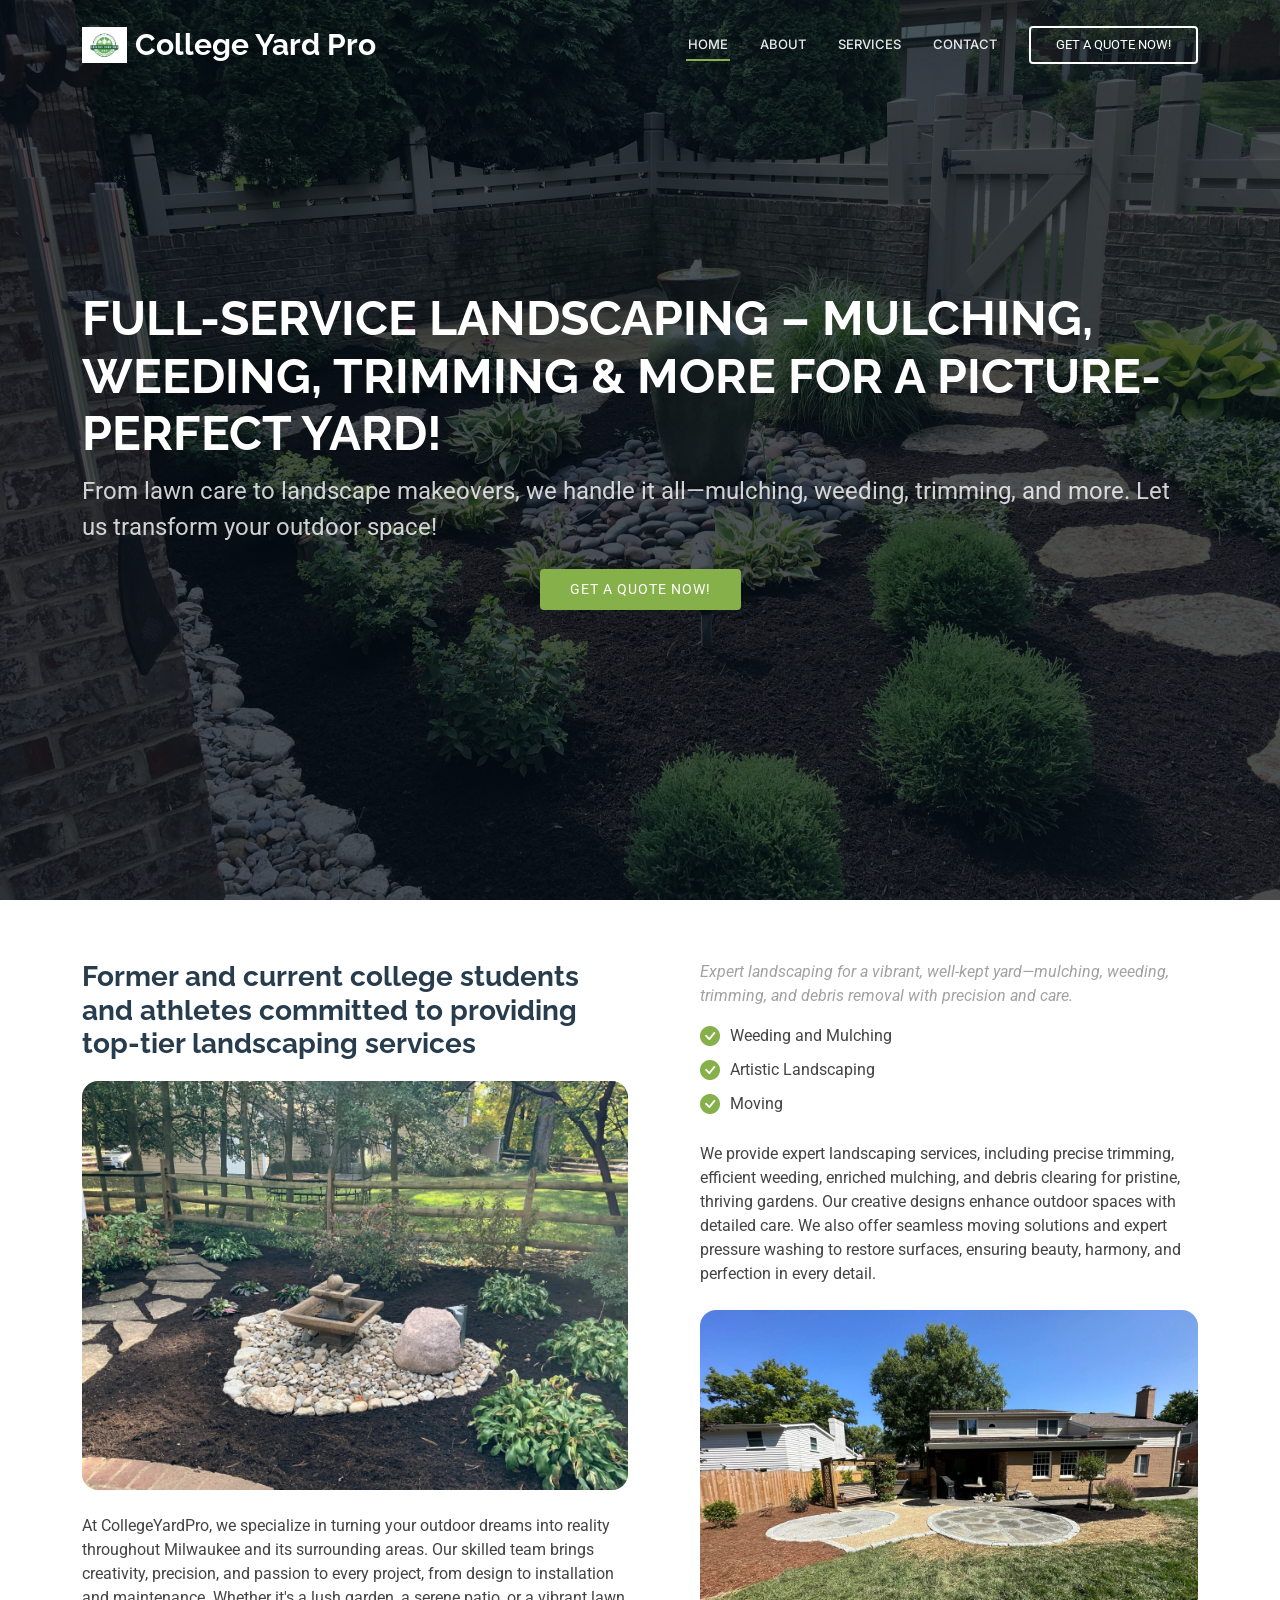
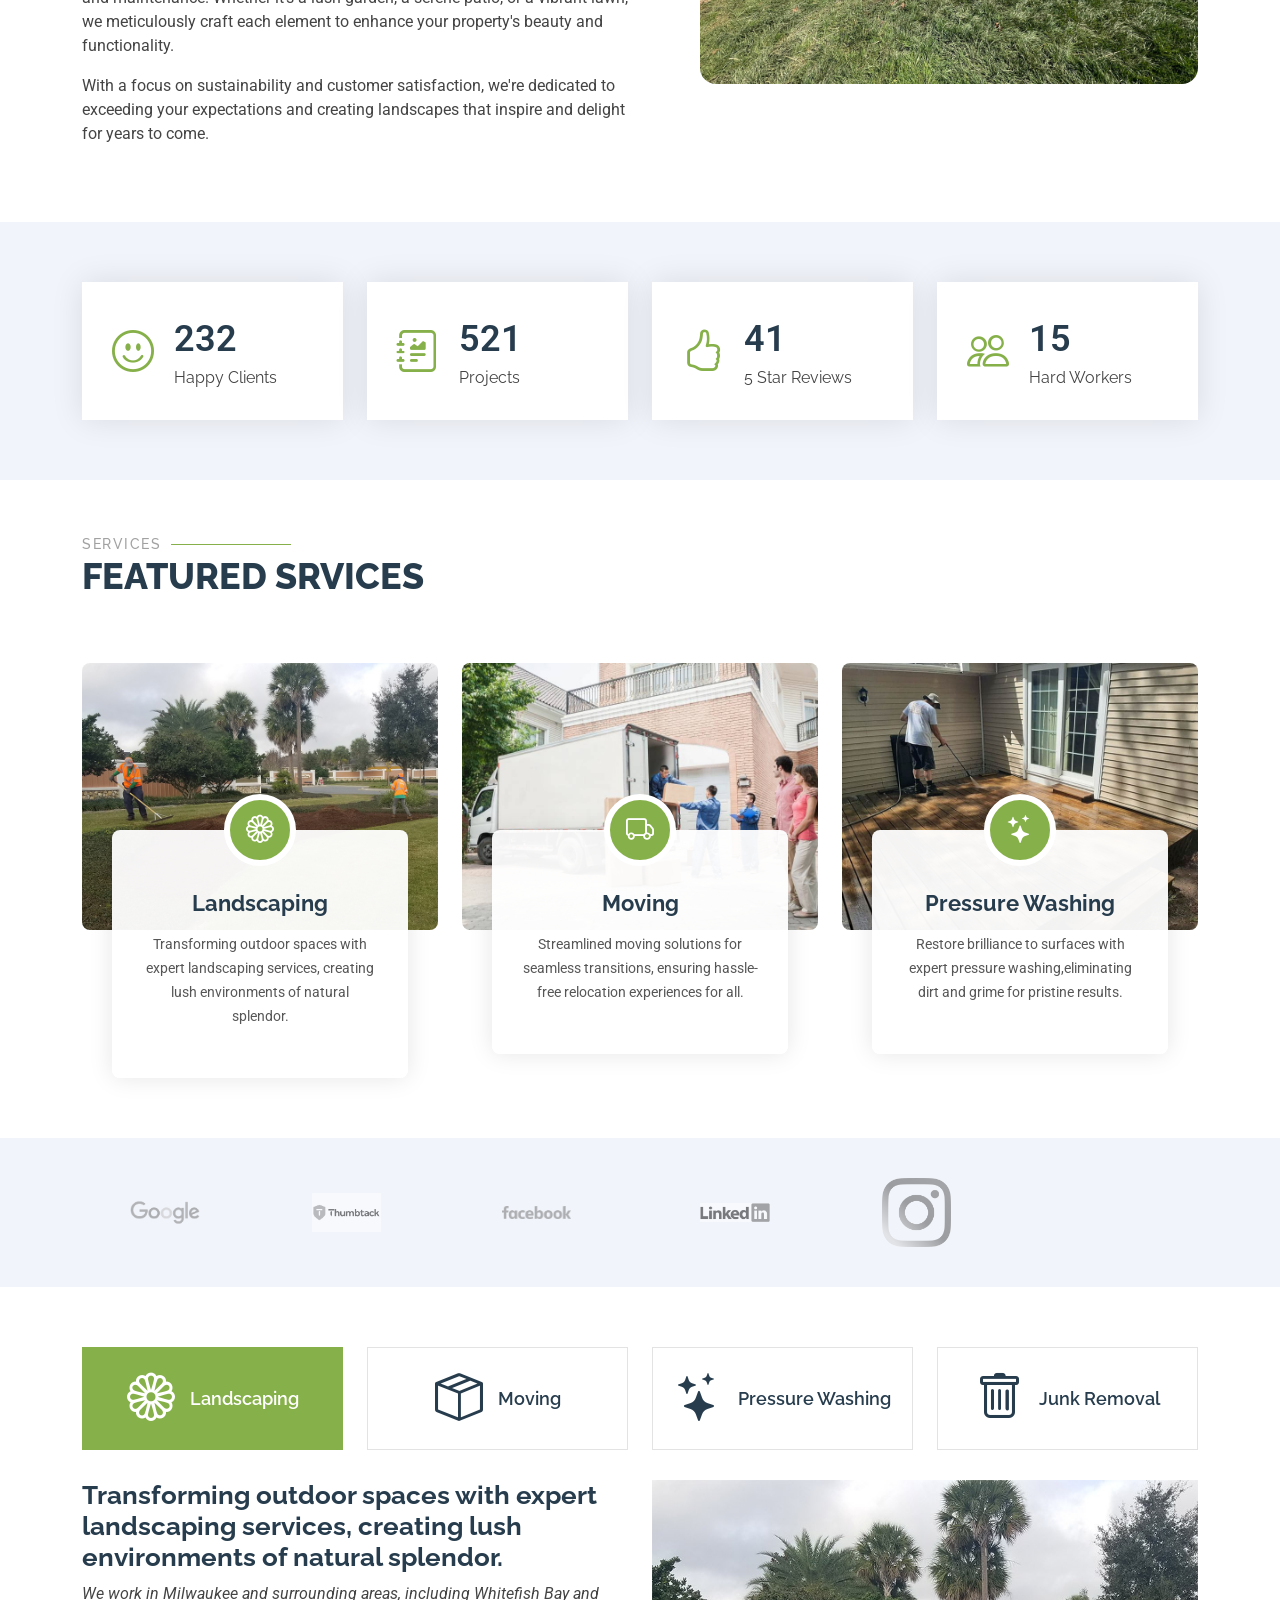
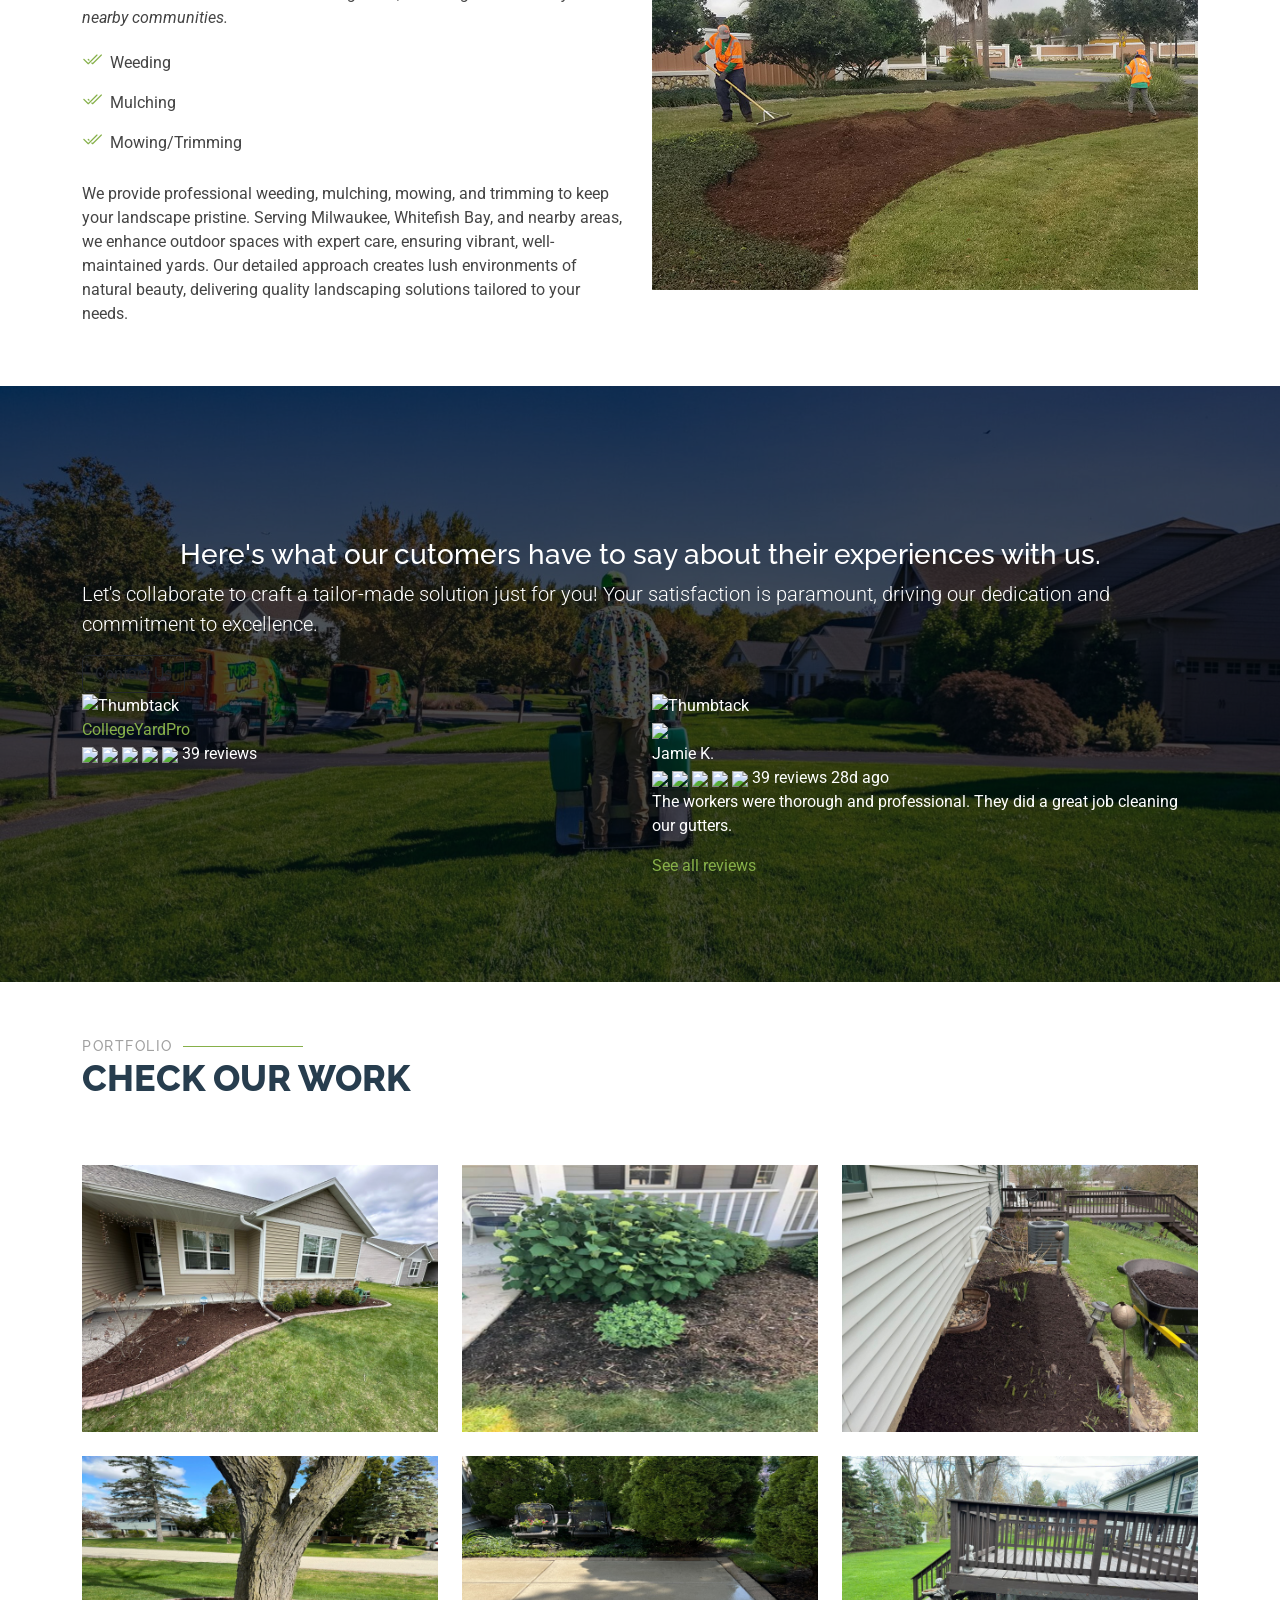
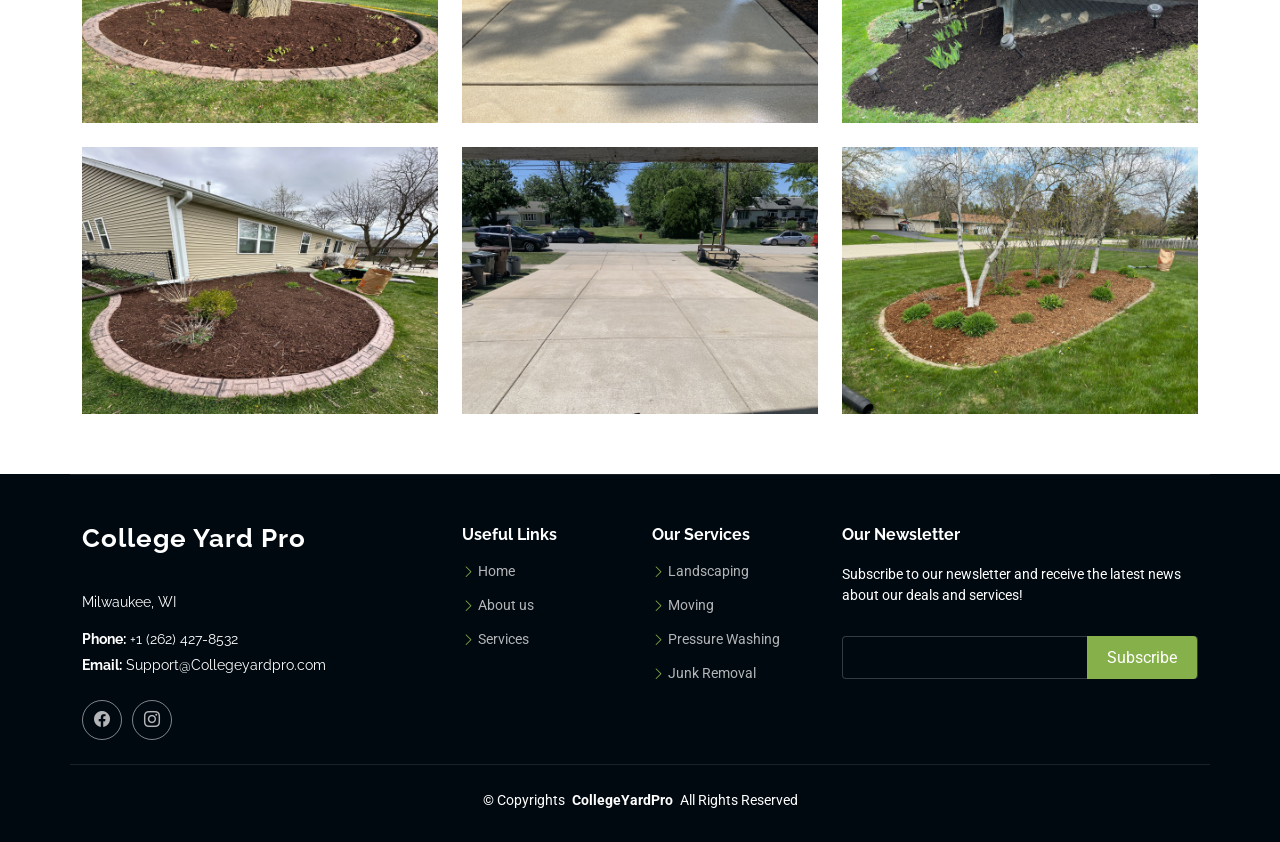
==== index.html @ 06d9f035 "Update index.html" ====
<!DOCTYPE html>
<html lang="en">

<head>
	<!-- Google tag (gtag.js) -->
<script async src="https://www.googletagmanager.com/gtag/js?id=G-ML08FC9DQZ"></script>
<script>
  window.dataLayer = window.dataLayer || [];
  function gtag(){dataLayer.push(arguments);}
  gtag('js', new Date());

  gtag('config', 'G-ML08FC9DQZ');
  gtag('config', 'AW-16985066232');
</script>
  <meta charset="utf-8">
  <meta content="width=device-width, initial-scale=1.0" name="viewport">
  <title>College Yard Pro</title>
  <meta name="description" content="">
  <meta name="keywords" content="">

  <!-- Favicons -->
  <link rel="shortcut icon" type="image/x-icon" href="img/favicon.png">
  <link href="assets/img/apple-touch-icon.png" rel="apple-touch-icon">

  <!-- Fonts -->
  <link href="https://fonts.googleapis.com" rel="preconnect">
  <link href="https://fonts.gstatic.com" rel="preconnect" crossorigin>
  <link href="https://fonts.googleapis.com/css2?family=Roboto:ital,wght@0,100;0,300;0,400;0,500;0,700;0,900;1,100;1,300;1,400;1,500;1,700;1,900&family=Raleway:ital,wght@0,100;0,200;0,300;0,400;0,500;0,600;0,700;0,800;0,900;1,100;1,200;1,300;1,400;1,500;1,600;1,700;1,800;1,900&family=Inter:wght@100;200;300;400;500;600;700;800;900&display=swap" rel="stylesheet">

  <!-- Vendor CSS Files -->
  <link href="assets/vendor/bootstrap/css/bootstrap.min.css" rel="stylesheet">
  <link href="assets/vendor/bootstrap-icons/bootstrap-icons.css" rel="stylesheet">
  <link href="assets/vendor/aos/aos.css" rel="stylesheet">
  <link href="assets/vendor/glightbox/css/glightbox.min.css" rel="stylesheet">
  <link href="assets/vendor/swiper/swiper-bundle.min.css" rel="stylesheet">

  <!-- Main CSS File -->
  <link href="assets/css/main.css" rel="stylesheet">

  <!-- =======================================================
  * Template Name: Dewi
  * Template URL: https://bootstrapmade.com/dewi-free-multi-purpose-html-template/
  * Updated: Aug 07 2024 with Bootstrap v5.3.3
  * Author: BootstrapMade.com
  * License: https://bootstrapmade.com/license/
  ======================================================== -->
</head>

<body class="index-page">

  <header id="header" class="header d-flex align-items-center fixed-top">
    <div class="container-fluid container-xl position-relative d-flex align-items-center">

      <a href="index.html" class="logo d-flex align-items-center me-auto">
        <!-- Uncomment the line below if you also wish to use an image logo -->
         <img src="assets/img/Logo.png" alt="">
        <h1 class="sitename">College Yard Pro</h1>
      </a>

      <nav id="navmenu" class="navmenu">
        <ul>
          <li><a href="#hero" class="active">Home</a></li>
          <li><a href="#about">About</a></li>
          <li><a href="#services">Services</a></li>
          <li><a href="starter-page.html">Contact</a></li>
        </ul>
        <i class="mobile-nav-toggle d-xl-none bi bi-list"></i>
      </nav>

      <a class="cta-btn" href="starter-page.html">Get a quote now!</a>

    </div>
  </header>

  <main class="main">

    <!-- Hero Section -->
    <section id="hero" class="hero section dark-background">

      <img src="img/slider-img1.jpg" alt="" data-aos="fade-in">

      <div class="container d-flex flex-column align-items-center">
        <h2 data-aos="fade-up" data-aos-delay="100">Full-Service Landscaping – Mulching, Weeding, Trimming & More for a Picture-Perfect Yard!</h2>
        <p data-aos="fade-up" data-aos-delay="200">From lawn care to landscape makeovers, we handle it all—mulching, weeding, trimming, and more. Let us transform your outdoor space!</p>
        <div class="d-flex mt-4" data-aos="fade-up" data-aos-delay="300">
          <a href="starter-page.html" class="btn-get-started">Get a quote now!</a>
         <!-- <a href="https://www.youtube.com/watch?v=Y7f98aduVJ8" class="glightbox btn-watch-video d-flex align-items-center"><i class="bi bi-play-circle"></i><span>Watch Video</span></a>-->
        </div>
      </div>

    </section><!-- /Hero Section -->

    <!-- About Section -->
    <section id="about" class="about section">

      <div class="container">

        <div class="row gy-4">
          <div class="col-lg-6" data-aos="fade-up" data-aos-delay="100">
            <h3>Former and current college students and athletes committed to providing top-tier landscaping services</h3>
            <img src="assets/img/about.jpg" class="img-fluid rounded-4 mb-4" alt="">
            <p>At CollegeYardPro, we specialize in turning your outdoor dreams into reality throughout Milwaukee and its surrounding areas. Our skilled team brings creativity, precision, and passion to every project, from design to installation and maintenance. Whether it's a lush garden, a serene patio, or a vibrant lawn, we meticulously craft each element to enhance your property's beauty and functionality.
					</p>
            <p>With a focus on sustainability and customer satisfaction, we're dedicated to exceeding your expectations and creating landscapes that inspire and delight for years to come.</p>
          </div>
          <div class="col-lg-6" data-aos="fade-up" data-aos-delay="250">
            <div class="content ps-0 ps-lg-5">
              <p class="fst-italic">
                Expert landscaping for a vibrant, well-kept yard—mulching, weeding, trimming, and debris removal with precision and care.
              </p>
              <ul>
                <li><i class="bi bi-check-circle-fill"></i> <span>Weeding and Mulching</span></li>
                <li><i class="bi bi-check-circle-fill"></i> <span>Artistic Landscaping</span></li>
                <li><i class="bi bi-check-circle-fill"></i> <span>Moving</span></li>
              </ul>
              <p>
                We provide expert landscaping services, including precise trimming, efficient weeding, enriched mulching, and debris clearing for pristine, thriving gardens. Our creative designs enhance outdoor spaces with detailed care. We also offer seamless moving solutions and expert pressure washing to restore surfaces, ensuring beauty, harmony, and perfection in every detail.
              </p>

              <div class="position-relative mt-4">
                <img src="assets/img/about-2.jpg" class="img-fluid rounded-4" alt="">
              </div>
            </div>
          </div>
        </div>

      </div>

    </section><!-- /About Section -->

    <!-- Stats Section -->
    <section id="stats" class="stats section light-background">

      <div class="container" data-aos="fade-up" data-aos-delay="100">

        <div class="row gy-4">

          <div class="col-lg-3 col-md-6">
            <div class="stats-item d-flex align-items-center w-100 h-100">
              <i class="bi bi-emoji-smile color-blue flex-shrink-0"></i>
              <div>
                <span data-purecounter-start="0" data-purecounter-end="232" data-purecounter-duration="1" class="purecounter"></span>
                <p>Happy Clients</p>
              </div>
            </div>
          </div><!-- End Stats Item -->

          <div class="col-lg-3 col-md-6">
            <div class="stats-item d-flex align-items-center w-100 h-100">
              <i class="bi bi-journal-richtext color-orange flex-shrink-0"></i>
              <div>
                <span data-purecounter-start="0" data-purecounter-end="521" data-purecounter-duration="1" class="purecounter"></span>
                <p>Projects</p>
              </div>
            </div>
          </div><!-- End Stats Item -->

          <div class="col-lg-3 col-md-6">
            <div class="stats-item d-flex align-items-center w-100 h-100">
              <i class="bi bi-hand-thumbs-up color-green flex-shrink-0"></i>
              <div>
                <span data-purecounter-start="0" data-purecounter-end="41" data-purecounter-duration="1" class="purecounter"></span>
                <p>5 Star Reviews</p>
              </div>
            </div>
          </div><!-- End Stats Item -->

          <div class="col-lg-3 col-md-6">
            <div class="stats-item d-flex align-items-center w-100 h-100">
              <i class="bi bi-people color-pink flex-shrink-0"></i>
              <div>
                <span data-purecounter-start="0" data-purecounter-end="15" data-purecounter-duration="1" class="purecounter"></span>
                <p>Hard Workers</p>
              </div>
            </div>
          </div><!-- End Stats Item -->

        </div>

      </div>

    </section><!-- /Stats Section -->

    <!-- Services Section -->
    <section id="services" class="services section">

      <!-- Section Title -->
      <div class="container section-title" data-aos="fade-up">
        <h2>Services</h2>
        <p>Featured Srvices<br></p>
      </div><!-- End Section Title -->

      <div class="container" data-aos="fade-up" data-aos-delay="100">

        <div class="row gy-5">

          <div class="col-xl-4 col-md-6" data-aos="zoom-in" data-aos-delay="200">
            <div class="service-item">
              <div class="img">
                <img src="assets/img/services-1.jpg" class="img-fluid" alt="">
              </div>
              <div class="details position-relative">
                <div class="icon">
                  <i class="bi bi-flower1"></i>
                </div>
                <a href="#features" class="stretched-link">
                  <h3>Landscaping</h3>
                </a>
                <p>Transforming outdoor spaces with expert landscaping services, creating lush environments of natural splendor.</p>
              </div>
            </div>
          </div><!-- End Service Item -->

          <div class="col-xl-4 col-md-6" data-aos="zoom-in" data-aos-delay="300">
            <div class="service-item">
              <div class="img">
                <img src="assets/img/services-2.jpg" class="img-fluid" alt="">
              </div>
              <div class="details position-relative">
                <div class="icon">
                  <i class="bi bi-truck"></i>
                </div>
                <a href="#features" class="stretched-link">
                  <h3>Moving</h3>
                </a>
                <p>Streamlined moving solutions for seamless transitions, ensuring hassle-free relocation experiences for all.</p>
              </div>
            </div>
          </div><!-- End Service Item -->

          <div class="col-xl-4 col-md-6" data-aos="zoom-in" data-aos-delay="400">
            <div class="service-item">
              <div class="img">
                <img src="assets/img/services-3.jpg" class="img-fluid" alt="">
              </div>
              <div class="details position-relative">
                <div class="icon">
                  <i class="bi bi-stars"></i>
                </div>
                <a href="#features" class="stretched-link">
                  <h3>Pressure Washing</h3>
                </a>
                <p>Restore brilliance to surfaces with expert pressure washing,eliminating dirt and grime for pristine results.</p>
              </div>
            </div>
          </div><!-- End Service Item -->

        </div>

      </div>

    </section><!-- /Services Section -->

    <!-- Clients Section -->
    <section id="clients" class="clients section light-background">

      <div class="container" data-aos="fade-up">

        <div class="row gy-4">

          <div class="col-xl-2 col-md-3 col-6 client-logo">

            <img src="assets/img/clients/client-1.png" class="img-fluid" alt="">
          </div><!-- End Client Item -->

 <div class="col-xl-2 col-md-3 col-6 client-logo">
    <a href="https://www.thumbtack.com/wi/milwaukee/lawn-care/collegeyardpro/service/456622368533708814">
        <img src="assets/img/clients/client-2.png" class="img-fluid" alt="">
    </a>
</div><!-- End Client Item -->

<div class="col-xl-2 col-md-3 col-6 client-logo">
    <a href="https://www.facebook.com/CollegeYardPro/">
        <img src="assets/img/clients/client-3.png" class="img-fluid" alt="">
    </a>
</div><!-- End Client Item -->

          <div class="col-xl-2 col-md-3 col-6 client-logo">
            <img src="assets/img/clients/client-4.png" class="img-fluid" alt="">
          </div><!-- End Client Item -->

<div class="col-xl-2 col-md-3 col-6 client-logo">
    <a href="https://www.instagram.com/collegeyardpro/">
        <img src="assets/img/clients/client-5.png" class="img-fluid" alt="">
    </a>
</div><!-- End Client Item -->


        </div>

      </div>

    </section><!-- /Clients Section -->

    <!-- Features Section -->
    <section id="features" class="features section">

      <div class="container">

        <ul class="nav nav-tabs row  d-flex" data-aos="fade-up" data-aos-delay="100">
          <li class="nav-item col-3">
            <a class="nav-link active show" data-bs-toggle="tab" data-bs-target="#features-tab-1">
              <i class="bi bi-flower1"></i>
              <h4 class="d-none d-lg-block">Landscaping</h4>
            </a>
          </li>
          <li class="nav-item col-3">
            <a class="nav-link" data-bs-toggle="tab" data-bs-target="#features-tab-2">
              <i class="bi bi-box-seam"></i>
              <h4 class="d-none d-lg-block">Moving</h4>
            </a>
          </li>
          <li class="nav-item col-3">
            <a class="nav-link" data-bs-toggle="tab" data-bs-target="#features-tab-3">
              <i class="bi bi-stars"></i>
              <h4 class="d-none d-lg-block">Pressure Washing</h4>
            </a>
          </li>
          <li class="nav-item col-3">
            <a class="nav-link" data-bs-toggle="tab" data-bs-target="#features-tab-4">
              <i class="bi bi-trash"></i>
              <h4 class="d-none d-lg-block">Junk Removal</h4>
            </a>
          </li>
        </ul><!-- End Tab Nav -->

        <div class="tab-content" data-aos="fade-up" data-aos-delay="200">

          <div class="tab-pane fade active show" id="features-tab-1">
            <div class="row">
              <div class="col-lg-6 order-2 order-lg-1 mt-3 mt-lg-0">
                <h3>Transforming outdoor spaces with expert landscaping services, creating lush environments of natural splendor.</h3>
                <p class="fst-italic">
                  We work in Milwaukee and surrounding areas, including Whitefish Bay and nearby communities.
                </p>
                <ul>
                  <li><i class="bi bi-check2-all"></i>
                    <spab>Weeding </spab>
                  </li>
                  <li><i class="bi bi-check2-all"></i> <span>Mulching </span></li>
                  <li><i class="bi bi-check2-all"></i> <span>Mowing/Trimming</span></li>
                </ul>
                <p>
                  We provide professional weeding, mulching, mowing, and trimming to keep your landscape pristine. Serving Milwaukee, Whitefish Bay, and nearby areas, we enhance outdoor spaces with expert care, ensuring vibrant, well-maintained yards. Our detailed approach creates lush environments of natural beauty, delivering quality landscaping solutions tailored to your needs.
                </p>
              </div>
              <div class="col-lg-6 order-1 order-lg-2 text-center">
                <img src="assets/img/working-1.jpg" alt="" class="img-fluid">
              </div>
            </div>
          </div><!-- End Tab Content Item -->

          <div class="tab-pane fade" id="features-tab-2">
            <div class="row">
              <div class="col-lg-6 order-2 order-lg-1 mt-3 mt-lg-0">
                <h3>Moving</h3>
                <p>
                  Streamlined moving solutions for seamless transitions, ensuring hassle-free relocation experiences for all.
                </p>
                <p class="fst-italic">
                  Lorem ipsum dolor sit amet, consectetur adipiscing elit, sed do eiusmod tempor incididunt ut labore et dolore
                  magna aliqua.
                </p>
                <ul>
                  <li><i class="bi bi-check2-all"></i> <span>Houses (1-4+ bedroom)</span></li>
                  <li><i class="bi bi-check2-all"></i> <span>Apartments</span></li>
                  <li><i class="bi bi-check2-all"></i> <span>Single items (Couches,Appliances (EX: fridges, stoves, ovens), Big tables)</span></li>
                  <li><i class="bi bi-check2-all"></i> <span>Storage Units</span></li>
                </ul>
              </div>
              <div class="col-lg-6 order-1 order-lg-2 text-center">
                <img src="assets/img/working-2.jpg" alt="" class="img-fluid">
              </div>
            </div>
          </div><!-- End Tab Content Item -->

          <div class="tab-pane fade" id="features-tab-3">
            <div class="row">
              <div class="col-lg-6 order-2 order-lg-1 mt-3 mt-lg-0">
                <h3>Pressure Washing</h3>
                <p>
                  Restore brilliance to surfaces with expert pressure washing,
eliminating dirt and grime for pristine results.
                </p>
                <ul>
                  <li><i class="bi bi-check2-all"></i> <span>Driveways</span></li>
                  <li><i class="bi bi-check2-all"></i> <span>Sidewalks</span></li>
                  <li><i class="bi bi-check2-all"></i> <span>Patios</span></li>
                </ul>
                <!--<p class="fst-italic">
                  Lorem ipsum dolor sit amet, consectetur adipiscing elit, sed do eiusmod tempor incididunt ut labore et dolore
                  magna aliqua.
                </p>-->
              </div>
              <div class="col-lg-6 order-1 order-lg-2 text-center">
                <img src="assets/img/working-3.jpg" alt="" class="img-fluid">
              </div>
            </div>
          </div><!-- End Tab Content Item -->

          <div class="tab-pane fade" id="features-tab-4">
            <div class="row">
              <div class="col-lg-6 order-2 order-lg-1 mt-3 mt-lg-0">
                <h3>Junk Removal</h3>
                <p>
                  We provide fast and reliable junk removal solutions, ensuring a clutter-free environment for homes and businesses in Milwaukee and surrounding areas, including Whitefish Bay. We prioritize eco-friendly disposal methods to minimize our environmental impact.


                </p>
               <!-- <p class="fst-italic">
                  Lorem ipsum dolor sit amet, consectetur adipiscing elit, sed do eiusmod tempor incididunt ut labore et dolore
                  magna aliqua.
                </p>-->
                <ul>
                  <li><i class="bi bi-check2-all"></i> <span>Fast and Reliable Service</span></li>
                  <li><i class="bi bi-check2-all"></i> <span>Eco-Friendly Disposa</span></li>
                  <li><i class="bi bi-check2-all"></i> <span>Clutter-Free Environment</span></li>
                </ul>
              </div>
              <div class="col-lg-6 order-1 order-lg-2 text-center">
                <img src="assets/img/working-4.jpg" alt="" class="img-fluid">
              </div>
            </div>
          </div><!-- End Tab Content Item -->

        </div>

      </div>

    </section><!-- /Features Section -->

    <!-- Services 2 Section -->
   <!-- <section id="services-2" class="services-2 section light-background">

      <!-- Section Title -->
     <!-- <div class="container section-title" data-aos="fade-up">
        <h2>Services</h2>
        <p>CHECK OUR SERVICES</p>
      </div><!-- End Section Title -->

     <!-- <div class="container">

        <div class="row gy-4">

          <div class="col-md-6" data-aos="fade-up" data-aos-delay="100">
            <div class="service-item d-flex position-relative h-100">
              <i class="bi bi-briefcase icon flex-shrink-0"></i>
              <div>
                <h4 class="title"><a href="#" class="stretched-link">Lorem Ipsum</a></h4>
                <p class="description">Voluptatum deleniti atque corrupti quos dolores et quas molestias excepturi sint occaecati cupiditate non provident</p>
              </div>
            </div>
          </div><!-- End Service Item -->

         <!-- <div class="col-md-6" data-aos="fade-up" data-aos-delay="200">
            <div class="service-item d-flex position-relative h-100">
              <i class="bi bi-card-checklist icon flex-shrink-0"></i>
              <div>
                <h4 class="title"><a href="#" class="stretched-link">Dolor Sitema</a></h4>
                <p class="description">Minim veniam, quis nostrud exercitation ullamco laboris nisi ut aliquip ex ea commodo consequat tarad limino ata</p>
              </div>
            </div>
          </div><!-- End Service Item -->

        <!--  <div class="col-md-6" data-aos="fade-up" data-aos-delay="300">
            <div class="service-item d-flex position-relative h-100">
              <i class="bi bi-bar-chart icon flex-shrink-0"></i>
              <div>
                <h4 class="title"><a href="#" class="stretched-link">Sed ut perspiciatis</a></h4>
                <p class="description">Duis aute irure dolor in reprehenderit in voluptate velit esse cillum dolore eu fugiat nulla pariatur</p>
              </div>
            </div>
          </div><!-- End Service Item -->

        <!--  <div class="col-md-6" data-aos="fade-up" data-aos-delay="400">
            <div class="service-item d-flex position-relative h-100">
              <i class="bi bi-binoculars icon flex-shrink-0"></i>
              <div>
                <h4 class="title"><a href="#" class="stretched-link">Magni Dolores</a></h4>
                <p class="description">Excepteur sint occaecat cupidatat non proident, sunt in culpa qui officia deserunt mollit anim id est laborum</p>
              </div>
            </div>
          </div><!-- End Service Item -->

       <!--   <div class="col-md-6" data-aos="fade-up" data-aos-delay="500">
            <div class="service-item d-flex position-relative h-100">
              <i class="bi bi-brightness-high icon flex-shrink-0"></i>
              <div>
                <h4 class="title"><a href="#" class="stretched-link">Nemo Enim</a></h4>
                <p class="description">At vero eos et accusamus et iusto odio dignissimos ducimus qui blanditiis praesentium voluptatum deleniti atque</p>
              </div>
            </div>
          </div><!-- End Service Item -->

         <!-- <div class="col-md-6" data-aos="fade-up" data-aos-delay="600">
            <div class="service-item d-flex position-relative h-100">
              <i class="bi bi-calendar4-week icon flex-shrink-0"></i>
              <div>
                <h4 class="title"><a href="#" class="stretched-link">Eiusmod Tempor</a></h4>
                <p class="description">Et harum quidem rerum facilis est et expedita distinctio. Nam libero tempore, cum soluta nobis est eligendi</p>
              </div>
            </div>
          </div><!-- End Service Item -->

      <!--  </div>

      </div>

    </section><!-- /Services 2 Section -->

    <!-- Testimonials Section -->
    <section id="info" class="testimonials section dark-background"> 
  <img src="assets/img/testimonials-bg.jpg" class="testimonials-bg" alt="">
  <div class="container" data-aos="fade-up" data-aos-delay="100"> 
    <div class="row"> 
      <div class="col mt-5 pt-4 gC"> 
        <h3 align="center">Here's what our cutomers have to say about their experiences with us.</h3> 
        <p class="lead">Let's collaborate to craft a tailor-made solution just for you! Your satisfaction is paramount, driving our dedication and commitment to excellence.</p> 
        <a align="center" href="contact.html" class="btn btn-outline-dark">Contact Us</a> 
      </div> 
    </div> 

    <div class="row"> 
      <div class="col-lg-6 col-md-6 col-sm-6 justify-content-center text-left infoS"> 
        <div class="widget" id="tt-review-widget-star"> 
          <img src="https://cdn.thumbtackstatic.com/fe-assets-web/media/logos/thumbtack/wordmark.svg" alt="Thumbtack" class="tt-logo" /> 
          <a target="_blank" href="https://www.thumbtack.com/wi/milwaukee/lawn-care/collegeyardpro/service/456622368533708814"> 
            <div>CollegeYardPro</div> 
          </a> 
          <div id="tt-dynamic"> 
            <img src="https://cdn.thumbtackstatic.com/fe-assets-web/media/pages/profile/standard-widgets/review-widget/orange_star.svg">
            <img src="https://cdn.thumbtackstatic.com/fe-assets-web/media/pages/profile/standard-widgets/review-widget/orange_star.svg">
            <img src="https://cdn.thumbtackstatic.com/fe-assets-web/media/pages/profile/standard-widgets/review-widget/orange_star.svg">
            <img src="https://cdn.thumbtackstatic.com/fe-assets-web/media/pages/profile/standard-widgets/review-widget/orange_star.svg">
            <img src="https://cdn.thumbtackstatic.com/fe-assets-web/media/pages/profile/standard-widgets/review-widget/orange_star.svg">
            <span>39 reviews</span> 
          </div> 
          <script src="https://www.thumbtack.com/profile/widgets/scripts/?service_pk=456622368533708814&widget_id=review&type=star"></script> 
        </div> 
      </div> 

      <div class="col-lg-6 col-md-6 col-sm-6 justify-content-center text-left infoS"> 
        <div class="widget" id="tt-review-widget-one"> 
          <img src="https://cdn.thumbtackstatic.com/fe-assets-web/media/logos/thumbtack/wordmark.svg" alt="Thumbtack" /> 
          <div id="tt-dynamic"> 
            <div class="tt-left"> 
              <img src="https://cdn.thumbtackstatic.com/fe-assets-web/_assets/images/release/components/avatar/images/legacy-default-avatar-50x50.25cbe35c0002a2eef6cbc5f1c4f271545eafbb59.png" /> 
            </div> 
            <div class="tt-right"> 
              <div class="tt-name">Jamie K.</div> 
              <div class="tt-stars"> 
                <img src="https://cdn.thumbtackstatic.com/fe-assets-web/media/pages/profile/standard-widgets/review-widget/orange_star.svg">
                <img src="https://cdn.thumbtackstatic.com/fe-assets-web/media/pages/profile/standard-widgets/review-widget/orange_star.svg">
                <img src="https://cdn.thumbtackstatic.com/fe-assets-web/media/pages/profile/standard-widgets/review-widget/orange_star.svg">
                <img src="https://cdn.thumbtackstatic.com/fe-assets-web/media/pages/profile/standard-widgets/review-widget/orange_star.svg">
                <img src="https://cdn.thumbtackstatic.com/fe-assets-web/media/pages/profile/standard-widgets/review-widget/orange_star.svg">
                <span>39 reviews</span> <span>28d ago</span> 
              </div> 
              <p>The workers were thorough and professional. They did a great job cleaning our gutters.</p> 
              <a target="_blank" href="https://www.thumbtack.com/wi/milwaukee/lawn-care/collegeyardpro/service/456622368533708814">See all reviews</a> 
            </div> 
            <br/> 
          </div> 
          <script src="https://www.thumbtack.com/profile/widgets/scripts/?service_pk=456622368533708814&widget_id=review&type=one"></script> 
        </div> 
      </div> 
    </div> 
  </div> 
</section>


    <!-- Portfolio Section -->
    <section id="portfolio" class="portfolio section">

      <!-- Section Title -->
      <div class="container section-title" data-aos="fade-up">
        <h2>Portfolio</h2>
        <p>CHECK OUR WORK</p>
      </div><!-- End Section Title -->

      <div class="container">

        <div class="isotope-layout" data-default-filter="*" data-layout="masonry" data-sort="original-order">

          <!--<ul class="portfolio-filters isotope-filters" data-aos="fade-up" data-aos-delay="100">
            <li data-filter="*" class="filter-active">All</li>
            <li data-filter=".filter-app">App</li>
            <li data-filter=".filter-product">Product</li>
            <li data-filter=".filter-branding">Branding</li>
            <li data-filter=".filter-books">Books</li>
          </ul><!-- End Portfolio Filters -->

          <div class="row gy-4 isotope-container" data-aos="fade-up" data-aos-delay="200">

            <div class="col-lg-4 col-md-6 portfolio-item isotope-item filter-app">
              <div class="portfolio-content h-100">
                <img src="assets/img/portfolio/app-1.jpg" class="img-fluid" alt="">
                <div class="portfolio-info">
                  <h4>Mulch</h4>
                  
                  <a href="assets/img/portfolio/app-1.jpg" title="Gallery" data-gallery="portfolio-gallery-app" class="glightbox preview-link"><i class="bi bi-zoom-in"></i></a>
                  
                </div>
              </div>
            </div><!-- End Portfolio Item -->

            <div class="col-lg-4 col-md-6 portfolio-item isotope-item filter-product">
              <div class="portfolio-content h-100">
                <img src="assets/img/portfolio/product-1.jpg" class="img-fluid" alt="">
                <div class="portfolio-info">
                  <h4>Mulch</h4>
                  
                  <a href="assets/img/portfolio/product-1.jpg" title="Gallery" data-gallery="portfolio-gallery-product" class="glightbox preview-link"><i class="bi bi-zoom-in"></i></a>
                  
                </div>
              </div>
            </div><!-- End Portfolio Item -->


            <div class="col-lg-4 col-md-6 portfolio-item isotope-item filter-books">
              <div class="portfolio-content h-100">
                <img src="assets/img/portfolio/books-1.jpg" class="img-fluid" alt="">
                <div class="portfolio-info">
                  <h4>Mulch</h4>
                  
                  <a href="assets/img/portfolio/books-1.jpg" title="Gallery" data-gallery="portfolio-gallery-book" class="glightbox preview-link"><i class="bi bi-zoom-in"></i></a>
                  
                </div>
              </div>
            </div><!-- End Portfolio Item -->

            <div class="col-lg-4 col-md-6 portfolio-item isotope-item filter-app">
              <div class="portfolio-content h-100">
                <img src="assets/img/portfolio/app-2.jpg" class="img-fluid" alt="">
                <div class="portfolio-info">
                  <h4>Mulch</h4>
                 
                  <a href="assets/img/portfolio/app-2.jpg" title="Gallery" data-gallery="portfolio-gallery-app" class="glightbox preview-link"><i class="bi bi-zoom-in"></i></a>
                  
                </div>
              </div>
            </div><!-- End Portfolio Item -->

            <div class="col-lg-4 col-md-6 portfolio-item isotope-item filter-product">
              <div class="portfolio-content h-100">
                <img src="assets/img/portfolio/product-2.jpg" class="img-fluid" alt="">
                <div class="portfolio-info">
                  <h4>Pressure Washing</h4>
                  
                  <a href="assets/img/portfolio/product-2.jpg" title="Gallery" data-gallery="portfolio-gallery-product" class="glightbox preview-link"><i class="bi bi-zoom-in"></i></a>
                 
                </div>
              </div>
            </div><!-- End Portfolio Item -->

            <div class="col-lg-4 col-md-6 portfolio-item isotope-item filter-books">
              <div class="portfolio-content h-100">
                <img src="assets/img/portfolio/books-2.jpg" class="img-fluid" alt="">
                <div class="portfolio-info">
                  <h4>Mulch</h4>
                  
                  <a href="assets/img/portfolio/books-2.jpg" title="Gallery" data-gallery="portfolio-gallery-book" class="glightbox preview-link"><i class="bi bi-zoom-in"></i></a>
                  
                </div>
              </div>
            </div><!-- End Portfolio Item -->

            <div class="col-lg-4 col-md-6 portfolio-item isotope-item filter-app">
              <div class="portfolio-content h-100">
                <img src="assets/img/portfolio/app-3.jpg" class="img-fluid" alt="">
                <div class="portfolio-info">
                  <h4>Weeding and Mulching</h4>
                  
                  <a href="assets/img/portfolio/app-3.jpg" title="Gallery" data-gallery="portfolio-gallery-app" class="glightbox preview-link"><i class="bi bi-zoom-in"></i></a>
                  
                </div>
              </div>
            </div><!-- End Portfolio Item -->

            <div class="col-lg-4 col-md-6 portfolio-item isotope-item filter-product">
              <div class="portfolio-content h-100">
                <img src="assets/img/portfolio/product-3.jpg" class="img-fluid" alt="">
                <div class="portfolio-info">
                  <h4>Pressure Washing</h4>
                  
                  <a href="assets/img/portfolio/product-3.jpg" title="Gallery" data-gallery="portfolio-gallery-product" class="glightbox preview-link"><i class="bi bi-zoom-in"></i></a>
                  
                </div>
              </div>
            </div><!-- End Portfolio Item -->


            <div class="col-lg-4 col-md-6 portfolio-item isotope-item filter-books">
              <div class="portfolio-content h-100">
                <img src="assets/img/portfolio/books-3.jpg" class="img-fluid" alt="">
                <div class="portfolio-info">
                  <h4>Mulch</h4>
                  
                  <a href="assets/img/portfolio/books-3.jpg" title="Gallery" data-gallery="portfolio-gallery-book" class="glightbox preview-link"><i class="bi bi-zoom-in"></i></a>
                 
                </div>
              </div>
            </div><!-- End Portfolio Item -->

          </div><!-- End Portfolio Container -->

        </div>

      </div>

    </section><!-- /Portfolio Section -->

    

    <!-- Contact Section -->
   

  </main>

  <footer id="footer" class="footer dark-background">

    <div class="container footer-top">
      <div class="row gy-4">
        <div class="col-lg-4 col-md-6 footer-about">
          <a href="index.html" class="logo d-flex align-items-center">
            <span class="sitename">College Yard Pro</span>
          </a>
          <div class="footer-contact pt-3">
            <p>Milwaukee, WI</p>
            
            <p class="mt-3"><strong>Phone:</strong> <span>+1 (262) 427-8532</span></p>
            <p><strong>Email:</strong> <span>Support@Collegeyardpro.com</span></p>
          </div>
          <div class="social-links d-flex mt-4">
            
            <a href="https://www.facebook.com/CollegeYardPro/"><i class="bi bi-facebook"></i></a>
            <a href="https://www.instagram.com/collegeyardpro/"><i class="bi bi-instagram"></i></a>
            
          </div>
        </div>

        <div class="col-lg-2 col-md-3 footer-links">
          <h4>Useful Links</h4>
          <ul>
            <li><i class="bi bi-chevron-right"></i> <a href="#hero">Home</a></li>
            <li><i class="bi bi-chevron-right"></i> <a href="#contact">About us</a></li>
            <li><i class="bi bi-chevron-right"></i> <a href="#features">Services</a></li>
          </ul>
        </div>

        <div class="col-lg-2 col-md-3 footer-links">
          <h4>Our Services</h4>
          <ul>
            <li><i class="bi bi-chevron-right"></i> <a href="#features">Landscaping</a></li>
            <li><i class="bi bi-chevron-right"></i> <a href="#features">Moving</a></li>
            <li><i class="bi bi-chevron-right"></i> <a href="#features">Pressure Washing</a></li>
            <li><i class="bi bi-chevron-right"></i> <a href="#features">Junk Removal</a></li>
          </ul>
        </div>

        <div class="col-lg-4 col-md-12 footer-newsletter">
          <h4>Our Newsletter</h4>
          <p>Subscribe to our newsletter and receive the latest news about our deals and services!</p>
          <form action="https://formspree.io/f/mbjvvola" method="POST">
            <div class="newsletter-form"><input type="email" name="email"><input type="submit" value="Subscribe"></div>
          </form>
        </div>

      </div>
    </div>

    <div class="container copyright text-center mt-4">
      <p>© <span>Copyrights</span> <strong class="px-1 sitename">CollegeYardPro</strong> <span>All Rights Reserved</span></p>
      <div class="credits">
        <!-- All the links in the footer should remain intact. -->
        <!-- You can delete the links only if you've purchased the pro version. -->
        <!-- Licensing information: https://bootstrapmade.com/license/ -->
        <!-- Purchase the pro version with working PHP/AJAX contact form: [buy-url] -->
        
      </div>
    </div>

  </footer>

  <!-- Scroll Top -->
  <a href="#" id="scroll-top" class="scroll-top d-flex align-items-center justify-content-center"><i class="bi bi-arrow-up-short"></i></a>

  <!-- Preloader -->
  <div id="preloader"></div>

  <!-- Vendor JS Files -->
  <script src="assets/vendor/bootstrap/js/bootstrap.bundle.min.js"></script>
  <script src="assets/vendor/php-email-form/validate.js"></script>
  <script src="assets/vendor/aos/aos.js"></script>
  <script src="assets/vendor/glightbox/js/glightbox.min.js"></script>
  <script src="assets/vendor/purecounter/purecounter_vanilla.js"></script>
  <script src="assets/vendor/swiper/swiper-bundle.min.js"></script>
  <script src="assets/vendor/imagesloaded/imagesloaded.pkgd.min.js"></script>
  <script src="assets/vendor/isotope-layout/isotope.pkgd.min.js"></script>

  <!-- Main JS File -->
  <script src="assets/js/main.js"></script>

</body>

</html>
---- assets/css/main.css ----
/**
* Template Name: Dewi
* Template URL: https://bootstrapmade.com/dewi-free-multi-purpose-html-template/
* Updated: Aug 07 2024 with Bootstrap v5.3.3
* Author: BootstrapMade.com
* License: https://bootstrapmade.com/license/
*/

/*--------------------------------------------------------------
# Font & Color Variables
# Help: https://bootstrapmade.com/color-system/
--------------------------------------------------------------*/
/* Fonts */
:root {
  --default-font: "Roboto",  system-ui, -apple-system, "Segoe UI", Roboto, "Helvetica Neue", Arial, "Noto Sans", "Liberation Sans", sans-serif, "Apple Color Emoji", "Segoe UI Emoji", "Segoe UI Symbol", "Noto Color Emoji";
  --heading-font: "Raleway",  sans-serif;
  --nav-font: "Inter",  sans-serif;
}

/* Global Colors - The following color variables are used throughout the website. Updating them here will change the color scheme of the entire website */
:root { 
  --background-color: #ffffff; /* Background color for the entire website, including individual sections */
  --default-color: #444444; /* Default color used for the majority of the text content across the entire website */
  --heading-color: #273d4e; /* Color for headings, subheadings and title throughout the website */
  --accent-color: #86B049; /* Accent color that represents your brand on the website. It's used for buttons, links, and other elements that need to stand out */
  --surface-color: #ffffff; /* The surface color is used as a background of boxed elements within sections, such as cards, icon boxes, or other elements that require a visual separation from the global background. */
  --contrast-color: #ffffff; /* Contrast color for text, ensuring readability against backgrounds of accent, heading, or default colors. */
}

/* Nav Menu Colors - The following color variables are used specifically for the navigation menu. They are separate from the global colors to allow for more customization options */
:root {
  --nav-color: #e5eaee;  /* The default color of the main navmenu links */
  --nav-hover-color: #86B049; /* Applied to main navmenu links when they are hovered over or active */
  --nav-mobile-background-color: #ffffff; /* Used as the background color for mobile navigation menu */
  --nav-dropdown-background-color: #ffffff; /* Used as the background color for dropdown items that appear when hovering over primary navigation items */
  --nav-dropdown-color: #444444; /* Used for navigation links of the dropdown items in the navigation menu. */
  --nav-dropdown-hover-color: #86B049; /* Similar to --nav-hover-color, this color is applied to dropdown navigation links when they are hovered over. */
}

/* Color Presets - These classes override global colors when applied to any section or element, providing reuse of the sam color scheme. */

.light-background {
  --background-color: #f1f4fa;
  --surface-color: #ffffff;
}

.dark-background {
  --background-color: #000910;
  --default-color: #ffffff;
  --heading-color: #ffffff;
  --surface-color: #28323a;
  --contrast-color: #ffffff;
}

/* Smooth scroll */
:root {
  scroll-behavior: smooth;
}

/*--------------------------------------------------------------
# General Styling & Shared Classes
--------------------------------------------------------------*/
body {
  color: var(--default-color);
  background-color: var(--background-color);
  font-family: var(--default-font);
}

a {
  color: var(--accent-color);
  text-decoration: none;
  transition: 0.3s;
}

a:hover {
  color: color-mix(in srgb, var(--accent-color), transparent 25%);
  text-decoration: none;
}

h1,
h2,
h3,
h4,
h5,
h6 {
  color: var(--heading-color);
  font-family: var(--heading-font);
}

/* PHP Email Form Messages
------------------------------*/
.php-email-form .error-message {
  display: none;
  background: #df1529;
  color: #ffffff;
  text-align: left;
  padding: 15px;
  margin-bottom: 24px;
  font-weight: 600;
}

.php-email-form .sent-message {
  display: none;
  color: #ffffff;
  background: #059652;
  text-align: center;
  padding: 15px;
  margin-bottom: 24px;
  font-weight: 600;
}

.php-email-form .loading {
  display: none;
  background: var(--surface-color);
  text-align: center;
  padding: 15px;
  margin-bottom: 24px;
}

.php-email-form .loading:before {
  content: "";
  display: inline-block;
  border-radius: 50%;
  width: 24px;
  height: 24px;
  margin: 0 10px -6px 0;
  border: 3px solid var(--accent-color);
  border-top-color: var(--surface-color);
  animation: php-email-form-loading 1s linear infinite;
}

@keyframes php-email-form-loading {
  0% {
    transform: rotate(0deg);
  }

  100% {
    transform: rotate(360deg);
  }
}

/* Pulsating Play Button
------------------------------*/
.pulsating-play-btn {
  width: 94px;
  height: 94px;
  background: radial-gradient(var(--accent-color) 50%, color-mix(in srgb, var(--accent-color), transparent 75%) 52%);
  border-radius: 50%;
  display: block;
  position: relative;
  overflow: hidden;
}

.pulsating-play-btn:before {
  content: "";
  position: absolute;
  width: 120px;
  height: 120px;
  animation-delay: 0s;
  animation: pulsate-play-btn 2s;
  animation-direction: forwards;
  animation-iteration-count: infinite;
  animation-timing-function: steps;
  opacity: 1;
  border-radius: 50%;
  border: 5px solid color-mix(in srgb, var(--accent-color), transparent 30%);
  top: -15%;
  left: -15%;
  background: rgba(198, 16, 0, 0);
}

.pulsating-play-btn:after {
  content: "";
  position: absolute;
  left: 50%;
  top: 50%;
  transform: translateX(-40%) translateY(-50%);
  width: 0;
  height: 0;
  border-top: 10px solid transparent;
  border-bottom: 10px solid transparent;
  border-left: 15px solid #fff;
  z-index: 100;
  transition: all 400ms cubic-bezier(0.55, 0.055, 0.675, 0.19);
}

.pulsating-play-btn:hover:before {
  content: "";
  position: absolute;
  left: 50%;
  top: 50%;
  transform: translateX(-40%) translateY(-50%);
  width: 0;
  height: 0;
  border: none;
  border-top: 10px solid transparent;
  border-bottom: 10px solid transparent;
  border-left: 15px solid #fff;
  z-index: 200;
  animation: none;
  border-radius: 0;
}

.pulsating-play-btn:hover:after {
  border-left: 15px solid var(--accent-color);
  transform: scale(20);
}

@keyframes pulsate-play-btn {
  0% {
    transform: scale(0.6, 0.6);
    opacity: 1;
  }

  100% {
    transform: scale(1, 1);
    opacity: 0;
  }
}

/*--------------------------------------------------------------
# Global Header
--------------------------------------------------------------*/
.header {
  --background-color: rgba(0, 0, 0, 0);
  --default-color: #ffffff;
  --heading-color: #ffffff;
  color: var(--default-color);
  background-color: var(--background-color);
  padding: 20px 0;
  transition: all 0.5s;
  z-index: 997;
}

.header .logo {
  line-height: 1;
}

.header .logo img {
  max-height: 36px;
  margin-right: 8px;
}

.header .logo h1 {
  font-size: 30px;
  margin: 0;
  font-weight: 700;
  color: var(--heading-color);
}

.header .cta-btn,
.header .cta-btn:focus {
  color: var(--contrast-color);
  font-size: 13px;
  padding: 7px 25px;
  margin: 0 0 0 30px;
  border-radius: 4px;
  transition: 0.3s;
  text-transform: uppercase;
  border: 2px solid var(--contrast-color);
}

.header .cta-btn:hover,
.header .cta-btn:focus:hover {
  color: var(--contrast-color);
  background: var(--accent-color);
  border-color: var(--accent-color);
}

@media (max-width: 1200px) {
  .header .logo {
    order: 1;
  }

  .header .cta-btn {
    order: 2;
    margin: 0 15px 0 0;
    padding: 6px 15px;
  }

  .header .navmenu {
    order: 3;
  }
}

.scrolled .header {
  box-shadow: 0px 0 18px rgba(0, 0, 0, 0.1);
}

/* Global Header on Scroll
------------------------------*/
.scrolled .header {
  --background-color: rgba(21, 34, 43, 0.85);
}

/*--------------------------------------------------------------
# Navigation Menu
--------------------------------------------------------------*/
/* Desktop Navigation */
@media (min-width: 1200px) {
  .navmenu {
    padding: 0;
  }

  .navmenu ul {
    margin: 0;
    padding: 0;
    display: flex;
    list-style: none;
    align-items: center;
  }

  .navmenu li {
    position: relative;
  }

  .navmenu>ul>li {
    white-space: nowrap;
    padding: 15px 14px;
  }

  .navmenu>ul>li:last-child {
    padding-right: 0;
  }

  .navmenu a,
  .navmenu a:focus {
    color: var(--nav-color);
    font-size: 13px;
    padding: 0 2px;
    font-family: var(--nav-font);
    font-weight: 500;
    display: flex;
    align-items: center;
    justify-content: space-between;
    white-space: nowrap;
    transition: 0.3s;
    position: relative;
    text-transform: uppercase;
  }

  .navmenu a i,
  .navmenu a:focus i {
    font-size: 12px;
    line-height: 0;
    margin-left: 5px;
    transition: 0.3s;
  }

  .navmenu>ul>li>a:before {
    content: "";
    position: absolute;
    height: 2px;
    bottom: -6px;
    left: 0;
    background-color: var(--nav-hover-color);
    visibility: hidden;
    width: 0px;
    transition: all 0.3s ease-in-out 0s;
  }

  .navmenu a:hover:before,
  .navmenu li:hover>a:before,
  .navmenu .active:before {
    visibility: visible;
    width: 100%;
  }

  .navmenu li:hover>a,
  .navmenu .active,
  .navmenu .active:focus {
    color: color-mix(in srgb, var(--nav-color) 90%, white 15%);
  }

  .navmenu .dropdown ul {
    margin: 0;
    padding: 10px 0;
    background: var(--nav-dropdown-background-color);
    display: block;
    position: absolute;
    visibility: hidden;
    left: 14px;
    top: 130%;
    opacity: 0;
    transition: 0.3s;
    border-radius: 4px;
    z-index: 99;
    box-shadow: 0px 0px 30px rgba(0, 0, 0, 0.1);
  }

  .navmenu .dropdown ul li {
    min-width: 200px;
  }

  .navmenu .dropdown ul a {
    padding: 10px 20px;
    font-size: 15px;
    text-transform: none;
    color: var(--nav-dropdown-color);
  }

  .navmenu .dropdown ul a i {
    font-size: 12px;
  }

  .navmenu .dropdown ul a:hover,
  .navmenu .dropdown ul .active:hover,
  .navmenu .dropdown ul li:hover>a {
    color: var(--nav-dropdown-hover-color);
  }

  .navmenu .dropdown:hover>ul {
    opacity: 1;
    top: 100%;
    visibility: visible;
  }

  .navmenu .dropdown .dropdown ul {
    top: 0;
    left: -90%;
    visibility: hidden;
  }

  .navmenu .dropdown .dropdown:hover>ul {
    opacity: 1;
    top: 0;
    left: -100%;
    visibility: visible;
  }
}

/* Mobile Navigation */
@media (max-width: 1199px) {
  .mobile-nav-toggle {
    color: var(--nav-color);
    font-size: 28px;
    line-height: 0;
    margin-right: 10px;
    cursor: pointer;
    transition: color 0.3s;
  }

  .navmenu {
    padding: 0;
    z-index: 9997;
  }

  .navmenu ul {
    display: none;
    list-style: none;
    position: absolute;
    inset: 60px 20px 20px 20px;
    padding: 10px 0;
    margin: 0;
    border-radius: 6px;
    background-color: var(--nav-mobile-background-color);
    border: 1px solid color-mix(in srgb, var(--default-color), transparent 90%);
    box-shadow: none;
    overflow-y: auto;
    transition: 0.3s;
    z-index: 9998;
  }

  .navmenu a,
  .navmenu a:focus {
    color: var(--nav-dropdown-color);
    padding: 10px 20px;
    font-family: var(--nav-font);
    font-size: 17px;
    font-weight: 500;
    display: flex;
    align-items: center;
    justify-content: space-between;
    white-space: nowrap;
    transition: 0.3s;
  }

  .navmenu a i,
  .navmenu a:focus i {
    font-size: 12px;
    line-height: 0;
    margin-left: 5px;
    width: 30px;
    height: 30px;
    display: flex;
    align-items: center;
    justify-content: center;
    border-radius: 50%;
    transition: 0.3s;
    background-color: color-mix(in srgb, var(--accent-color), transparent 90%);
  }

  .navmenu a i:hover,
  .navmenu a:focus i:hover {
    background-color: var(--accent-color);
    color: var(--contrast-color);
  }

  .navmenu a:hover,
  .navmenu .active,
  .navmenu .active:focus {
    color: var(--nav-dropdown-hover-color);
  }

  .navmenu .active i,
  .navmenu .active:focus i {
    background-color: var(--accent-color);
    color: var(--contrast-color);
    transform: rotate(180deg);
  }

  .navmenu .dropdown ul {
    position: static;
    display: none;
    z-index: 99;
    padding: 10px 0;
    margin: 10px 20px;
    background-color: var(--nav-dropdown-background-color);
    transition: all 0.5s ease-in-out;
  }

  .navmenu .dropdown ul ul {
    background-color: rgba(33, 37, 41, 0.1);
  }

  .navmenu .dropdown>.dropdown-active {
    display: block;
    background-color: rgba(33, 37, 41, 0.03);
  }

  .mobile-nav-active {
    overflow: hidden;
  }

  .mobile-nav-active .mobile-nav-toggle {
    color: #fff;
    position: absolute;
    font-size: 32px;
    top: 15px;
    right: 15px;
    margin-right: 0;
    z-index: 9999;
  }

  .mobile-nav-active .navmenu {
    position: fixed;
    overflow: hidden;
    inset: 0;
    background: rgba(33, 37, 41, 0.8);
    transition: 0.3s;
  }

  .mobile-nav-active .navmenu>ul {
    display: block;
  }
}

/*--------------------------------------------------------------
# Global Footer
--------------------------------------------------------------*/
.footer {
  color: var(--default-color);
  background-color: var(--background-color);
  font-size: 14px;
  position: relative;
}

.footer .footer-top {
  padding-top: 50px;
  border-top: 1px solid color-mix(in srgb, var(--default-color), transparent 90%);
}

.footer .footer-about .logo {
  line-height: 1;
  margin-bottom: 25px;
}

.footer .footer-about .logo img {
  max-height: 40px;
  margin-right: 6px;
}

.footer .footer-about .logo span {
  font-size: 26px;
  font-weight: 700;
  letter-spacing: 1px;
  font-family: var(--heading-font);
  color: var(--heading-color);
}

.footer .footer-about p {
  font-size: 14px;
  font-family: var(--heading-font);
}

.footer .social-links a {
  display: flex;
  align-items: center;
  justify-content: center;
  width: 40px;
  height: 40px;
  border-radius: 50%;
  border: 1px solid color-mix(in srgb, var(--default-color), transparent 50%);
  font-size: 16px;
  color: color-mix(in srgb, var(--default-color), transparent 30%);
  margin-right: 10px;
  transition: 0.3s;
}

.footer .social-links a:hover {
  color: var(--accent-color);
  border-color: var(--accent-color);
}

.footer h4 {
  font-size: 16px;
  font-weight: bold;
  position: relative;
  padding-bottom: 12px;
}

.footer .footer-links {
  margin-bottom: 30px;
}

.footer .footer-links ul {
  list-style: none;
  padding: 0;
  margin: 0;
}

.footer .footer-links ul i {
  padding-right: 3px;
  font-size: 13px;
  line-height: 0;
  color: var(--accent-color);
}

.footer .footer-links ul li {
  padding: 10px 0;
  display: flex;
  align-items: center;
}

.footer .footer-links ul li:first-child {
  padding-top: 0;
}

.footer .footer-links ul a {
  color: color-mix(in srgb, var(--default-color), transparent 30%);
  display: inline-block;
  line-height: 1;
}

.footer .footer-links ul a:hover {
  color: var(--accent-color);
}

.footer .footer-contact p {
  margin-bottom: 5px;
}

.footer .footer-newsletter .newsletter-form {
  margin-top: 30px;
  margin-bottom: 15px;
  padding: 6px 8px;
  position: relative;
  border-radius: 4px;
  border: 1px solid color-mix(in srgb, var(--default-color), transparent 80%);
  display: flex;
  background-color: var(--background-color);
  transition: 0.3s;
}

.footer .footer-newsletter .newsletter-form:focus-within {
  border-color: var(--accent-color);
}

.footer .footer-newsletter .newsletter-form input[type=email] {
  border: 0;
  padding: 4px;
  width: 100%;
  background-color: var(--background-color);
  color: var(--default-color);
}

.footer .footer-newsletter .newsletter-form input[type=email]:focus-visible {
  outline: none;
}

.footer .footer-newsletter .newsletter-form input[type=submit] {
  border: 0;
  font-size: 16px;
  padding: 0 20px;
  margin: -7px -8px -7px 0;
  background: var(--accent-color);
  color: var(--contrast-color);
  transition: 0.3s;
  border-radius: 0 4px 4px 0;
}

.footer .footer-newsletter .newsletter-form input[type=submit]:hover {
  background: color-mix(in srgb, var(--accent-color), transparent 20%);
}

.footer .copyright {
  padding: 25px 0;
  border-top: 1px solid color-mix(in srgb, var(--default-color), transparent 90%);
}

.footer .copyright p {
  margin-bottom: 0;
}

.footer .credits {
  margin-top: 6px;
  font-size: 13px;
}

/*--------------------------------------------------------------
# Preloader
--------------------------------------------------------------*/
#preloader {
  position: fixed;
  inset: 0;
  z-index: 999999;
  overflow: hidden;
  background: var(--background-color);
  transition: all 0.6s ease-out;
}

#preloader:before {
  content: "";
  position: fixed;
  top: calc(50% - 30px);
  left: calc(50% - 30px);
  border: 6px solid #ffffff;
  border-color: var(--accent-color) transparent var(--accent-color) transparent;
  border-radius: 50%;
  width: 60px;
  height: 60px;
  animation: animate-preloader 1.5s linear infinite;
}

@keyframes animate-preloader {
  0% {
    transform: rotate(0deg);
  }

  100% {
    transform: rotate(360deg);
  }
}

/*--------------------------------------------------------------
# Scroll Top Button
--------------------------------------------------------------*/
.scroll-top {
  position: fixed;
  visibility: hidden;
  opacity: 0;
  right: 15px;
  bottom: 15px;
  z-index: 99999;
  background-color: var(--accent-color);
  width: 40px;
  height: 40px;
  border-radius: 4px;
  transition: all 0.4s;
}

.scroll-top i {
  font-size: 24px;
  color: var(--contrast-color);
  line-height: 0;
}

.scroll-top:hover {
  background-color: color-mix(in srgb, var(--accent-color), transparent 20%);
  color: var(--contrast-color);
}

.scroll-top.active {
  visibility: visible;
  opacity: 1;
}

/*--------------------------------------------------------------
# Disable aos animation delay on mobile devices
--------------------------------------------------------------*/
@media screen and (max-width: 768px) {
  [data-aos-delay] {
    transition-delay: 0 !important;
  }
}

/*--------------------------------------------------------------
# Global Page Titles & Breadcrumbs
--------------------------------------------------------------*/
.page-title {
  color: var(--default-color);
  background-color: var(--background-color);
  background-size: cover;
  background-position: center;
  background-repeat: no-repeat;
  padding: 160px 0 80px 0;
  text-align: center;
  position: relative;
}

.page-title:before {
  content: "";
  background: color-mix(in srgb, var(--background-color), transparent 30%);
  position: absolute;
  inset: 0;
}

.page-title h1 {
  font-size: 42px;
  font-weight: 700;
  margin-bottom: 10px;
}

.page-title .breadcrumbs ol {
  display: flex;
  flex-wrap: wrap;
  list-style: none;
  justify-content: center;
  padding: 0;
  margin: 0;
  font-size: 16px;
  font-weight: 400;
}

.page-title .breadcrumbs ol li+li {
  padding-left: 10px;
}

.page-title .breadcrumbs ol li+li::before {
  content: "/";
  display: inline-block;
  padding-right: 10px;
  color: color-mix(in srgb, var(--default-color), transparent 50%);
}

/*--------------------------------------------------------------
# Global Sections
--------------------------------------------------------------*/
section,
.section {
  color: var(--default-color);
  background-color: var(--background-color);
  padding: 60px 0;
  scroll-margin-top: 90px;
  overflow: clip;
}

@media (max-width: 1199px) {

  section,
  .section {
    scroll-margin-top: 76px;
  }
}

/*--------------------------------------------------------------
# Global Section Titles
--------------------------------------------------------------*/
.section-title {
  padding-bottom: 60px;
  position: relative;
}

.section-title h2 {
  font-size: 14px;
  font-weight: 500;
  padding: 0;
  line-height: 1px;
  margin: 0;
  letter-spacing: 1.5px;
  text-transform: uppercase;
  color: color-mix(in srgb, var(--default-color), transparent 50%);
  position: relative;
}

.section-title h2::after {
  content: "";
  width: 120px;
  height: 1px;
  display: inline-block;
  background: var(--accent-color);
  margin: 4px 10px;
}

.section-title p {
  color: var(--heading-color);
  margin: 0;
  font-size: 36px;
  font-weight: 800;
  text-transform: uppercase;
  font-family: var(--heading-font);
}

@media (max-width: 768px) {
  .section-title p {
    font-size: 24px;
  }
}

/*--------------------------------------------------------------
# Hero Section
--------------------------------------------------------------*/
.hero {
  width: 100%;
  min-height: 100vh;
  position: relative;
  padding: 80px 0;
  display: flex;
  align-items: center;
  justify-content: center;
}

.hero img {
  position: absolute;
  inset: 0;
  display: block;
  width: 100%;
  height: 100%;
  object-fit: cover;
  z-index: 1;
}

.hero:before {
  content: "";
  background: color-mix(in srgb, var(--background-color), transparent 30%);
  position: absolute;
  inset: 0;
  z-index: 2;
}

.hero .container {
  position: relative;
  z-index: 3;
}

.hero h2 {
  margin: 0;
  font-size: 48px;
  font-weight: 700;
  text-transform: uppercase;
}

.hero p {
  color: color-mix(in srgb, var(--default-color), transparent 20%);
  margin: 10px 0 0 0;
  font-size: 24px;
}

.hero .btn-get-started {
  background: var(--accent-color);
  color: var(--contrast-color);
  font-weight: 400;
  font-size: 14px;
  letter-spacing: 1px;
  display: inline-block;
  padding: 10px 30px;
  border-radius: 4px;
  transition: 0.3s;
  text-transform: uppercase;
}

.hero .btn-get-started:hover {
  background: color-mix(in srgb, var(--accent-color), transparent 20%);
}

.hero .btn-watch-video {
  font-size: 16px;
  transition: 0.5s;
  margin-left: 25px;
  font-weight: 400;
  color: var(--default-color);
}

.hero .btn-watch-video i {
  color: var(--accent-color);
  font-size: 32px;
  transition: 0.3s;
  line-height: 0;
  margin-right: 8px;
}

.hero .btn-watch-video:hover {
  color: var(--accent-color);
}

.hero .btn-watch-video:hover i {
  color: color-mix(in srgb, var(--accent-color), transparent 20%);
}

@media (max-width: 768px) {
  .hero h2 {
    font-size: 32px;
  }

  .hero p {
    font-size: 18px;
  }
}

/*--------------------------------------------------------------
# About Section
--------------------------------------------------------------*/
.about h3 {
  font-weight: 700;
  font-size: 28px;
  margin-bottom: 20px;
}

.about .fst-italic {
  color: color-mix(in srgb, var(--default-color), var(--contrast-color) 50%);
}

.about .content ul {
  list-style: none;
  padding: 0;
}

.about .content ul li {
  padding: 0 0 10px 30px;
  position: relative;
}

.about .content ul i {
  position: absolute;
  font-size: 20px;
  left: 0;
  top: -3px;
  color: var(--accent-color);
}

.about .content p:last-child {
  margin-bottom: 0;
}

.about .pulsating-play-btn {
  position: absolute;
  left: calc(50% - 47px);
  top: calc(50% - 47px);
}

/*--------------------------------------------------------------
# Stats Section
--------------------------------------------------------------*/
.stats .stats-item {
  background-color: var(--surface-color);
  box-shadow: 0px 0 30px rgba(0, 0, 0, 0.1);
  padding: 30px;
}

.stats .stats-item i {
  color: var(--accent-color);
  font-size: 42px;
  line-height: 0;
  margin-right: 20px;
}

.stats .stats-item span {
  color: var(--heading-color);
  font-size: 36px;
  display: block;
  font-weight: 600;
}

.stats .stats-item p {
  padding: 0;
  margin: 0;
  font-family: var(--heading-font);
  font-size: 16px;
}

/*--------------------------------------------------------------
# Services Section
--------------------------------------------------------------*/
.services .img {
  border-radius: 8px;
  overflow: hidden;
}

.services .img img {
  transition: 0.6s;
}

.services .details {
  background: color-mix(in srgb, var(--surface-color), transparent 5%);
  padding: 50px 30px;
  margin: -100px 30px 0 30px;
  transition: all ease-in-out 0.3s;
  position: relative;
  text-align: center;
  border-radius: 8px;
  box-shadow: 0px 0 25px rgba(0, 0, 0, 0.1);
}

.services .details .icon {
  margin: 0;
  width: 72px;
  height: 72px;
  background: var(--accent-color);
  color: var(--contrast-color);
  border: 6px solid var(--contrast-color);
  border-radius: 50px;
  display: flex;
  align-items: center;
  justify-content: center;
  margin-bottom: 20px;
  font-size: 28px;
  transition: ease-in-out 0.3s;
  position: absolute;
  top: -36px;
  left: calc(50% - 36px);
}

.services .details h3 {
  font-weight: 700;
  margin: 10px 0 15px 0;
  font-size: 22px;
  transition: ease-in-out 0.3s;
}

.services .details p {
  color: color-mix(in srgb, var(--default-color), transparent 10%);
  line-height: 24px;
  font-size: 14px;
  margin-bottom: 0;
}

.services .service-item:hover .details h3 {
  color: var(--accent-color);
}

.services .service-item:hover .details .icon {
  background: var(--surface-color);
  border: 2px solid var(--accent-color);
}

.services .service-item:hover .details .icon i {
  color: var(--accent-color);
}

.services .service-item:hover .img img {
  transform: scale(1.2);
}

/*--------------------------------------------------------------
# Clients Section
--------------------------------------------------------------*/
.clients {
  padding: 20px 0;
}

.clients .client-logo {
  display: flex;
  justify-content: center;
  align-items: center;
  overflow: hidden;
}

.clients .client-logo img {
  padding: 20px 40px;
  max-width: 90%;
  transition: 0.3s;
  opacity: 0.5;
  filter: grayscale(100);
}

.clients .client-logo img:hover {
  filter: none;
  opacity: 1;
}

@media (max-width: 640px) {
  .clients .client-logo img {
    padding: 20px;
  }
}

/*--------------------------------------------------------------
# Features Section
--------------------------------------------------------------*/
.features .nav-tabs {
  border: 0;
}

.features .nav-link {
  background-color: var(--surface-color);
  color: var(--heading-color);
  border: 1px solid color-mix(in srgb, var(--default-color), transparent 85%);
  padding: 15px 20px;
  transition: 0.3s;
  border-radius: 0;
  display: flex;
  align-items: center;
  justify-content: center;
  cursor: pointer;
  height: 100%;
}

.features .nav-link i {
  padding-right: 15px;
  font-size: 48px;
}

.features .nav-link h4 {
  font-size: 18px;
  font-weight: 600;
  margin: 0;
}

.features .nav-link:hover {
  color: var(--accent-color);
  border-color: var(--accent-color);
}

.features .nav-link.active {
  background: var(--accent-color);
  color: var(--contrast-color);
  border-color: var(--accent-color);
}

.features .nav-link.active h4 {
  color: var(--contrast-color);
}

@media (max-width: 768px) {
  .features .nav-link i {
    padding: 0;
    line-height: 1;
    font-size: 36px;
  }
}

@media (max-width: 575px) {
  .features .nav-link {
    padding: 15px;
  }

  .features .nav-link i {
    font-size: 24px;
  }
}

.features .tab-content {
  margin-top: 30px;
}

.features .tab-pane h3 {
  color: var(--heading-color);
  font-weight: 700;
  font-size: 26px;
}

.features .tab-pane ul {
  list-style: none;
  padding: 0;
}

.features .tab-pane ul li {
  padding-bottom: 10px;
}

.features .tab-pane ul i {
  font-size: 20px;
  padding-right: 4px;
  color: var(--accent-color);
}

.features .tab-pane p:last-child {
  margin-bottom: 0;
}

/*--------------------------------------------------------------
# Services 2 Section
--------------------------------------------------------------*/
.services-2 .service-item {
  background-color: var(--surface-color);
  padding: 30px;
  border: 1px solid color-mix(in srgb, var(--default-color), transparent 85%);
  transition: 0.3s;
}

.services-2 .service-item .icon {
  font-size: 36px;
  line-height: 0;
  margin-right: 30px;
  color: var(--accent-color);
}

.services-2 .service-item .title {
  font-weight: 700;
  margin-bottom: 15px;
  font-size: 20px;
}

.services-2 .service-item .title a {
  color: var(--heading-color);
}

.services-2 .service-item .description {
  line-height: 24px;
  font-size: 14px;
  margin: 0;
}

.services-2 .service-item:hover {
  border-color: var(--accent-color);
}

.services-2 .service-item:hover .title a {
  color: var(--accent-color);
}

/*--------------------------------------------------------------
# Testimonials Section
--------------------------------------------------------------*/
.testimonials {
  padding: 80px 0;
  position: relative;
}

.testimonials:before {
  content: "";
  background: color-mix(in srgb, var(--background-color), transparent 30%);
  position: absolute;
  inset: 0;
  z-index: 2;
}

.testimonials .testimonials-bg {
  position: absolute;
  inset: 0;
  display: block;
  width: 100%;
  height: 100%;
  object-fit: cover;
  z-index: 1;
}

.testimonials .container {
  position: relative;
  z-index: 3;
}

.testimonials .testimonials-carousel,
.testimonials .testimonials-slider {
  overflow: hidden;
}

.testimonials .testimonial-item {
  text-align: center;
}

.testimonials .testimonial-item .testimonial-img {
  width: 100px;
  border-radius: 50%;
  border: 6px solid color-mix(in srgb, var(--default-color), transparent 85%);
  margin: 0 auto;
}

.testimonials .testimonial-item h3 {
  font-size: 20px;
  font-weight: bold;
  margin: 10px 0 5px 0;
}

.testimonials .testimonial-item h4 {
  font-size: 14px;
  margin: 0 0 15px 0;
  color: color-mix(in srgb, var(--default-color), transparent 40%);
}

.testimonials .testimonial-item .stars {
  margin-bottom: 15px;
}

.testimonials .testimonial-item .stars i {
  color: #ffc107;
  margin: 0 1px;
}

.testimonials .testimonial-item .quote-icon-left,
.testimonials .testimonial-item .quote-icon-right {
  color: color-mix(in srgb, var(--default-color), transparent 40%);
  font-size: 26px;
  line-height: 0;
}

.testimonials .testimonial-item .quote-icon-left {
  display: inline-block;
  left: -5px;
  position: relative;
}

.testimonials .testimonial-item .quote-icon-right {
  display: inline-block;
  right: -5px;
  position: relative;
  top: 10px;
  transform: scale(-1, -1);
}

.testimonials .testimonial-item p {
  font-style: italic;
  margin: 0 auto 15px auto;
}

.testimonials .swiper-wrapper {
  height: auto;
}

.testimonials .swiper-pagination {
  margin-top: 20px;
  position: relative;
}

.testimonials .swiper-pagination .swiper-pagination-bullet {
  width: 12px;
  height: 12px;
  background-color: color-mix(in srgb, var(--default-color), transparent 50%);
  opacity: 0.5;
}

.testimonials .swiper-pagination .swiper-pagination-bullet-active {
  background-color: var(--default-color);
  opacity: 1;
}

@media (min-width: 992px) {
  .testimonials .testimonial-item p {
    width: 80%;
  }
}

/*--------------------------------------------------------------
# Portfolio Section
--------------------------------------------------------------*/
.portfolio .portfolio-filters {
  padding: 0;
  margin: 0 auto 20px auto;
  list-style: none;
  text-align: center;
}

.portfolio .portfolio-filters li {
  cursor: pointer;
  display: inline-block;
  padding: 0;
  font-size: 18px;
  font-weight: 500;
  margin: 0 10px;
  line-height: 1;
  margin-bottom: 5px;
  transition: all 0.3s ease-in-out;
}

.portfolio .portfolio-filters li:hover,
.portfolio .portfolio-filters li.filter-active {
  color: var(--accent-color);
}

.portfolio .portfolio-filters li:first-child {
  margin-left: 0;
}

.portfolio .portfolio-filters li:last-child {
  margin-right: 0;
}

@media (max-width: 575px) {
  .portfolio .portfolio-filters li {
    font-size: 14px;
    margin: 0 5px;
  }
}

.portfolio .portfolio-content {
  position: relative;
  overflow: hidden;
}

.portfolio .portfolio-content img {
  transition: 0.3s;
}

.portfolio .portfolio-content .portfolio-info {
  opacity: 0;
  position: absolute;
  inset: 0;
  z-index: 3;
  transition: all ease-in-out 0.3s;
  background: rgba(0, 0, 0, 0.6);
  padding: 15px;
}

.portfolio .portfolio-content .portfolio-info h4 {
  font-size: 14px;
  padding: 5px 10px;
  font-weight: 400;
  color: #ffffff;
  display: inline-block;
  background-color: var(--accent-color);
}

.portfolio .portfolio-content .portfolio-info p {
  position: absolute;
  bottom: 10px;
  text-align: center;
  display: inline-block;
  left: 0;
  right: 0;
  font-size: 16px;
  font-weight: 600;
  color: rgba(255, 255, 255, 0.8);
}

.portfolio .portfolio-content .portfolio-info .preview-link,
.portfolio .portfolio-content .portfolio-info .details-link {
  position: absolute;
  left: calc(50% - 40px);
  font-size: 26px;
  top: calc(50% - 14px);
  color: #fff;
  transition: 0.3s;
  line-height: 1.2;
}

.portfolio .portfolio-content .portfolio-info .preview-link:hover,
.portfolio .portfolio-content .portfolio-info .details-link:hover {
  color: var(--accent-color);
}

.portfolio .portfolio-content .portfolio-info .details-link {
  left: 50%;
  font-size: 34px;
  line-height: 0;
}

.portfolio .portfolio-content:hover .portfolio-info {
  opacity: 1;
}

.portfolio .portfolio-content:hover img {
  transform: scale(1.1);
}

/*--------------------------------------------------------------
# Team Section
--------------------------------------------------------------*/
.team .member {
  position: relative;
}

.team .member .pic {
  overflow: hidden;
  margin-bottom: 50px;
}

.team .member .member-info {
  background-color: var(--surface-color);
  color: color-mix(in srgb, var(--default-color), transparent 20%);
  box-shadow: 0px 2px 15px rgba(0, 0, 0, 0.1);
  position: absolute;
  bottom: -50px;
  left: 20px;
  right: 20px;
  padding: 20px 15px;
  overflow: hidden;
  transition: 0.5s;
}

.team .member h4 {
  font-weight: 700;
  margin-bottom: 10px;
  font-size: 16px;
  position: relative;
  padding-bottom: 10px;
}

.team .member h4::after {
  content: "";
  position: absolute;
  display: block;
  width: 50px;
  height: 1px;
  background: color-mix(in srgb, var(--default-color), transparent 60%);
  bottom: 0;
  left: 0;
}

.team .member span {
  font-style: italic;
  display: block;
  font-size: 13px;
}

.team .member .social {
  position: absolute;
  right: 15px;
  bottom: 15px;
}

.team .member .social a {
  transition: color 0.3s;
  color: color-mix(in srgb, var(--default-color), transparent 70%);
}

.team .member .social a:hover {
  color: var(--accent-color);
}

.team .member .social i {
  font-size: 16px;
  margin: 0 2px;
}

/*--------------------------------------------------------------
# Contact Section
--------------------------------------------------------------*/
.contact .info-item {
  background-color: var(--surface-color);
  box-shadow: 0px 0px 20px rgba(0, 0, 0, 0.1);
  padding: 24px 0 30px 0;
}

.contact .info-item i {
  font-size: 20px;
  color: var(--accent-color);
  width: 56px;
  height: 56px;
  font-size: 24px;
  display: flex;
  justify-content: center;
  align-items: center;
  border-radius: 4px;
  transition: all 0.3s ease-in-out;
  border-radius: 50%;
  border: 2px dotted color-mix(in srgb, var(--accent-color), transparent 40%);
}

.contact .info-item h3 {
  font-size: 20px;
  color: color-mix(in srgb, var(--default-color), transparent 20%);
  font-size: 18px;
  font-weight: 700;
  margin: 10px 0;
}

.contact .info-item p {
  padding: 0;
  margin-bottom: 0;
  font-size: 14px;
}

.contact .php-email-form {
  background-color: var(--surface-color);
  box-shadow: 0px 0px 20px rgba(0, 0, 0, 0.1);
  height: 100%;
  padding: 30px;
}

@media (max-width: 575px) {
  .contact .php-email-form {
    padding: 20px;
  }
}

.contact .php-email-form input[type=text],
.contact .php-email-form input[type=email],
.contact .php-email-form textarea {
  font-size: 14px;
  padding: 10px 15px;
  box-shadow: none;
  border-radius: 0;
  color: var(--default-color);
  background-color: var(--surface-color);
  border-color: color-mix(in srgb, var(--default-color), transparent 80%);
}

.contact .php-email-form input[type=text]:focus,
.contact .php-email-form input[type=email]:focus,
.contact .php-email-form textarea:focus {
  border-color: var(--accent-color);
}

.contact .php-email-form input[type=text]::placeholder,
.contact .php-email-form input[type=email]::placeholder,
.contact .php-email-form textarea::placeholder {
  color: color-mix(in srgb, var(--default-color), transparent 70%);
}

.contact .php-email-form button[type=submit] {
  color: var(--contrast-color);
  background: var(--accent-color);
  border: 0;
  padding: 10px 30px;
  transition: 0.4s;
  border-radius: 50px;
}

.contact .php-email-form button[type=submit]:hover {
  background: color-mix(in srgb, var(--accent-color), transparent 20%);
}

/*--------------------------------------------------------------
# Portfolio Details Section
--------------------------------------------------------------*/
.portfolio-details .portfolio-details-slider img {
  width: 100%;
}

.portfolio-details .portfolio-details-slider .swiper-pagination {
  margin-top: 20px;
  position: relative;
}

.portfolio-details .portfolio-details-slider .swiper-pagination .swiper-pagination-bullet {
  width: 12px;
  height: 12px;
  background-color: color-mix(in srgb, var(--default-color), transparent 85%);
  opacity: 1;
}

.portfolio-details .portfolio-details-slider .swiper-pagination .swiper-pagination-bullet-active {
  background-color: var(--accent-color);
}

.portfolio-details .portfolio-info {
  background-color: var(--surface-color);
  padding: 30px;
  box-shadow: 0px 0 30px rgba(0, 0, 0, 0.1);
}

.portfolio-details .portfolio-info h3 {
  font-size: 22px;
  font-weight: 700;
  margin-bottom: 20px;
  padding-bottom: 20px;
  border-bottom: 1px solid color-mix(in srgb, var(--default-color), transparent 85%);
}

.portfolio-details .portfolio-info ul {
  list-style: none;
  padding: 0;
  font-size: 15px;
}

.portfolio-details .portfolio-info ul li+li {
  margin-top: 10px;
}

.portfolio-details .portfolio-description {
  padding-top: 30px;
}

.portfolio-details .portfolio-description h2 {
  font-size: 26px;
  font-weight: 700;
  margin-bottom: 20px;
}

.portfolio-details .portfolio-description p {
  padding: 0;
  color: color-mix(in srgb, var(--default-color), transparent 30%);
}

/*--------------------------------------------------------------
# Service Details Section
--------------------------------------------------------------*/
.service-details .services-list {
  background-color: var(--surface-color);
  padding: 10px 30px;
  border: 1px solid color-mix(in srgb, var(--default-color), transparent 90%);
  margin-bottom: 20px;
}

.service-details .services-list a {
  display: block;
  line-height: 1;
  padding: 8px 0 8px 15px;
  border-left: 3px solid color-mix(in srgb, var(--default-color), transparent 70%);
  margin: 20px 0;
  color: color-mix(in srgb, var(--default-color), transparent 20%);
  transition: 0.3s;
}

.service-details .services-list a.active {
  color: var(--heading-color);
  font-weight: 700;
  border-color: var(--accent-color);
}

.service-details .services-list a:hover {
  border-color: var(--accent-color);
}

.service-details .services-img {
  margin-bottom: 20px;
}

.service-details h3 {
  font-size: 26px;
  font-weight: 700;
}

.service-details h4 {
  font-size: 20px;
  font-weight: 700;
}

.service-details p {
  font-size: 15px;
}

.service-details ul {
  list-style: none;
  padding: 0;
  font-size: 15px;
}

.service-details ul li {
  padding: 5px 0;
  display: flex;
  align-items: center;
}

.service-details ul i {
  font-size: 20px;
  margin-right: 8px;
  color: var(--accent-color);
}

/*--------------------------------------------------------------
# Starter Section Section
--------------------------------------------------------------*/
.starter-section {
  /* Add your styles here */
}
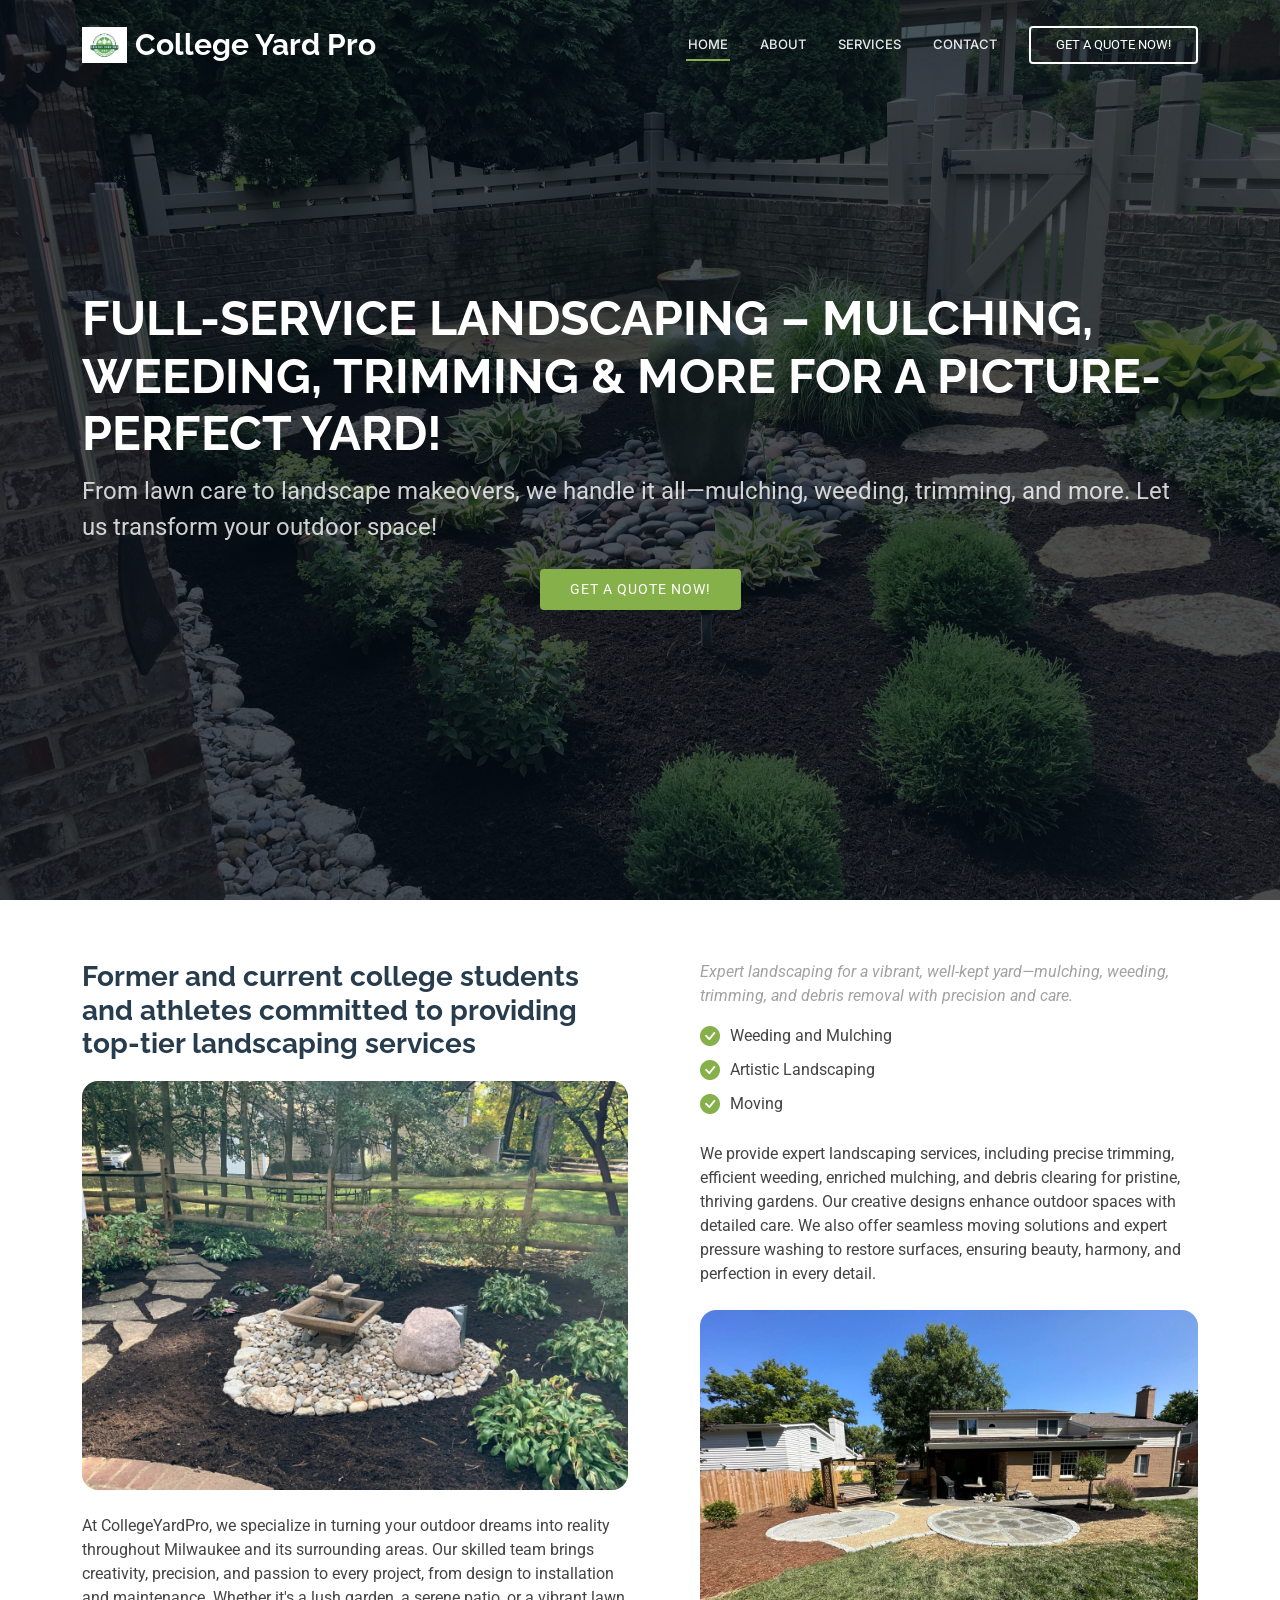
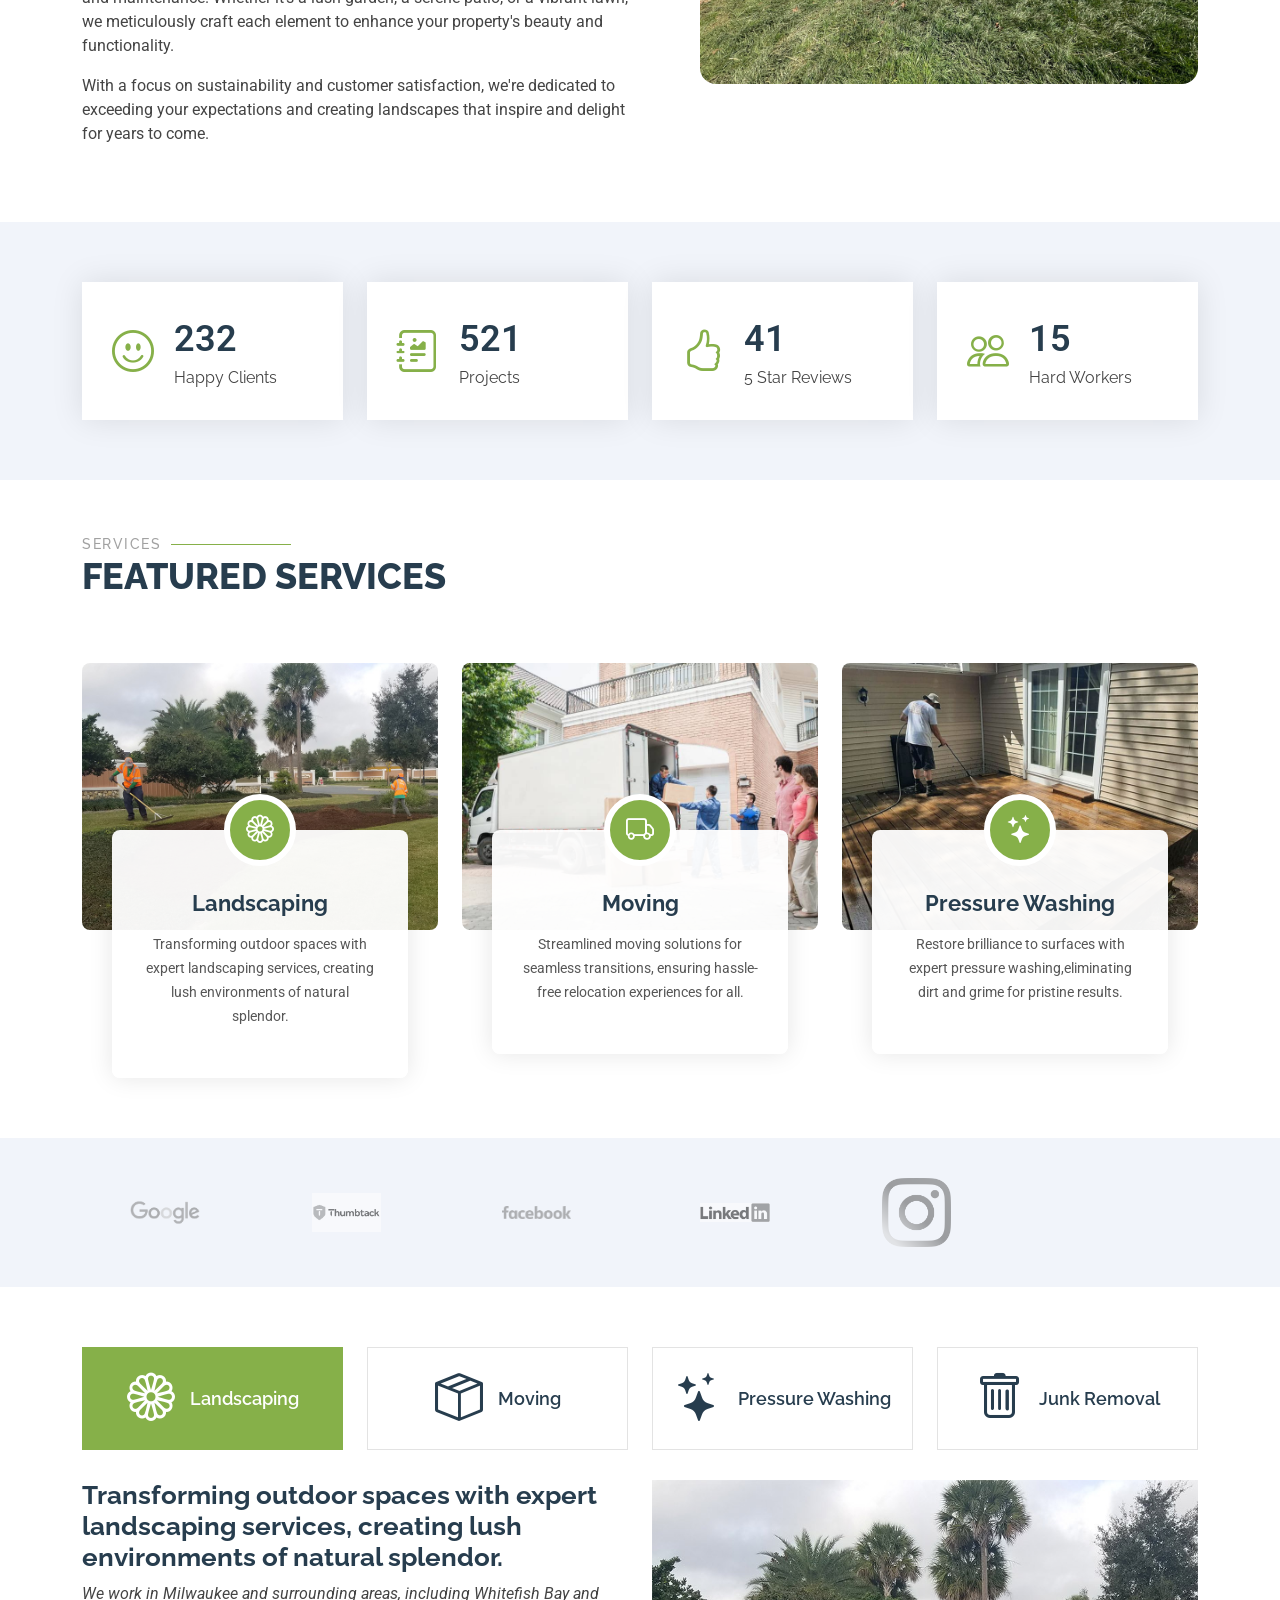
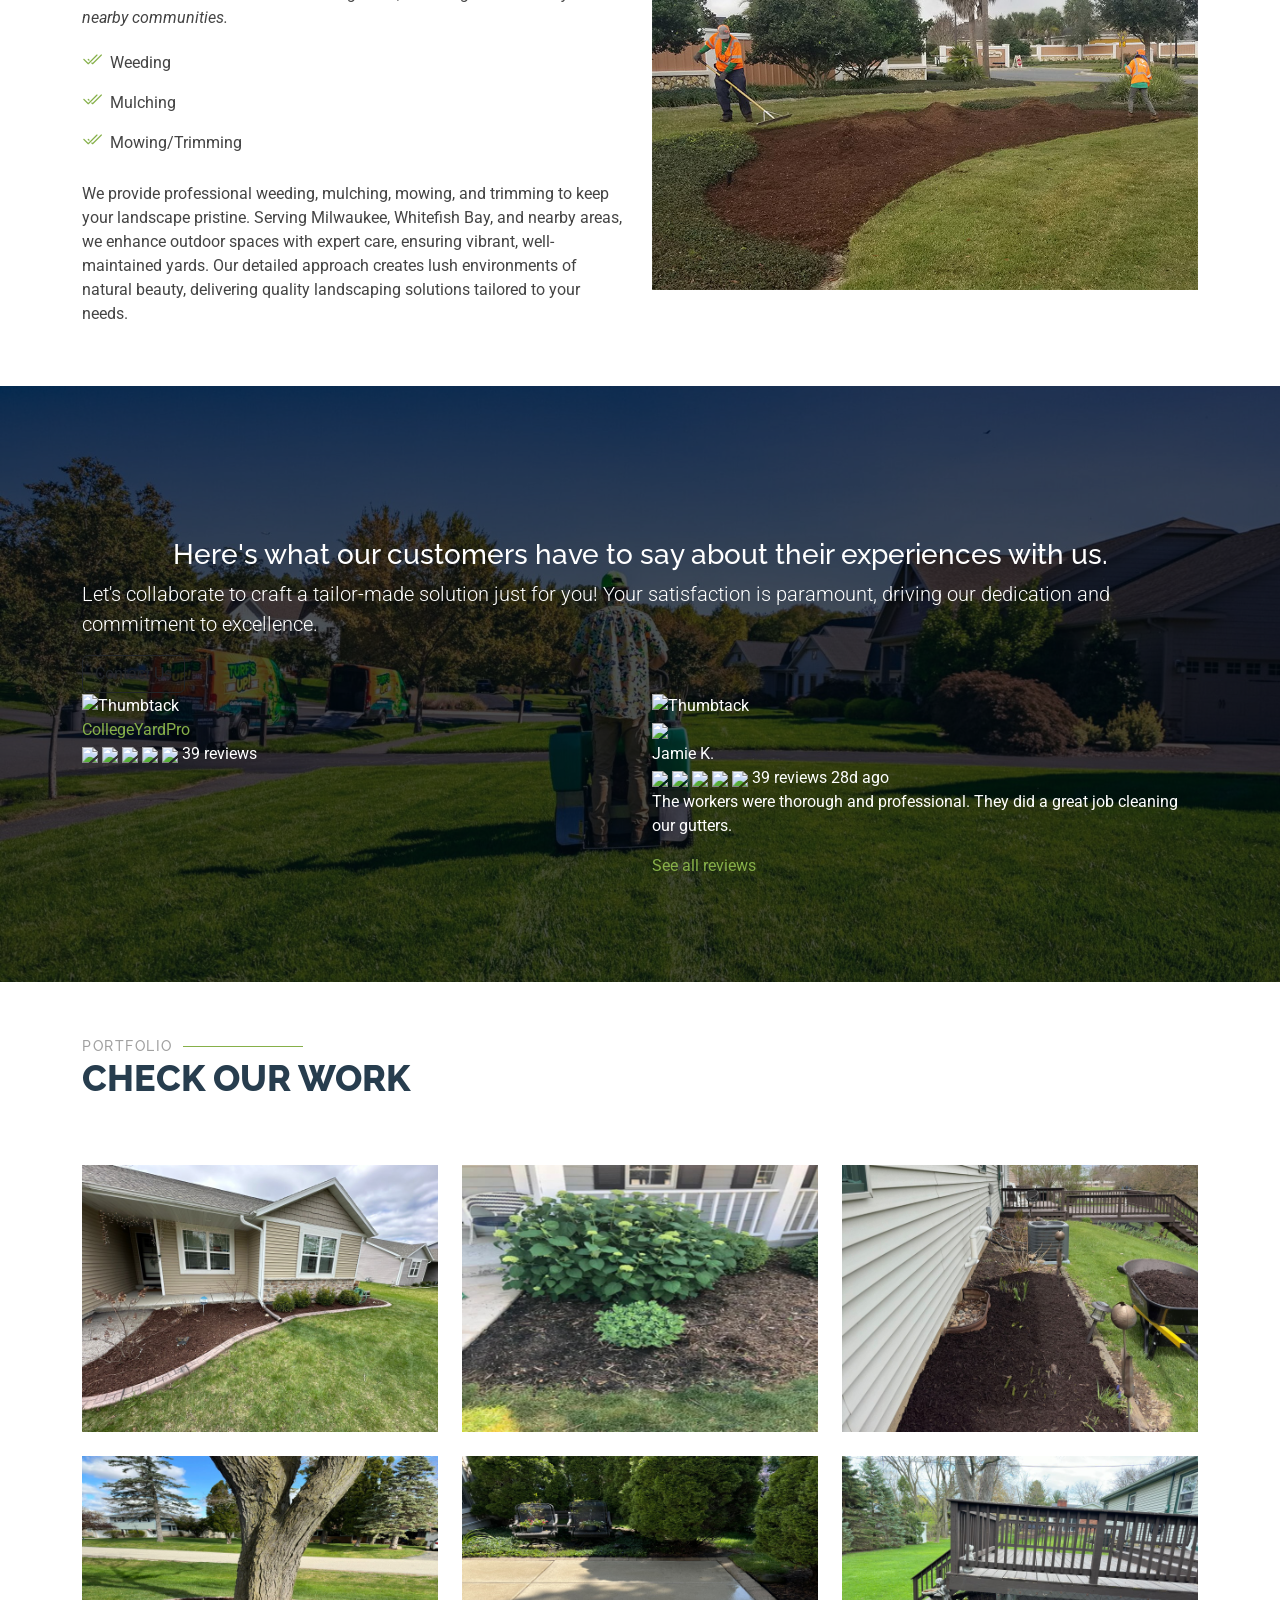
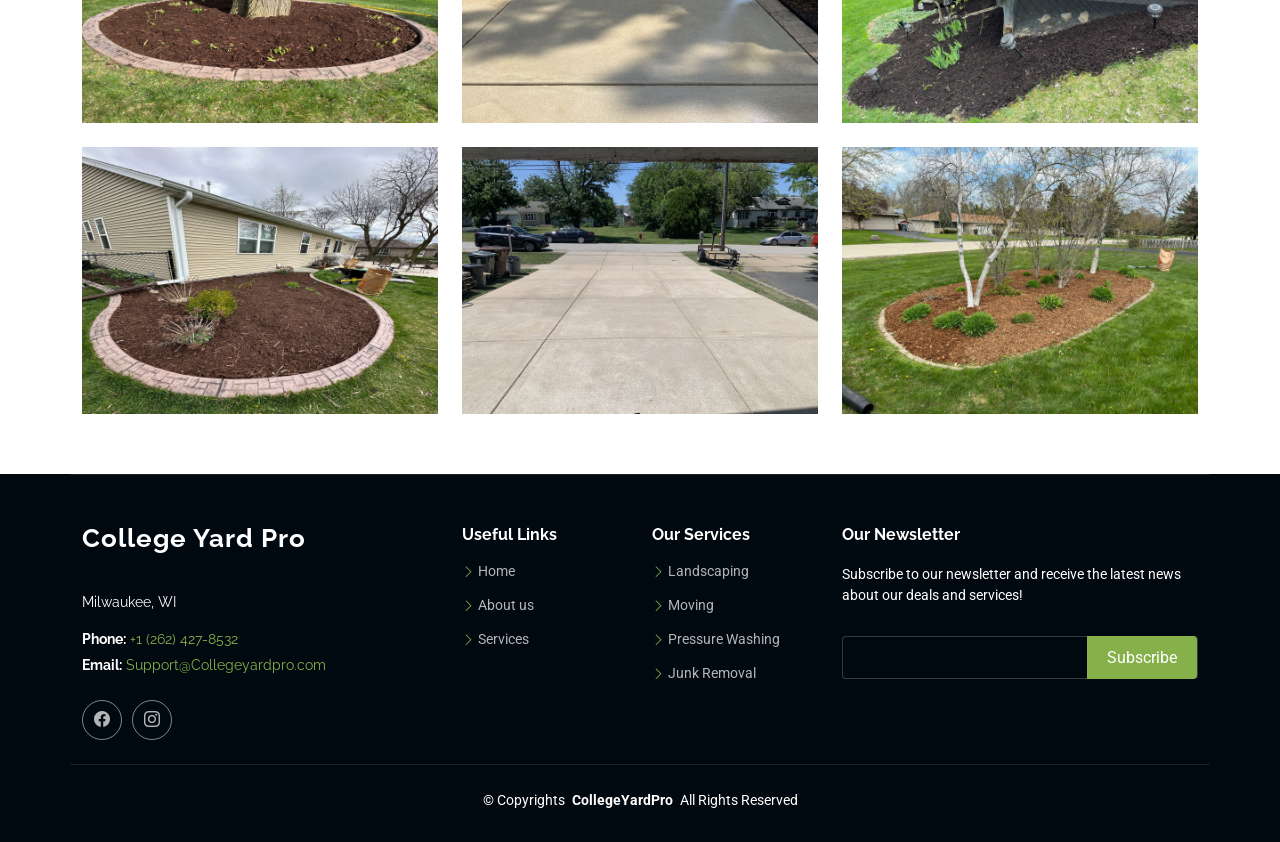
==== commit ce7377d0: "Update index.html" ====
--- a/index.html
+++ b/index.html
@@ -21,6 +21,8 @@
   <!-- Favicons -->
   <link rel="shortcut icon" type="image/x-icon" href="img/favicon.png">
   <link href="assets/img/apple-touch-icon.png" rel="apple-touch-icon">
+  <meta name="theme-color" content="#2c4964">
+  <meta name="apple-mobile-web-app-capable" content="yes">
 
   <!-- Fonts -->
   <link href="https://fonts.googleapis.com" rel="preconnect">
@@ -187,7 +189,7 @@
       <!-- Section Title -->
       <div class="container section-title" data-aos="fade-up">
         <h2>Services</h2>
-        <p>Featured Srvices<br></p>
+        <p>Featured Services<br></p>
       </div><!-- End Section Title -->
 
       <div class="container" data-aos="fade-up" data-aos-delay="100">
@@ -335,7 +337,7 @@
                 </p>
                 <ul>
                   <li><i class="bi bi-check2-all"></i>
-                    <spab>Weeding </spab>
+                    <span>Weeding</span>
                   </li>
                   <li><i class="bi bi-check2-all"></i> <span>Mulching </span></li>
                   <li><i class="bi bi-check2-all"></i> <span>Mowing/Trimming</span></li>
@@ -413,7 +415,7 @@
                 </p>-->
                 <ul>
                   <li><i class="bi bi-check2-all"></i> <span>Fast and Reliable Service</span></li>
-                  <li><i class="bi bi-check2-all"></i> <span>Eco-Friendly Disposa</span></li>
+                  <li><i class="bi bi-check2-all"></i> <span>Eco-Friendly Disposal</span></li>
                   <li><i class="bi bi-check2-all"></i> <span>Clutter-Free Environment</span></li>
                 </ul>
               </div>
@@ -514,14 +516,14 @@
   <div class="container" data-aos="fade-up" data-aos-delay="100"> 
     <div class="row"> 
       <div class="col mt-5 pt-4 gC"> 
-        <h3 align="center">Here's what our cutomers have to say about their experiences with us.</h3> 
+        <h3 align="center">Here's what our customers have to say about their experiences with us.</h3>
         <p class="lead">Let's collaborate to craft a tailor-made solution just for you! Your satisfaction is paramount, driving our dedication and commitment to excellence.</p> 
         <a align="center" href="contact.html" class="btn btn-outline-dark">Contact Us</a> 
       </div> 
     </div> 
 
     <div class="row"> 
-      <div class="col-lg-6 col-md-6 col-sm-6 justify-content-center text-left infoS"> 
+      <div class="col-lg-6 col-md-6 col-sm-12 justify-content-center text-left infoS">
         <div class="widget" id="tt-review-widget-star"> 
           <img src="https://cdn.thumbtackstatic.com/fe-assets-web/media/logos/thumbtack/wordmark.svg" alt="Thumbtack" class="tt-logo" /> 
           <a target="_blank" href="https://www.thumbtack.com/wi/milwaukee/lawn-care/collegeyardpro/service/456622368533708814"> 
@@ -728,8 +730,8 @@
           <div class="footer-contact pt-3">
             <p>Milwaukee, WI</p>
             
-            <p class="mt-3"><strong>Phone:</strong> <span>+1 (262) 427-8532</span></p>
-            <p><strong>Email:</strong> <span>Support@Collegeyardpro.com</span></p>
+            <p class="mt-3"><strong>Phone:</strong> <a href="tel:+12624278532">+1 (262) 427-8532</a></p>
+            <p><strong>Email:</strong> <a href="mailto:Support@Collegeyardpro.com">Support@Collegeyardpro.com</a></p>
           </div>
           <div class="social-links d-flex mt-4">
             
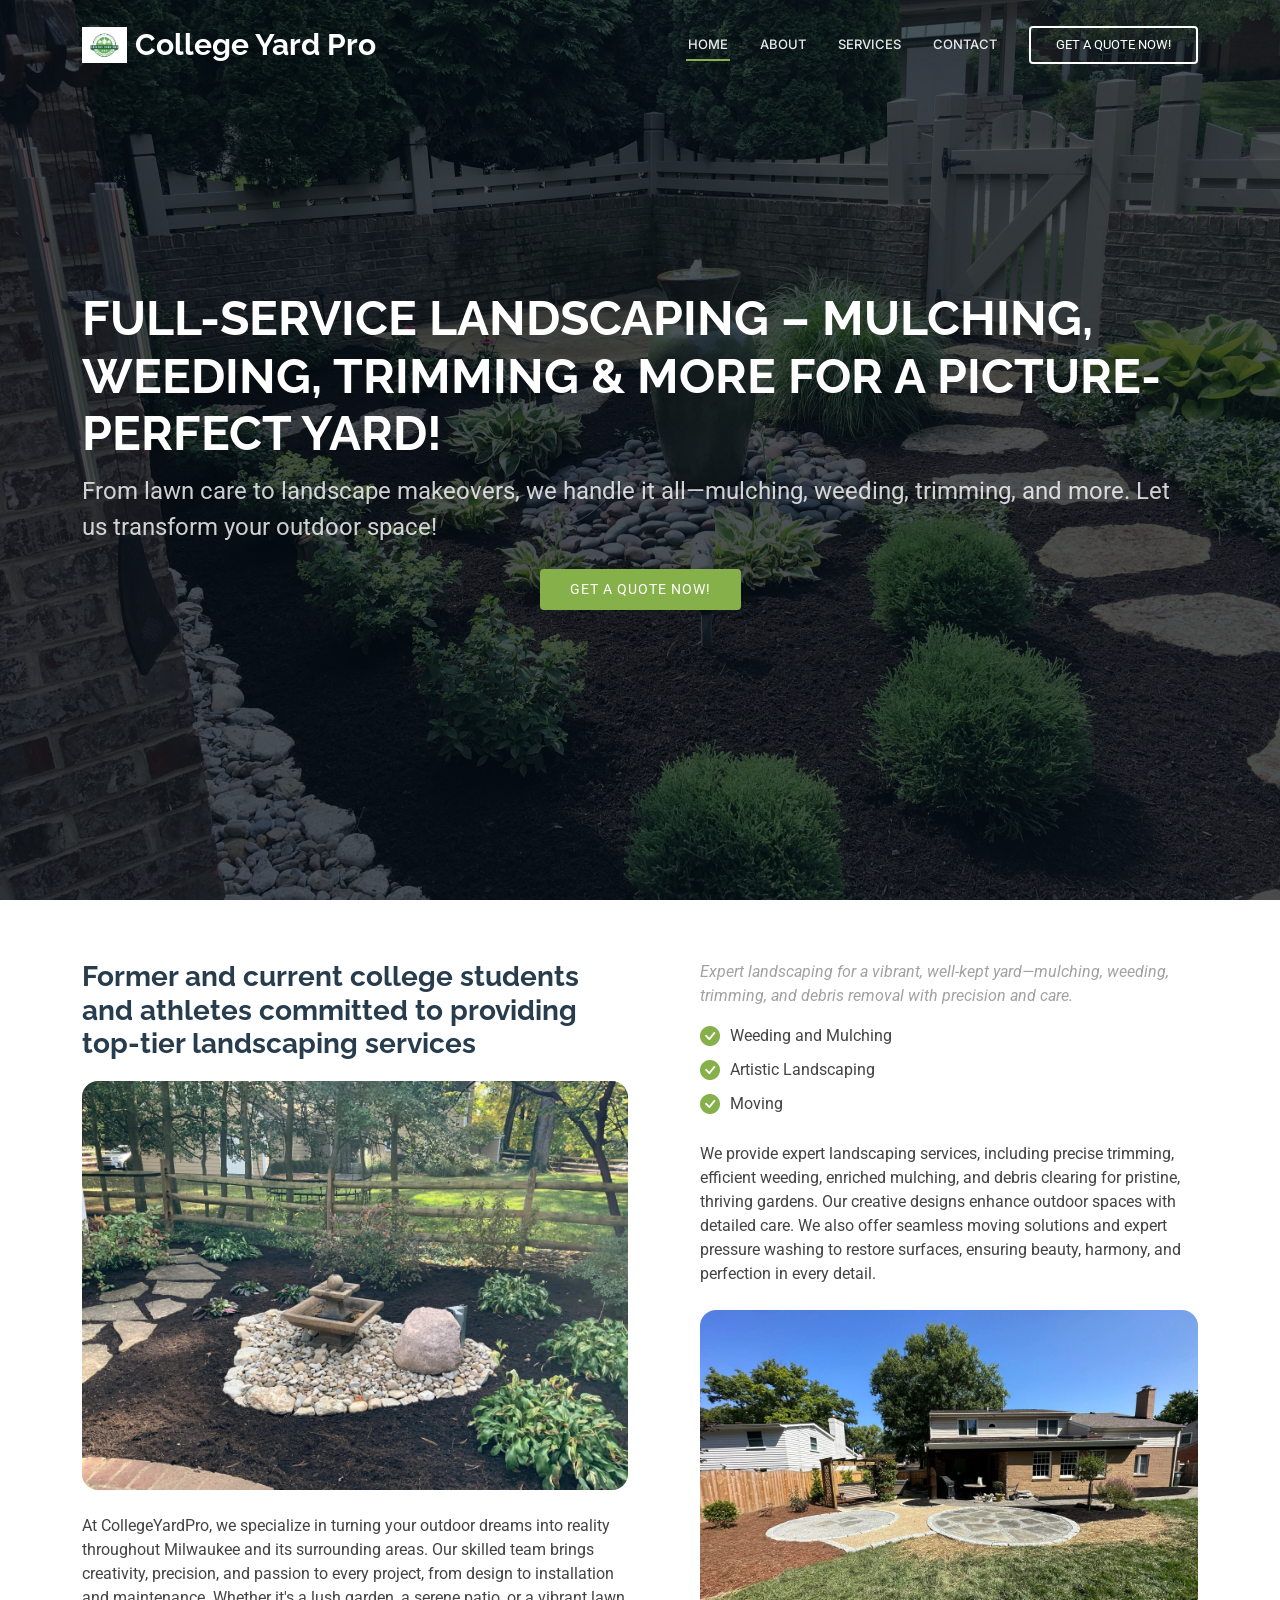
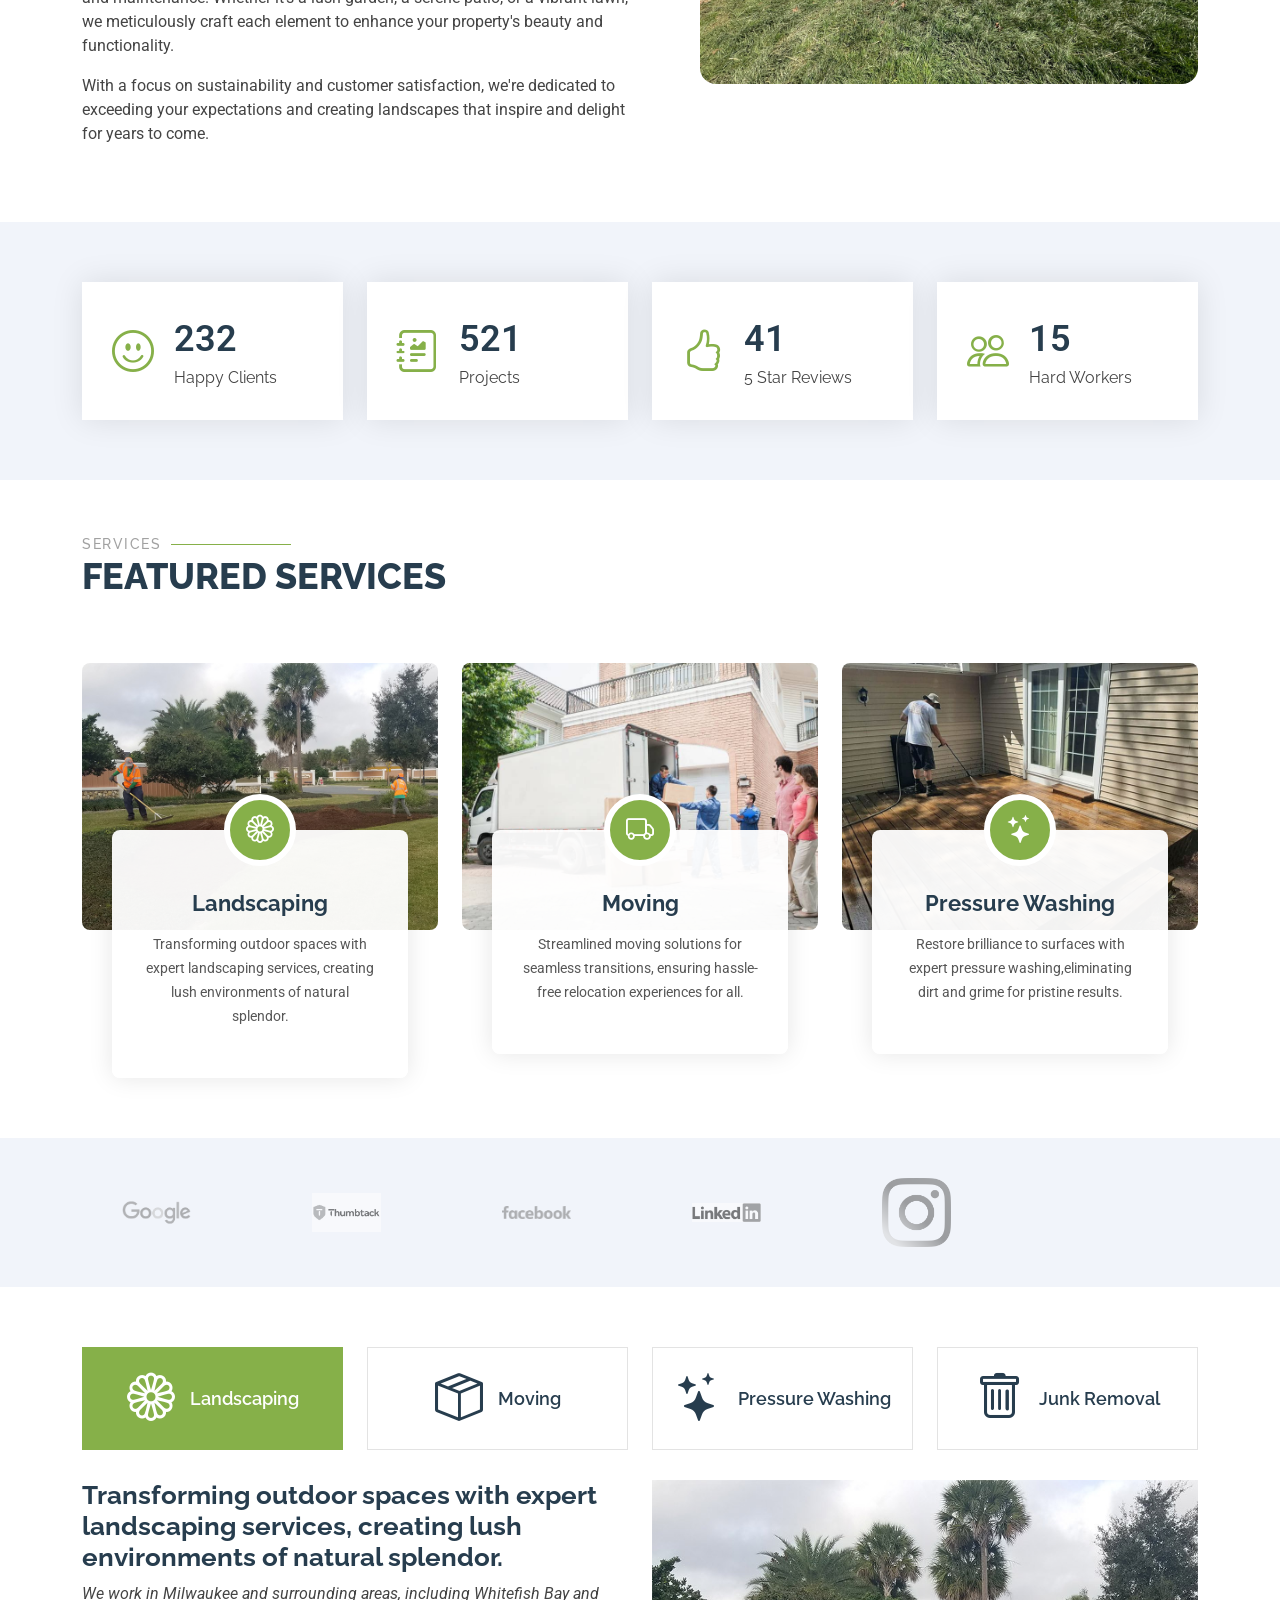
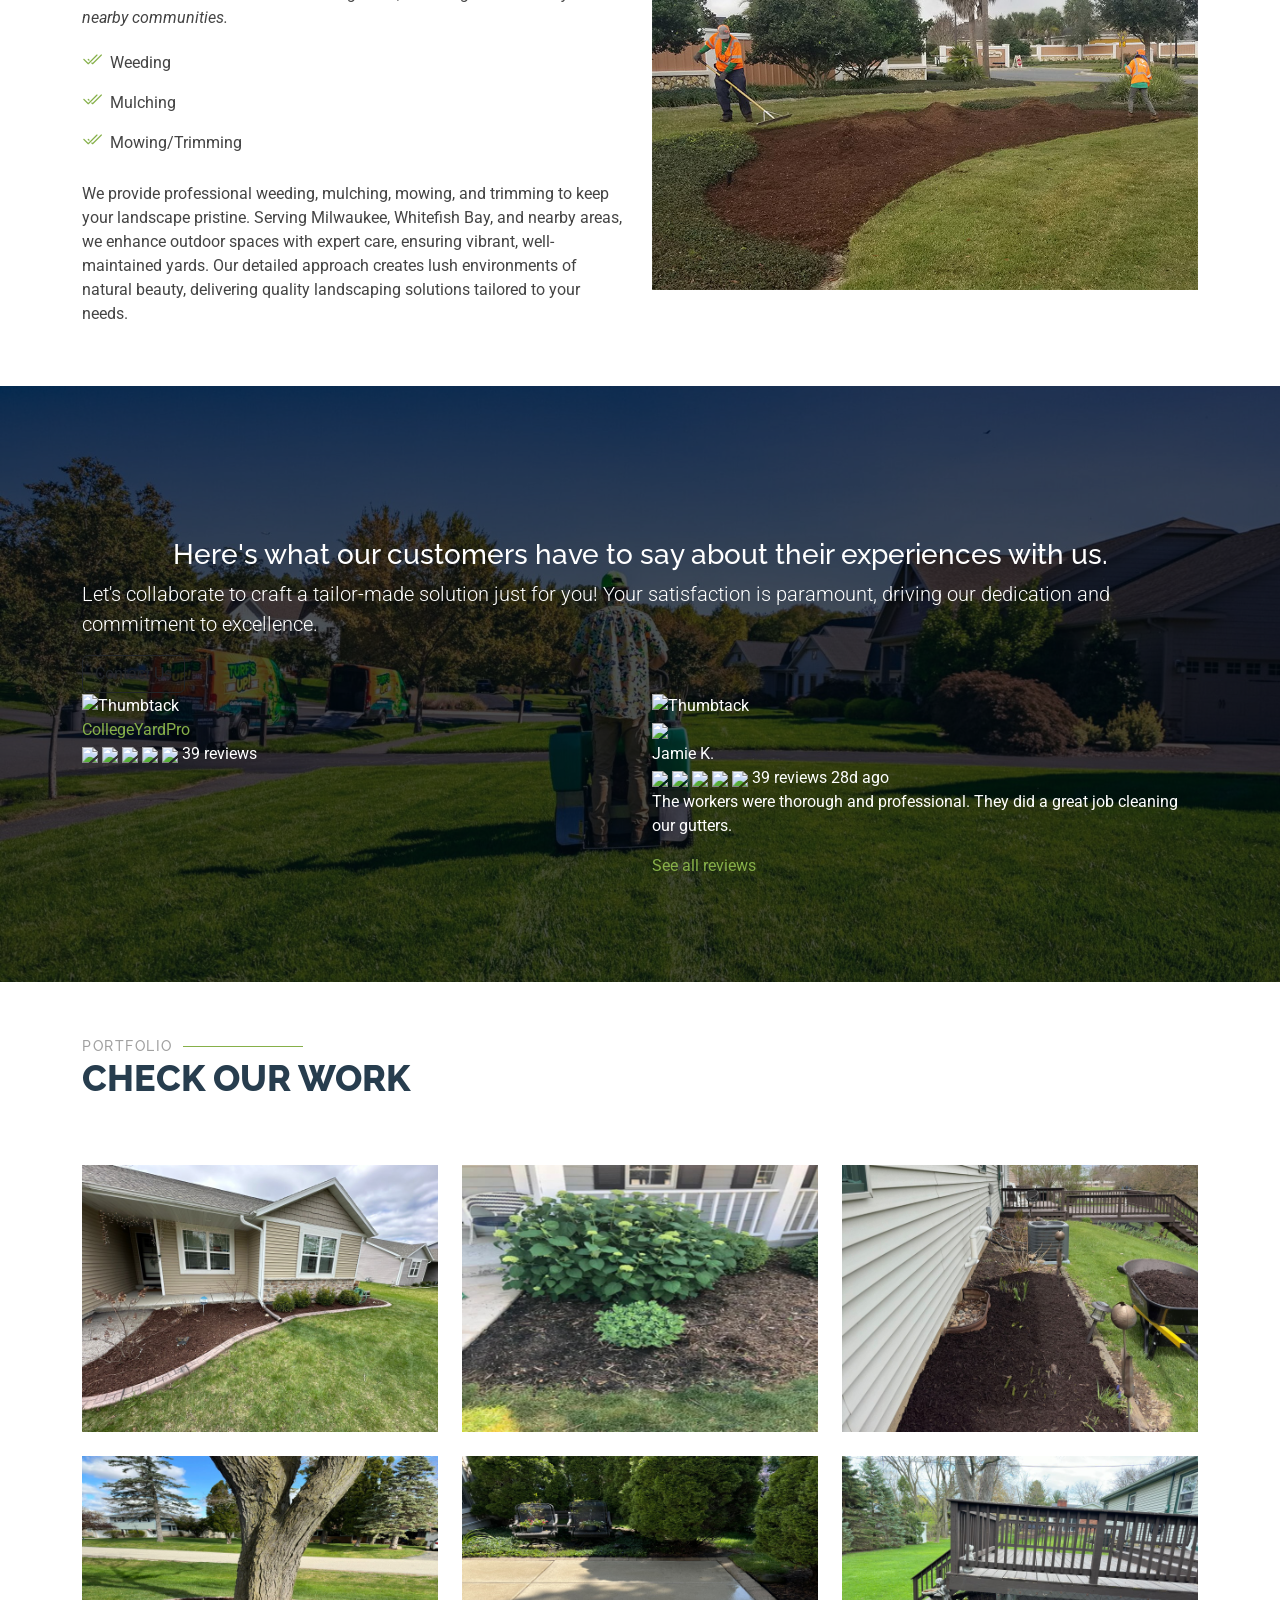
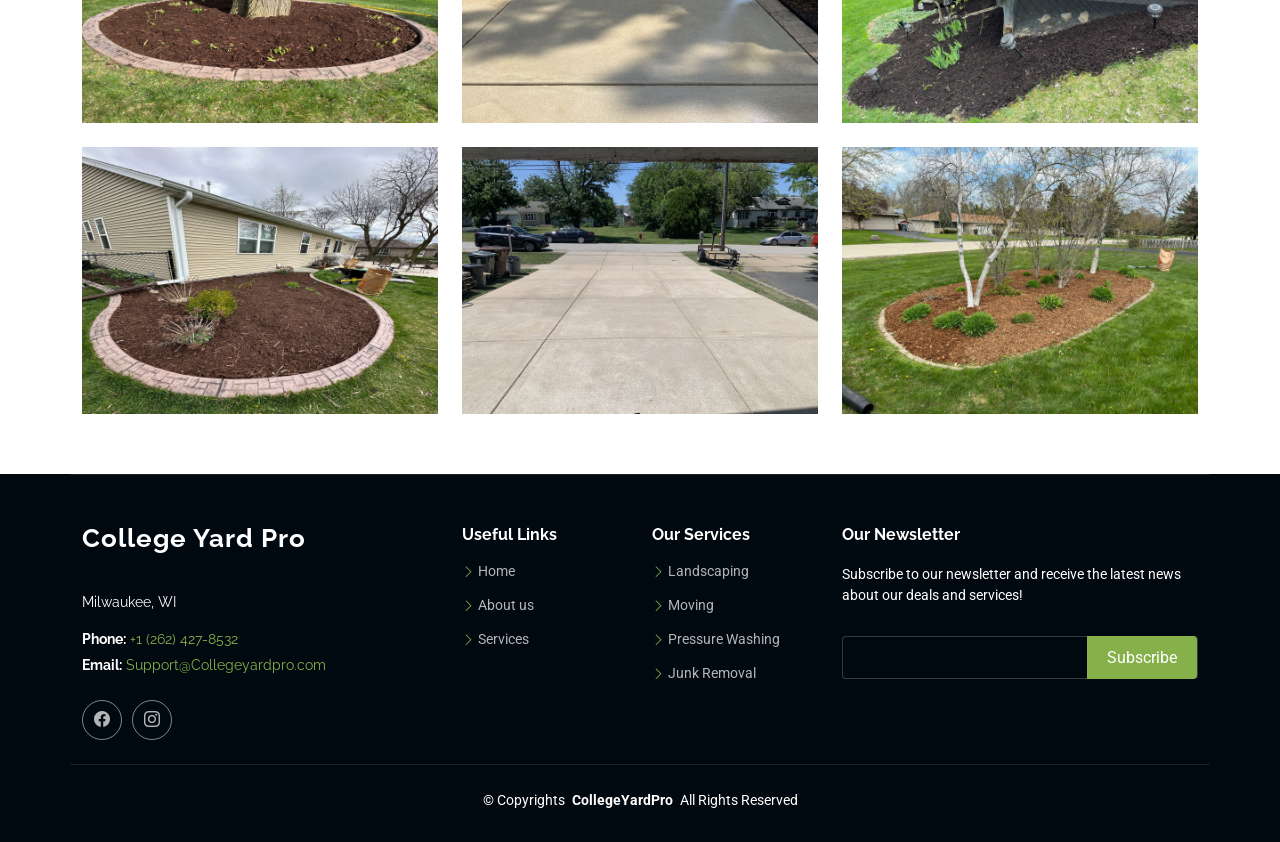
==== commit ec0ae65a: "Wrap client logos in anchor tags for linking" ====
--- a/index.html
+++ b/index.html
@@ -261,8 +261,9 @@
         <div class="row gy-4">
 
           <div class="col-xl-2 col-md-3 col-6 client-logo">
-
-            <img src="assets/img/clients/client-1.png" class="img-fluid" alt="">
+            <a href="https://share.google/6NJmNpVpiuZWGlntn">
+              <img src="assets/img/clients/client-1.png" class="img-fluid" alt="">
+            </a>
           </div><!-- End Client Item -->
 
  <div class="col-xl-2 col-md-3 col-6 client-logo">
@@ -278,7 +279,9 @@
 </div><!-- End Client Item -->
 
           <div class="col-xl-2 col-md-3 col-6 client-logo">
-            <img src="assets/img/clients/client-4.png" class="img-fluid" alt="">
+            <a href="https://share.google/6NJmNpVpiuZWGlntn">
+              <img src="assets/img/clients/client-4.png" class="img-fluid" alt="">
+            </a>
           </div><!-- End Client Item -->
 
 <div class="col-xl-2 col-md-3 col-6 client-logo">
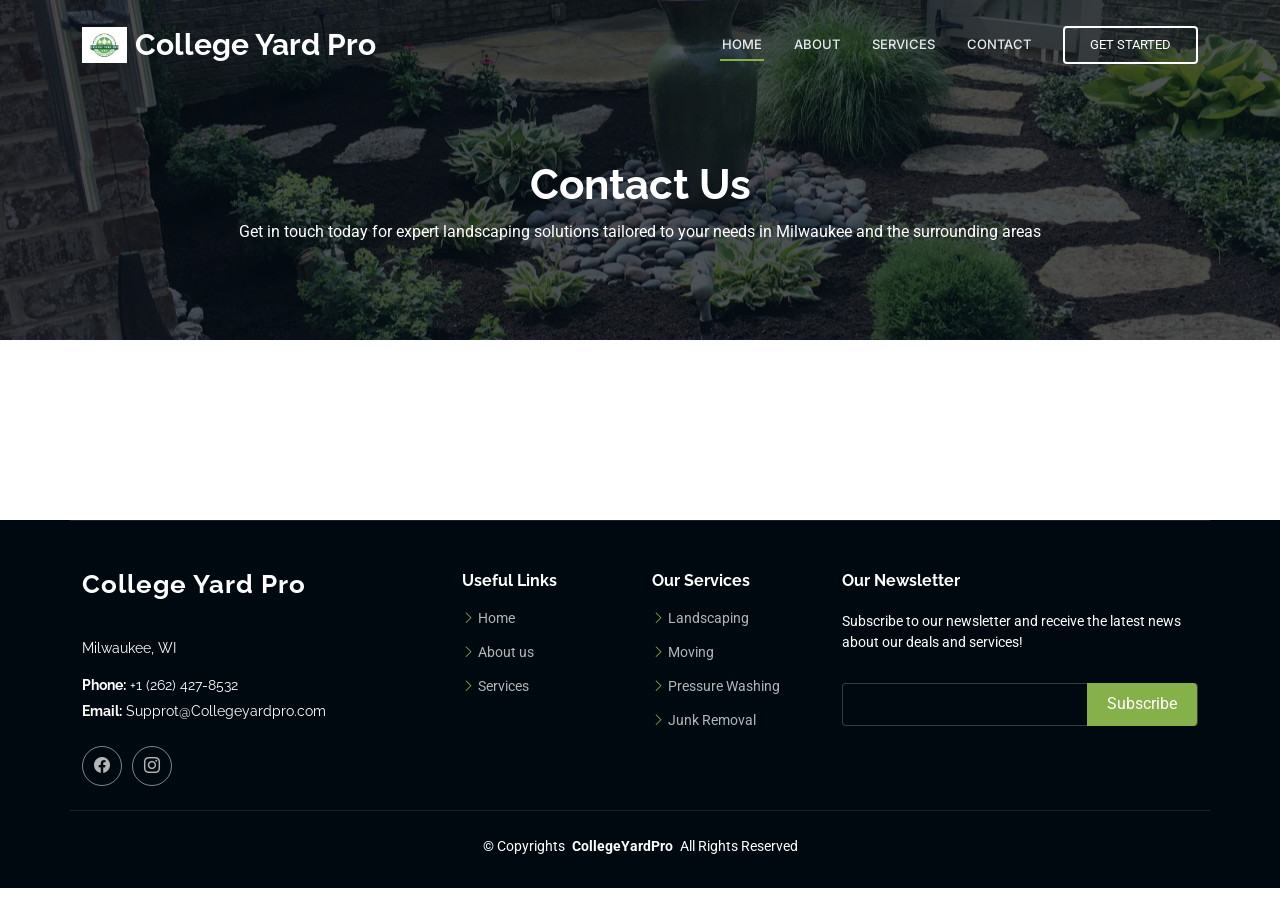
==== commit bfa3738d: "Update index.html" ====
--- a/index.html
+++ b/index.html
@@ -12,6 +12,8 @@
   gtag('config', 'G-ML08FC9DQZ');
   gtag('config', 'AW-16985066232');
 </script>
+	
+<!-- Event snippet for Contact conversion page --> <script> gtag('event', 'conversion', {'send_to': 'AW-16985066232/oZMzCIPcrtEaEPiVjqM_'}); </script>
   <meta charset="utf-8">
   <meta content="width=device-width, initial-scale=1.0" name="viewport">
   <title>College Yard Pro</title>
@@ -21,8 +23,6 @@
   <!-- Favicons -->
   <link rel="shortcut icon" type="image/x-icon" href="img/favicon.png">
   <link href="assets/img/apple-touch-icon.png" rel="apple-touch-icon">
-  <meta name="theme-color" content="#2c4964">
-  <meta name="apple-mobile-web-app-capable" content="yes">
 
   <!-- Fonts -->
   <link href="https://fonts.googleapis.com" rel="preconnect">
@@ -61,664 +61,41 @@
 
       <nav id="navmenu" class="navmenu">
         <ul>
-          <li><a href="#hero" class="active">Home</a></li>
-          <li><a href="#about">About</a></li>
-          <li><a href="#services">Services</a></li>
+          <li><a href="index.html" class="active">Home</a></li>
+          <li><a href="index.html#about">About</a></li>
+          <li><a href="index.html#services">Services</a></li>
           <li><a href="starter-page.html">Contact</a></li>
         </ul>
         <i class="mobile-nav-toggle d-xl-none bi bi-list"></i>
       </nav>
 
-      <a class="cta-btn" href="starter-page.html">Get a quote now!</a>
+      <a class="cta-btn" href="starter-page.html">Get Started</a>
 
     </div>
   </header>
 
   <main class="main">
 
-    <!-- Hero Section -->
-    <section id="hero" class="hero section dark-background">
+    <!-- Page Title -->
+    <div class="page-title dark-background" data-aos="fade" style="background-image: url(img/slider-img1.jpg);">
+      <div class="container position-relative">
+        <h1>Contact Us</h1>
+        <p>Get in touch today for expert landscaping solutions tailored to your needs in Milwaukee and the surrounding areas</p>
+      </div>
+    </div><!-- End Page Title -->
 
-      <img src="img/slider-img1.jpg" alt="" data-aos="fade-in">
-
-      <div class="container d-flex flex-column align-items-center">
-        <h2 data-aos="fade-up" data-aos-delay="100">Full-Service Landscaping – Mulching, Weeding, Trimming & More for a Picture-Perfect Yard!</h2>
-        <p data-aos="fade-up" data-aos-delay="200">From lawn care to landscape makeovers, we handle it all—mulching, weeding, trimming, and more. Let us transform your outdoor space!</p>
-        <div class="d-flex mt-4" data-aos="fade-up" data-aos-delay="300">
-          <a href="starter-page.html" class="btn-get-started">Get a quote now!</a>
-         <!-- <a href="https://www.youtube.com/watch?v=Y7f98aduVJ8" class="glightbox btn-watch-video d-flex align-items-center"><i class="bi bi-play-circle"></i><span>Watch Video</span></a>-->
-        </div>
-      </div>
-
-    </section><!-- /Hero Section -->
-
-    <!-- About Section -->
-    <section id="about" class="about section">
-
-      <div class="container">
-
-        <div class="row gy-4">
-          <div class="col-lg-6" data-aos="fade-up" data-aos-delay="100">
-            <h3>Former and current college students and athletes committed to providing top-tier landscaping services</h3>
-            <img src="assets/img/about.jpg" class="img-fluid rounded-4 mb-4" alt="">
-            <p>At CollegeYardPro, we specialize in turning your outdoor dreams into reality throughout Milwaukee and its surrounding areas. Our skilled team brings creativity, precision, and passion to every project, from design to installation and maintenance. Whether it's a lush garden, a serene patio, or a vibrant lawn, we meticulously craft each element to enhance your property's beauty and functionality.
-					</p>
-            <p>With a focus on sustainability and customer satisfaction, we're dedicated to exceeding your expectations and creating landscapes that inspire and delight for years to come.</p>
-          </div>
-          <div class="col-lg-6" data-aos="fade-up" data-aos-delay="250">
-            <div class="content ps-0 ps-lg-5">
-              <p class="fst-italic">
-                Expert landscaping for a vibrant, well-kept yard—mulching, weeding, trimming, and debris removal with precision and care.
-              </p>
-              <ul>
-                <li><i class="bi bi-check-circle-fill"></i> <span>Weeding and Mulching</span></li>
-                <li><i class="bi bi-check-circle-fill"></i> <span>Artistic Landscaping</span></li>
-                <li><i class="bi bi-check-circle-fill"></i> <span>Moving</span></li>
-              </ul>
-              <p>
-                We provide expert landscaping services, including precise trimming, efficient weeding, enriched mulching, and debris clearing for pristine, thriving gardens. Our creative designs enhance outdoor spaces with detailed care. We also offer seamless moving solutions and expert pressure washing to restore surfaces, ensuring beauty, harmony, and perfection in every detail.
-              </p>
-
-              <div class="position-relative mt-4">
-                <img src="assets/img/about-2.jpg" class="img-fluid rounded-4" alt="">
-              </div>
-            </div>
-          </div>
-        </div>
-
-      </div>
-
-    </section><!-- /About Section -->
-
-    <!-- Stats Section -->
-    <section id="stats" class="stats section light-background">
-
-      <div class="container" data-aos="fade-up" data-aos-delay="100">
-
-        <div class="row gy-4">
-
-          <div class="col-lg-3 col-md-6">
-            <div class="stats-item d-flex align-items-center w-100 h-100">
-              <i class="bi bi-emoji-smile color-blue flex-shrink-0"></i>
-              <div>
-                <span data-purecounter-start="0" data-purecounter-end="232" data-purecounter-duration="1" class="purecounter"></span>
-                <p>Happy Clients</p>
-              </div>
-            </div>
-          </div><!-- End Stats Item -->
-
-          <div class="col-lg-3 col-md-6">
-            <div class="stats-item d-flex align-items-center w-100 h-100">
-              <i class="bi bi-journal-richtext color-orange flex-shrink-0"></i>
-              <div>
-                <span data-purecounter-start="0" data-purecounter-end="521" data-purecounter-duration="1" class="purecounter"></span>
-                <p>Projects</p>
-              </div>
-            </div>
-          </div><!-- End Stats Item -->
-
-          <div class="col-lg-3 col-md-6">
-            <div class="stats-item d-flex align-items-center w-100 h-100">
-              <i class="bi bi-hand-thumbs-up color-green flex-shrink-0"></i>
-              <div>
-                <span data-purecounter-start="0" data-purecounter-end="41" data-purecounter-duration="1" class="purecounter"></span>
-                <p>5 Star Reviews</p>
-              </div>
-            </div>
-          </div><!-- End Stats Item -->
-
-          <div class="col-lg-3 col-md-6">
-            <div class="stats-item d-flex align-items-center w-100 h-100">
-              <i class="bi bi-people color-pink flex-shrink-0"></i>
-              <div>
-                <span data-purecounter-start="0" data-purecounter-end="15" data-purecounter-duration="1" class="purecounter"></span>
-                <p>Hard Workers</p>
-              </div>
-            </div>
-          </div><!-- End Stats Item -->
-
-        </div>
-
-      </div>
-
-    </section><!-- /Stats Section -->
-
-    <!-- Services Section -->
-    <section id="services" class="services section">
+    <!-- Starter Section Section -->
+    <section id="starter-section" class="starter-section section">
 
       <!-- Section Title -->
       <div class="container section-title" data-aos="fade-up">
-        <h2>Services</h2>
-        <p>Featured Services<br></p>
+        <script type="text/javascript" src="https://form.jotform.com/jsform/250964503772057"></script>
       </div><!-- End Section Title -->
-
-      <div class="container" data-aos="fade-up" data-aos-delay="100">
-
-        <div class="row gy-5">
-
-          <div class="col-xl-4 col-md-6" data-aos="zoom-in" data-aos-delay="200">
-            <div class="service-item">
-              <div class="img">
-                <img src="assets/img/services-1.jpg" class="img-fluid" alt="">
-              </div>
-              <div class="details position-relative">
-                <div class="icon">
-                  <i class="bi bi-flower1"></i>
-                </div>
-                <a href="#features" class="stretched-link">
-                  <h3>Landscaping</h3>
-                </a>
-                <p>Transforming outdoor spaces with expert landscaping services, creating lush environments of natural splendor.</p>
-              </div>
-            </div>
-          </div><!-- End Service Item -->
-
-          <div class="col-xl-4 col-md-6" data-aos="zoom-in" data-aos-delay="300">
-            <div class="service-item">
-              <div class="img">
-                <img src="assets/img/services-2.jpg" class="img-fluid" alt="">
-              </div>
-              <div class="details position-relative">
-                <div class="icon">
-                  <i class="bi bi-truck"></i>
-                </div>
-                <a href="#features" class="stretched-link">
-                  <h3>Moving</h3>
-                </a>
-                <p>Streamlined moving solutions for seamless transitions, ensuring hassle-free relocation experiences for all.</p>
-              </div>
-            </div>
-          </div><!-- End Service Item -->
-
-          <div class="col-xl-4 col-md-6" data-aos="zoom-in" data-aos-delay="400">
-            <div class="service-item">
-              <div class="img">
-                <img src="assets/img/services-3.jpg" class="img-fluid" alt="">
-              </div>
-              <div class="details position-relative">
-                <div class="icon">
-                  <i class="bi bi-stars"></i>
-                </div>
-                <a href="#features" class="stretched-link">
-                  <h3>Pressure Washing</h3>
-                </a>
-                <p>Restore brilliance to surfaces with expert pressure washing,eliminating dirt and grime for pristine results.</p>
-              </div>
-            </div>
-          </div><!-- End Service Item -->
-
-        </div>
-
+      <div class="container" data-aos="fade-up">
+        
       </div>
-
-    </section><!-- /Services Section -->
-
-    <!-- Clients Section -->
-    <section id="clients" class="clients section light-background">
-
-      <div class="container" data-aos="fade-up">
-
-        <div class="row gy-4">
-
-          <div class="col-xl-2 col-md-3 col-6 client-logo">
-            <a href="https://share.google/6NJmNpVpiuZWGlntn">
-              <img src="assets/img/clients/client-1.png" class="img-fluid" alt="">
-            </a>
-          </div><!-- End Client Item -->
-
- <div class="col-xl-2 col-md-3 col-6 client-logo">
-    <a href="https://www.thumbtack.com/wi/milwaukee/lawn-care/collegeyardpro/service/456622368533708814">
-        <img src="assets/img/clients/client-2.png" class="img-fluid" alt="">
-    </a>
-</div><!-- End Client Item -->
-
-<div class="col-xl-2 col-md-3 col-6 client-logo">
-    <a href="https://www.facebook.com/CollegeYardPro/">
-        <img src="assets/img/clients/client-3.png" class="img-fluid" alt="">
-    </a>
-</div><!-- End Client Item -->
-
-          <div class="col-xl-2 col-md-3 col-6 client-logo">
-            <a href="https://share.google/6NJmNpVpiuZWGlntn">
-              <img src="assets/img/clients/client-4.png" class="img-fluid" alt="">
-            </a>
-          </div><!-- End Client Item -->
-
-<div class="col-xl-2 col-md-3 col-6 client-logo">
-    <a href="https://www.instagram.com/collegeyardpro/">
-        <img src="assets/img/clients/client-5.png" class="img-fluid" alt="">
-    </a>
-</div><!-- End Client Item -->
-
-
-        </div>
-
-      </div>
-
-    </section><!-- /Clients Section -->
-
-    <!-- Features Section -->
-    <section id="features" class="features section">
-
-      <div class="container">
-
-        <ul class="nav nav-tabs row  d-flex" data-aos="fade-up" data-aos-delay="100">
-          <li class="nav-item col-3">
-            <a class="nav-link active show" data-bs-toggle="tab" data-bs-target="#features-tab-1">
-              <i class="bi bi-flower1"></i>
-              <h4 class="d-none d-lg-block">Landscaping</h4>
-            </a>
-          </li>
-          <li class="nav-item col-3">
-            <a class="nav-link" data-bs-toggle="tab" data-bs-target="#features-tab-2">
-              <i class="bi bi-box-seam"></i>
-              <h4 class="d-none d-lg-block">Moving</h4>
-            </a>
-          </li>
-          <li class="nav-item col-3">
-            <a class="nav-link" data-bs-toggle="tab" data-bs-target="#features-tab-3">
-              <i class="bi bi-stars"></i>
-              <h4 class="d-none d-lg-block">Pressure Washing</h4>
-            </a>
-          </li>
-          <li class="nav-item col-3">
-            <a class="nav-link" data-bs-toggle="tab" data-bs-target="#features-tab-4">
-              <i class="bi bi-trash"></i>
-              <h4 class="d-none d-lg-block">Junk Removal</h4>
-            </a>
-          </li>
-        </ul><!-- End Tab Nav -->
-
-        <div class="tab-content" data-aos="fade-up" data-aos-delay="200">
-
-          <div class="tab-pane fade active show" id="features-tab-1">
-            <div class="row">
-              <div class="col-lg-6 order-2 order-lg-1 mt-3 mt-lg-0">
-                <h3>Transforming outdoor spaces with expert landscaping services, creating lush environments of natural splendor.</h3>
-                <p class="fst-italic">
-                  We work in Milwaukee and surrounding areas, including Whitefish Bay and nearby communities.
-                </p>
-                <ul>
-                  <li><i class="bi bi-check2-all"></i>
-                    <span>Weeding</span>
-                  </li>
-                  <li><i class="bi bi-check2-all"></i> <span>Mulching </span></li>
-                  <li><i class="bi bi-check2-all"></i> <span>Mowing/Trimming</span></li>
-                </ul>
-                <p>
-                  We provide professional weeding, mulching, mowing, and trimming to keep your landscape pristine. Serving Milwaukee, Whitefish Bay, and nearby areas, we enhance outdoor spaces with expert care, ensuring vibrant, well-maintained yards. Our detailed approach creates lush environments of natural beauty, delivering quality landscaping solutions tailored to your needs.
-                </p>
-              </div>
-              <div class="col-lg-6 order-1 order-lg-2 text-center">
-                <img src="assets/img/working-1.jpg" alt="" class="img-fluid">
-              </div>
-            </div>
-          </div><!-- End Tab Content Item -->
-
-          <div class="tab-pane fade" id="features-tab-2">
-            <div class="row">
-              <div class="col-lg-6 order-2 order-lg-1 mt-3 mt-lg-0">
-                <h3>Moving</h3>
-                <p>
-                  Streamlined moving solutions for seamless transitions, ensuring hassle-free relocation experiences for all.
-                </p>
-                <p class="fst-italic">
-                  Lorem ipsum dolor sit amet, consectetur adipiscing elit, sed do eiusmod tempor incididunt ut labore et dolore
-                  magna aliqua.
-                </p>
-                <ul>
-                  <li><i class="bi bi-check2-all"></i> <span>Houses (1-4+ bedroom)</span></li>
-                  <li><i class="bi bi-check2-all"></i> <span>Apartments</span></li>
-                  <li><i class="bi bi-check2-all"></i> <span>Single items (Couches,Appliances (EX: fridges, stoves, ovens), Big tables)</span></li>
-                  <li><i class="bi bi-check2-all"></i> <span>Storage Units</span></li>
-                </ul>
-              </div>
-              <div class="col-lg-6 order-1 order-lg-2 text-center">
-                <img src="assets/img/working-2.jpg" alt="" class="img-fluid">
-              </div>
-            </div>
-          </div><!-- End Tab Content Item -->
-
-          <div class="tab-pane fade" id="features-tab-3">
-            <div class="row">
-              <div class="col-lg-6 order-2 order-lg-1 mt-3 mt-lg-0">
-                <h3>Pressure Washing</h3>
-                <p>
-                  Restore brilliance to surfaces with expert pressure washing,
-eliminating dirt and grime for pristine results.
-                </p>
-                <ul>
-                  <li><i class="bi bi-check2-all"></i> <span>Driveways</span></li>
-                  <li><i class="bi bi-check2-all"></i> <span>Sidewalks</span></li>
-                  <li><i class="bi bi-check2-all"></i> <span>Patios</span></li>
-                </ul>
-                <!--<p class="fst-italic">
-                  Lorem ipsum dolor sit amet, consectetur adipiscing elit, sed do eiusmod tempor incididunt ut labore et dolore
-                  magna aliqua.
-                </p>-->
-              </div>
-              <div class="col-lg-6 order-1 order-lg-2 text-center">
-                <img src="assets/img/working-3.jpg" alt="" class="img-fluid">
-              </div>
-            </div>
-          </div><!-- End Tab Content Item -->
-
-          <div class="tab-pane fade" id="features-tab-4">
-            <div class="row">
-              <div class="col-lg-6 order-2 order-lg-1 mt-3 mt-lg-0">
-                <h3>Junk Removal</h3>
-                <p>
-                  We provide fast and reliable junk removal solutions, ensuring a clutter-free environment for homes and businesses in Milwaukee and surrounding areas, including Whitefish Bay. We prioritize eco-friendly disposal methods to minimize our environmental impact.
-
-
-                </p>
-               <!-- <p class="fst-italic">
-                  Lorem ipsum dolor sit amet, consectetur adipiscing elit, sed do eiusmod tempor incididunt ut labore et dolore
-                  magna aliqua.
-                </p>-->
-                <ul>
-                  <li><i class="bi bi-check2-all"></i> <span>Fast and Reliable Service</span></li>
-                  <li><i class="bi bi-check2-all"></i> <span>Eco-Friendly Disposal</span></li>
-                  <li><i class="bi bi-check2-all"></i> <span>Clutter-Free Environment</span></li>
-                </ul>
-              </div>
-              <div class="col-lg-6 order-1 order-lg-2 text-center">
-                <img src="assets/img/working-4.jpg" alt="" class="img-fluid">
-              </div>
-            </div>
-          </div><!-- End Tab Content Item -->
-
-        </div>
-
-      </div>
-
-    </section><!-- /Features Section -->
-
-    <!-- Services 2 Section -->
-   <!-- <section id="services-2" class="services-2 section light-background">
-
-      <!-- Section Title -->
-     <!-- <div class="container section-title" data-aos="fade-up">
-        <h2>Services</h2>
-        <p>CHECK OUR SERVICES</p>
-      </div><!-- End Section Title -->
-
-     <!-- <div class="container">
-
-        <div class="row gy-4">
-
-          <div class="col-md-6" data-aos="fade-up" data-aos-delay="100">
-            <div class="service-item d-flex position-relative h-100">
-              <i class="bi bi-briefcase icon flex-shrink-0"></i>
-              <div>
-                <h4 class="title"><a href="#" class="stretched-link">Lorem Ipsum</a></h4>
-                <p class="description">Voluptatum deleniti atque corrupti quos dolores et quas molestias excepturi sint occaecati cupiditate non provident</p>
-              </div>
-            </div>
-          </div><!-- End Service Item -->
-
-         <!-- <div class="col-md-6" data-aos="fade-up" data-aos-delay="200">
-            <div class="service-item d-flex position-relative h-100">
-              <i class="bi bi-card-checklist icon flex-shrink-0"></i>
-              <div>
-                <h4 class="title"><a href="#" class="stretched-link">Dolor Sitema</a></h4>
-                <p class="description">Minim veniam, quis nostrud exercitation ullamco laboris nisi ut aliquip ex ea commodo consequat tarad limino ata</p>
-              </div>
-            </div>
-          </div><!-- End Service Item -->
-
-        <!--  <div class="col-md-6" data-aos="fade-up" data-aos-delay="300">
-            <div class="service-item d-flex position-relative h-100">
-              <i class="bi bi-bar-chart icon flex-shrink-0"></i>
-              <div>
-                <h4 class="title"><a href="#" class="stretched-link">Sed ut perspiciatis</a></h4>
-                <p class="description">Duis aute irure dolor in reprehenderit in voluptate velit esse cillum dolore eu fugiat nulla pariatur</p>
-              </div>
-            </div>
-          </div><!-- End Service Item -->
-
-        <!--  <div class="col-md-6" data-aos="fade-up" data-aos-delay="400">
-            <div class="service-item d-flex position-relative h-100">
-              <i class="bi bi-binoculars icon flex-shrink-0"></i>
-              <div>
-                <h4 class="title"><a href="#" class="stretched-link">Magni Dolores</a></h4>
-                <p class="description">Excepteur sint occaecat cupidatat non proident, sunt in culpa qui officia deserunt mollit anim id est laborum</p>
-              </div>
-            </div>
-          </div><!-- End Service Item -->
-
-       <!--   <div class="col-md-6" data-aos="fade-up" data-aos-delay="500">
-            <div class="service-item d-flex position-relative h-100">
-              <i class="bi bi-brightness-high icon flex-shrink-0"></i>
-              <div>
-                <h4 class="title"><a href="#" class="stretched-link">Nemo Enim</a></h4>
-                <p class="description">At vero eos et accusamus et iusto odio dignissimos ducimus qui blanditiis praesentium voluptatum deleniti atque</p>
-              </div>
-            </div>
-          </div><!-- End Service Item -->
-
-         <!-- <div class="col-md-6" data-aos="fade-up" data-aos-delay="600">
-            <div class="service-item d-flex position-relative h-100">
-              <i class="bi bi-calendar4-week icon flex-shrink-0"></i>
-              <div>
-                <h4 class="title"><a href="#" class="stretched-link">Eiusmod Tempor</a></h4>
-                <p class="description">Et harum quidem rerum facilis est et expedita distinctio. Nam libero tempore, cum soluta nobis est eligendi</p>
-              </div>
-            </div>
-          </div><!-- End Service Item -->
-
-      <!--  </div>
-
-      </div>
-
-    </section><!-- /Services 2 Section -->
-
-    <!-- Testimonials Section -->
-    <section id="info" class="testimonials section dark-background"> 
-  <img src="assets/img/testimonials-bg.jpg" class="testimonials-bg" alt="">
-  <div class="container" data-aos="fade-up" data-aos-delay="100"> 
-    <div class="row"> 
-      <div class="col mt-5 pt-4 gC"> 
-        <h3 align="center">Here's what our customers have to say about their experiences with us.</h3>
-        <p class="lead">Let's collaborate to craft a tailor-made solution just for you! Your satisfaction is paramount, driving our dedication and commitment to excellence.</p> 
-        <a align="center" href="contact.html" class="btn btn-outline-dark">Contact Us</a> 
-      </div> 
-    </div> 
-
-    <div class="row"> 
-      <div class="col-lg-6 col-md-6 col-sm-12 justify-content-center text-left infoS">
-        <div class="widget" id="tt-review-widget-star"> 
-          <img src="https://cdn.thumbtackstatic.com/fe-assets-web/media/logos/thumbtack/wordmark.svg" alt="Thumbtack" class="tt-logo" /> 
-          <a target="_blank" href="https://www.thumbtack.com/wi/milwaukee/lawn-care/collegeyardpro/service/456622368533708814"> 
-            <div>CollegeYardPro</div> 
-          </a> 
-          <div id="tt-dynamic"> 
-            <img src="https://cdn.thumbtackstatic.com/fe-assets-web/media/pages/profile/standard-widgets/review-widget/orange_star.svg">
-            <img src="https://cdn.thumbtackstatic.com/fe-assets-web/media/pages/profile/standard-widgets/review-widget/orange_star.svg">
-            <img src="https://cdn.thumbtackstatic.com/fe-assets-web/media/pages/profile/standard-widgets/review-widget/orange_star.svg">
-            <img src="https://cdn.thumbtackstatic.com/fe-assets-web/media/pages/profile/standard-widgets/review-widget/orange_star.svg">
-            <img src="https://cdn.thumbtackstatic.com/fe-assets-web/media/pages/profile/standard-widgets/review-widget/orange_star.svg">
-            <span>39 reviews</span> 
-          </div> 
-          <script src="https://www.thumbtack.com/profile/widgets/scripts/?service_pk=456622368533708814&widget_id=review&type=star"></script> 
-        </div> 
-      </div> 
-
-      <div class="col-lg-6 col-md-6 col-sm-6 justify-content-center text-left infoS"> 
-        <div class="widget" id="tt-review-widget-one"> 
-          <img src="https://cdn.thumbtackstatic.com/fe-assets-web/media/logos/thumbtack/wordmark.svg" alt="Thumbtack" /> 
-          <div id="tt-dynamic"> 
-            <div class="tt-left"> 
-              <img src="https://cdn.thumbtackstatic.com/fe-assets-web/_assets/images/release/components/avatar/images/legacy-default-avatar-50x50.25cbe35c0002a2eef6cbc5f1c4f271545eafbb59.png" /> 
-            </div> 
-            <div class="tt-right"> 
-              <div class="tt-name">Jamie K.</div> 
-              <div class="tt-stars"> 
-                <img src="https://cdn.thumbtackstatic.com/fe-assets-web/media/pages/profile/standard-widgets/review-widget/orange_star.svg">
-                <img src="https://cdn.thumbtackstatic.com/fe-assets-web/media/pages/profile/standard-widgets/review-widget/orange_star.svg">
-                <img src="https://cdn.thumbtackstatic.com/fe-assets-web/media/pages/profile/standard-widgets/review-widget/orange_star.svg">
-                <img src="https://cdn.thumbtackstatic.com/fe-assets-web/media/pages/profile/standard-widgets/review-widget/orange_star.svg">
-                <img src="https://cdn.thumbtackstatic.com/fe-assets-web/media/pages/profile/standard-widgets/review-widget/orange_star.svg">
-                <span>39 reviews</span> <span>28d ago</span> 
-              </div> 
-              <p>The workers were thorough and professional. They did a great job cleaning our gutters.</p> 
-              <a target="_blank" href="https://www.thumbtack.com/wi/milwaukee/lawn-care/collegeyardpro/service/456622368533708814">See all reviews</a> 
-            </div> 
-            <br/> 
-          </div> 
-          <script src="https://www.thumbtack.com/profile/widgets/scripts/?service_pk=456622368533708814&widget_id=review&type=one"></script> 
-        </div> 
-      </div> 
-    </div> 
-  </div> 
-</section>
-
-
-    <!-- Portfolio Section -->
-    <section id="portfolio" class="portfolio section">
-
-      <!-- Section Title -->
-      <div class="container section-title" data-aos="fade-up">
-        <h2>Portfolio</h2>
-        <p>CHECK OUR WORK</p>
-      </div><!-- End Section Title -->
-
-      <div class="container">
-
-        <div class="isotope-layout" data-default-filter="*" data-layout="masonry" data-sort="original-order">
-
-          <!--<ul class="portfolio-filters isotope-filters" data-aos="fade-up" data-aos-delay="100">
-            <li data-filter="*" class="filter-active">All</li>
-            <li data-filter=".filter-app">App</li>
-            <li data-filter=".filter-product">Product</li>
-            <li data-filter=".filter-branding">Branding</li>
-            <li data-filter=".filter-books">Books</li>
-          </ul><!-- End Portfolio Filters -->
-
-          <div class="row gy-4 isotope-container" data-aos="fade-up" data-aos-delay="200">
-
-            <div class="col-lg-4 col-md-6 portfolio-item isotope-item filter-app">
-              <div class="portfolio-content h-100">
-                <img src="assets/img/portfolio/app-1.jpg" class="img-fluid" alt="">
-                <div class="portfolio-info">
-                  <h4>Mulch</h4>
-                  
-                  <a href="assets/img/portfolio/app-1.jpg" title="Gallery" data-gallery="portfolio-gallery-app" class="glightbox preview-link"><i class="bi bi-zoom-in"></i></a>
-                  
-                </div>
-              </div>
-            </div><!-- End Portfolio Item -->
-
-            <div class="col-lg-4 col-md-6 portfolio-item isotope-item filter-product">
-              <div class="portfolio-content h-100">
-                <img src="assets/img/portfolio/product-1.jpg" class="img-fluid" alt="">
-                <div class="portfolio-info">
-                  <h4>Mulch</h4>
-                  
-                  <a href="assets/img/portfolio/product-1.jpg" title="Gallery" data-gallery="portfolio-gallery-product" class="glightbox preview-link"><i class="bi bi-zoom-in"></i></a>
-                  
-                </div>
-              </div>
-            </div><!-- End Portfolio Item -->
-
-
-            <div class="col-lg-4 col-md-6 portfolio-item isotope-item filter-books">
-              <div class="portfolio-content h-100">
-                <img src="assets/img/portfolio/books-1.jpg" class="img-fluid" alt="">
-                <div class="portfolio-info">
-                  <h4>Mulch</h4>
-                  
-                  <a href="assets/img/portfolio/books-1.jpg" title="Gallery" data-gallery="portfolio-gallery-book" class="glightbox preview-link"><i class="bi bi-zoom-in"></i></a>
-                  
-                </div>
-              </div>
-            </div><!-- End Portfolio Item -->
-
-            <div class="col-lg-4 col-md-6 portfolio-item isotope-item filter-app">
-              <div class="portfolio-content h-100">
-                <img src="assets/img/portfolio/app-2.jpg" class="img-fluid" alt="">
-                <div class="portfolio-info">
-                  <h4>Mulch</h4>
-                 
-                  <a href="assets/img/portfolio/app-2.jpg" title="Gallery" data-gallery="portfolio-gallery-app" class="glightbox preview-link"><i class="bi bi-zoom-in"></i></a>
-                  
-                </div>
-              </div>
-            </div><!-- End Portfolio Item -->
-
-            <div class="col-lg-4 col-md-6 portfolio-item isotope-item filter-product">
-              <div class="portfolio-content h-100">
-                <img src="assets/img/portfolio/product-2.jpg" class="img-fluid" alt="">
-                <div class="portfolio-info">
-                  <h4>Pressure Washing</h4>
-                  
-                  <a href="assets/img/portfolio/product-2.jpg" title="Gallery" data-gallery="portfolio-gallery-product" class="glightbox preview-link"><i class="bi bi-zoom-in"></i></a>
-                 
-                </div>
-              </div>
-            </div><!-- End Portfolio Item -->
-
-            <div class="col-lg-4 col-md-6 portfolio-item isotope-item filter-books">
-              <div class="portfolio-content h-100">
-                <img src="assets/img/portfolio/books-2.jpg" class="img-fluid" alt="">
-                <div class="portfolio-info">
-                  <h4>Mulch</h4>
-                  
-                  <a href="assets/img/portfolio/books-2.jpg" title="Gallery" data-gallery="portfolio-gallery-book" class="glightbox preview-link"><i class="bi bi-zoom-in"></i></a>
-                  
-                </div>
-              </div>
-            </div><!-- End Portfolio Item -->
-
-            <div class="col-lg-4 col-md-6 portfolio-item isotope-item filter-app">
-              <div class="portfolio-content h-100">
-                <img src="assets/img/portfolio/app-3.jpg" class="img-fluid" alt="">
-                <div class="portfolio-info">
-                  <h4>Weeding and Mulching</h4>
-                  
-                  <a href="assets/img/portfolio/app-3.jpg" title="Gallery" data-gallery="portfolio-gallery-app" class="glightbox preview-link"><i class="bi bi-zoom-in"></i></a>
-                  
-                </div>
-              </div>
-            </div><!-- End Portfolio Item -->
-
-            <div class="col-lg-4 col-md-6 portfolio-item isotope-item filter-product">
-              <div class="portfolio-content h-100">
-                <img src="assets/img/portfolio/product-3.jpg" class="img-fluid" alt="">
-                <div class="portfolio-info">
-                  <h4>Pressure Washing</h4>
-                  
-                  <a href="assets/img/portfolio/product-3.jpg" title="Gallery" data-gallery="portfolio-gallery-product" class="glightbox preview-link"><i class="bi bi-zoom-in"></i></a>
-                  
-                </div>
-              </div>
-            </div><!-- End Portfolio Item -->
-
-
-            <div class="col-lg-4 col-md-6 portfolio-item isotope-item filter-books">
-              <div class="portfolio-content h-100">
-                <img src="assets/img/portfolio/books-3.jpg" class="img-fluid" alt="">
-                <div class="portfolio-info">
-                  <h4>Mulch</h4>
-                  
-                  <a href="assets/img/portfolio/books-3.jpg" title="Gallery" data-gallery="portfolio-gallery-book" class="glightbox preview-link"><i class="bi bi-zoom-in"></i></a>
-                 
-                </div>
-              </div>
-            </div><!-- End Portfolio Item -->
-
-          </div><!-- End Portfolio Container -->
-
-        </div>
-
-      </div>
-
-    </section><!-- /Portfolio Section -->
-
-    
-
-    <!-- Contact Section -->
-   
+		
+    </section><!-- /Starter Section Section -->
 
   </main>
 
@@ -733,8 +110,8 @@
           <div class="footer-contact pt-3">
             <p>Milwaukee, WI</p>
             
-            <p class="mt-3"><strong>Phone:</strong> <a href="tel:+12624278532">+1 (262) 427-8532</a></p>
-            <p><strong>Email:</strong> <a href="mailto:Support@Collegeyardpro.com">Support@Collegeyardpro.com</a></p>
+            <p class="mt-3"><strong>Phone:</strong> <span>+1 (262) 427-8532</span></p>
+            <p><strong>Email:</strong> <span>Supprot@Collegeyardpro.com</span></p>
           </div>
           <div class="social-links d-flex mt-4">
             
@@ -747,19 +124,19 @@
         <div class="col-lg-2 col-md-3 footer-links">
           <h4>Useful Links</h4>
           <ul>
-            <li><i class="bi bi-chevron-right"></i> <a href="#hero">Home</a></li>
-            <li><i class="bi bi-chevron-right"></i> <a href="#contact">About us</a></li>
-            <li><i class="bi bi-chevron-right"></i> <a href="#features">Services</a></li>
+            <li><i class="bi bi-chevron-right"></i> <a href="index.html#hero">Home</a></li>
+            <li><i class="bi bi-chevron-right"></i> <a href="index.html#contact">About us</a></li>
+            <li><i class="bi bi-chevron-right"></i> <a href="index.html#features">Services</a></li>
           </ul>
         </div>
 
         <div class="col-lg-2 col-md-3 footer-links">
           <h4>Our Services</h4>
           <ul>
-            <li><i class="bi bi-chevron-right"></i> <a href="#features">Landscaping</a></li>
-            <li><i class="bi bi-chevron-right"></i> <a href="#features">Moving</a></li>
-            <li><i class="bi bi-chevron-right"></i> <a href="#features">Pressure Washing</a></li>
-            <li><i class="bi bi-chevron-right"></i> <a href="#features">Junk Removal</a></li>
+            <li><i class="bi bi-chevron-right"></i> <a href="index.html#features">Landscaping</a></li>
+            <li><i class="bi bi-chevron-right"></i> <a href="index.html#features">Moving</a></li>
+            <li><i class="bi bi-chevron-right"></i> <a href="index.html#features">Pressure Washing</a></li>
+            <li><i class="bi bi-chevron-right"></i> <a href="index.html#features">Junk Removal</a></li>
           </ul>
         </div>
 
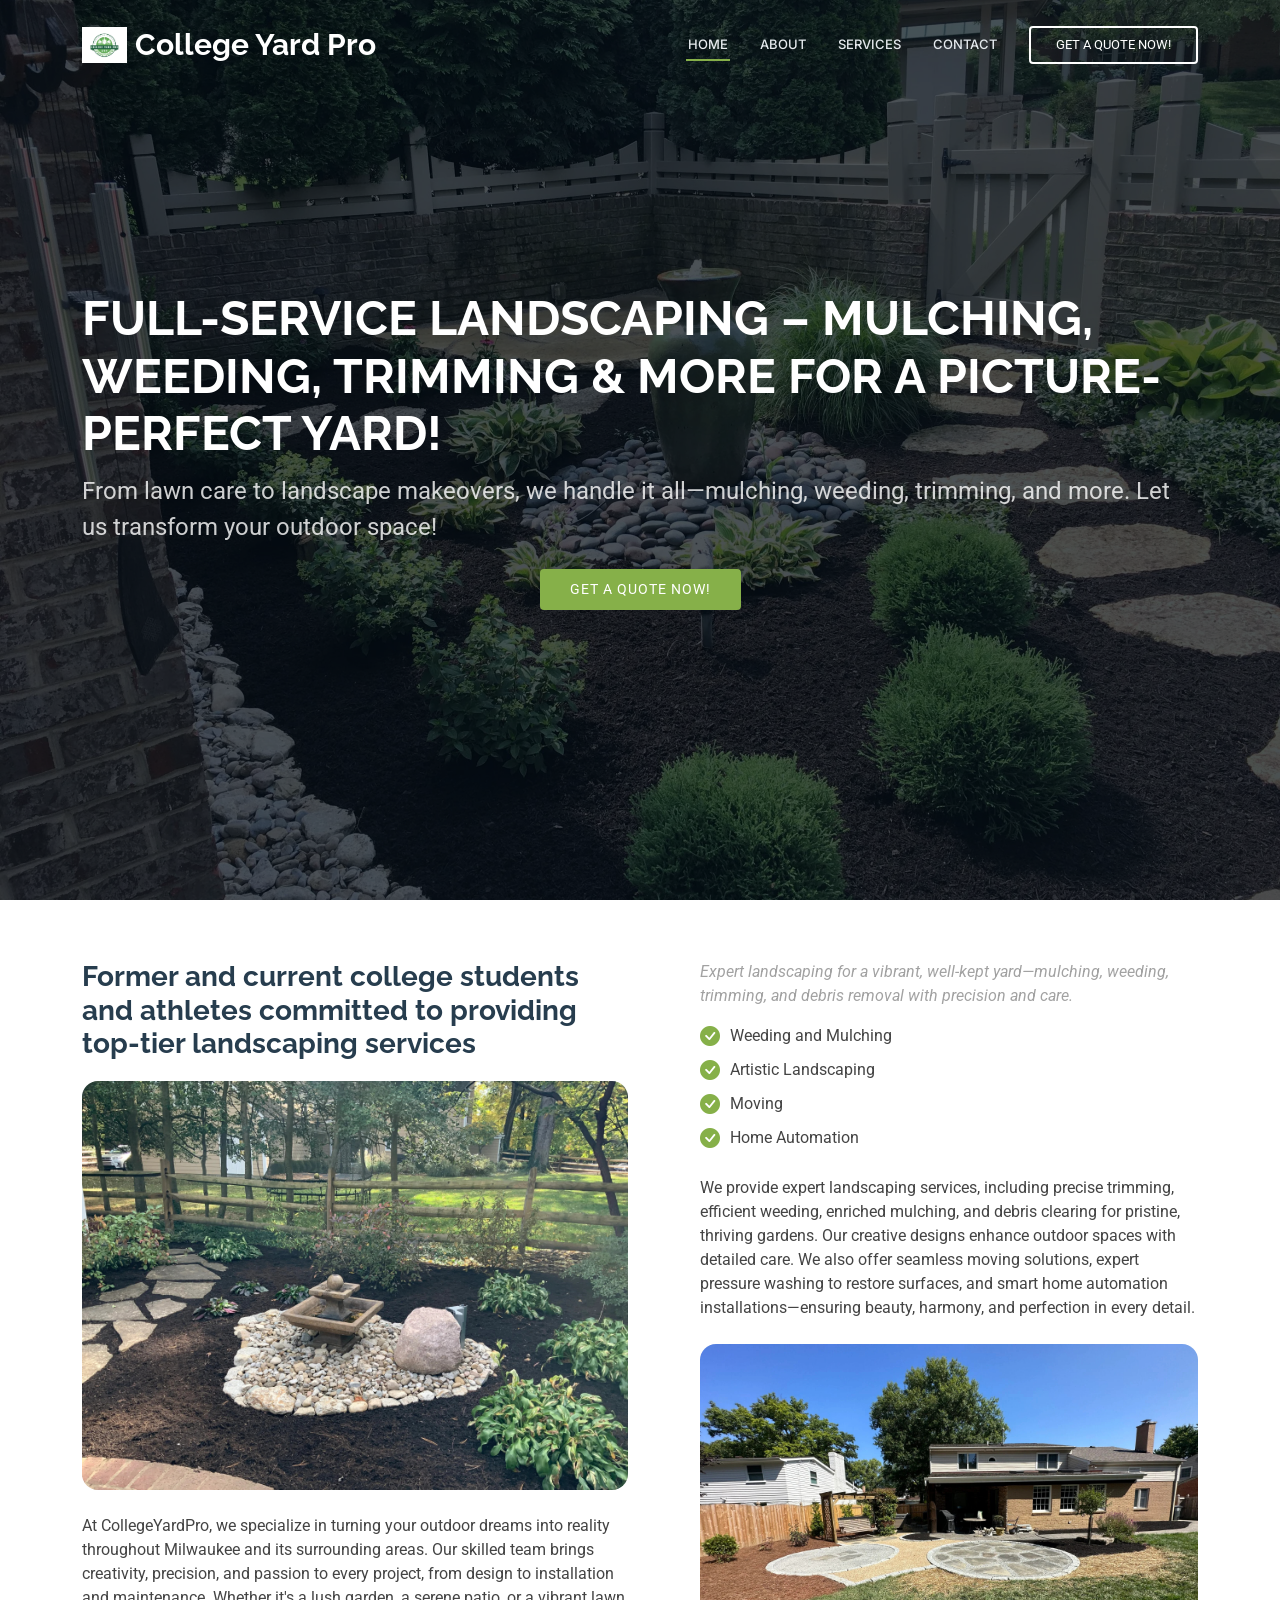
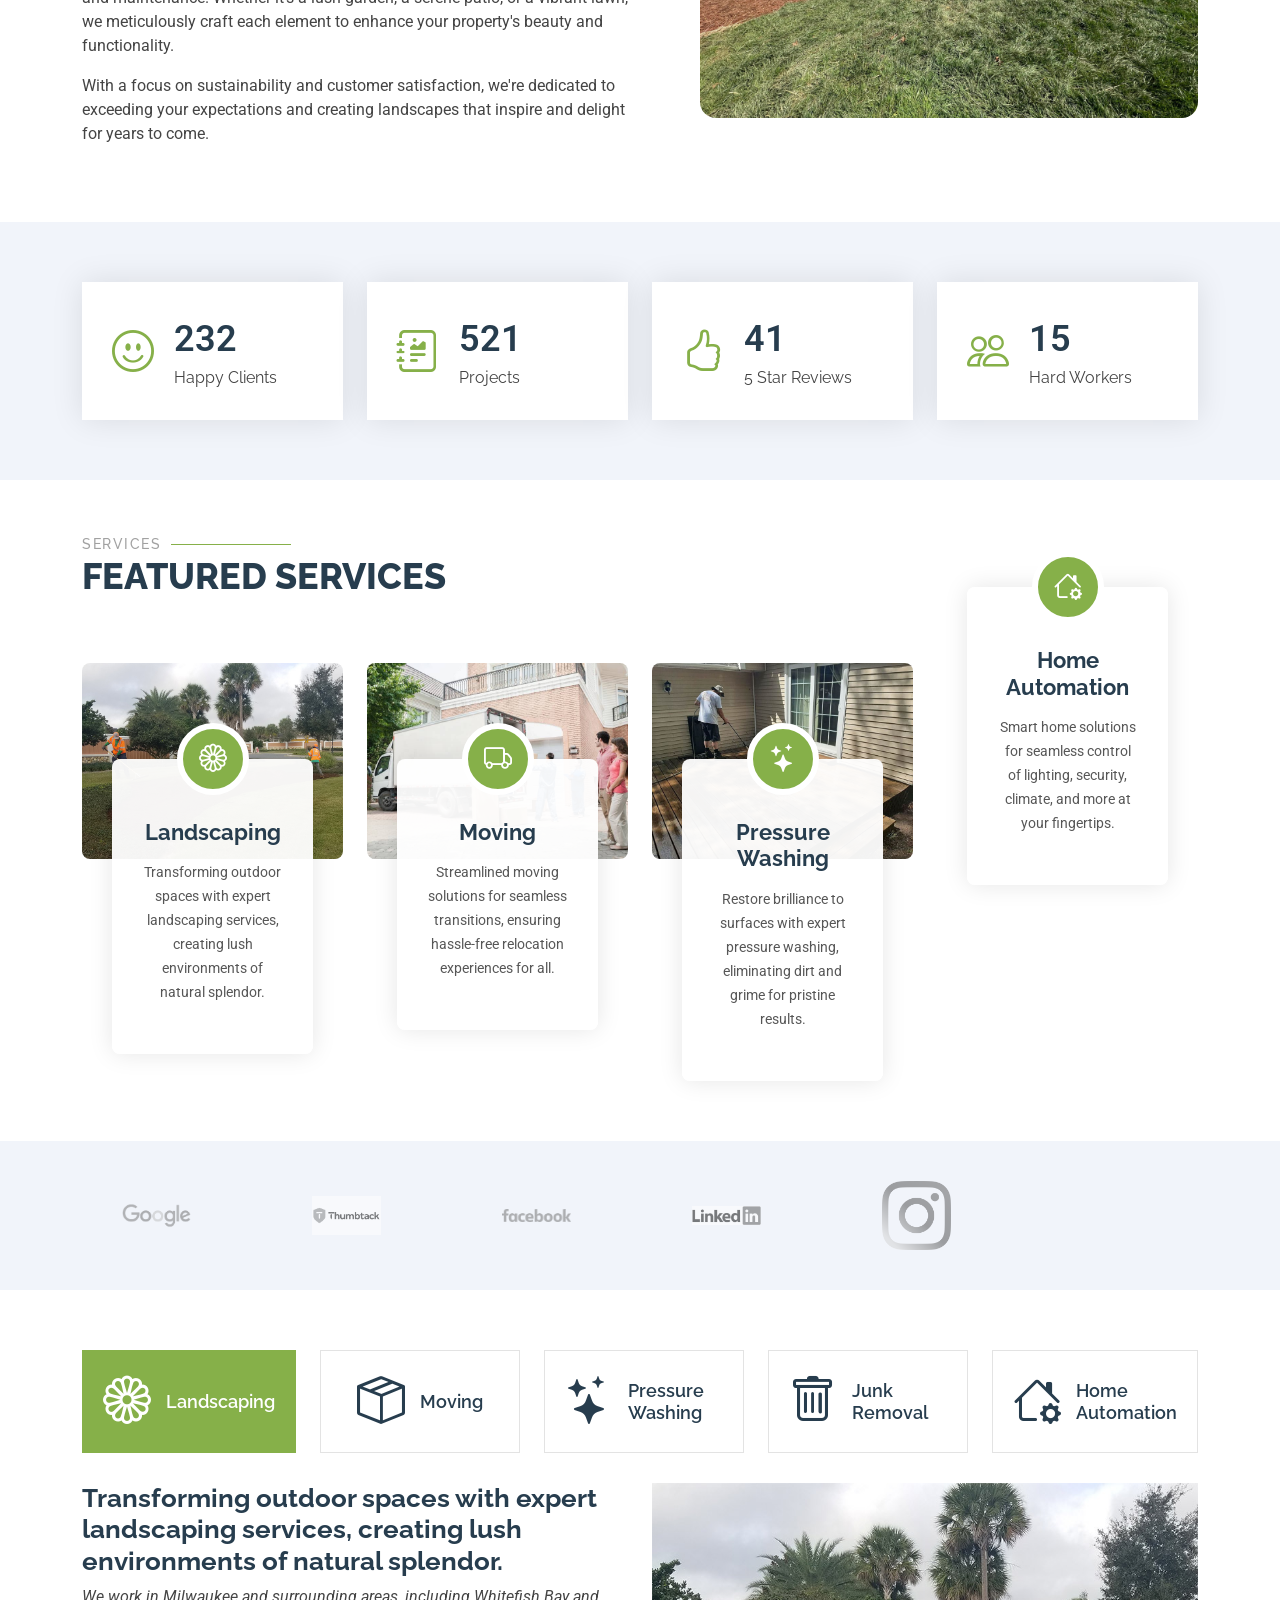
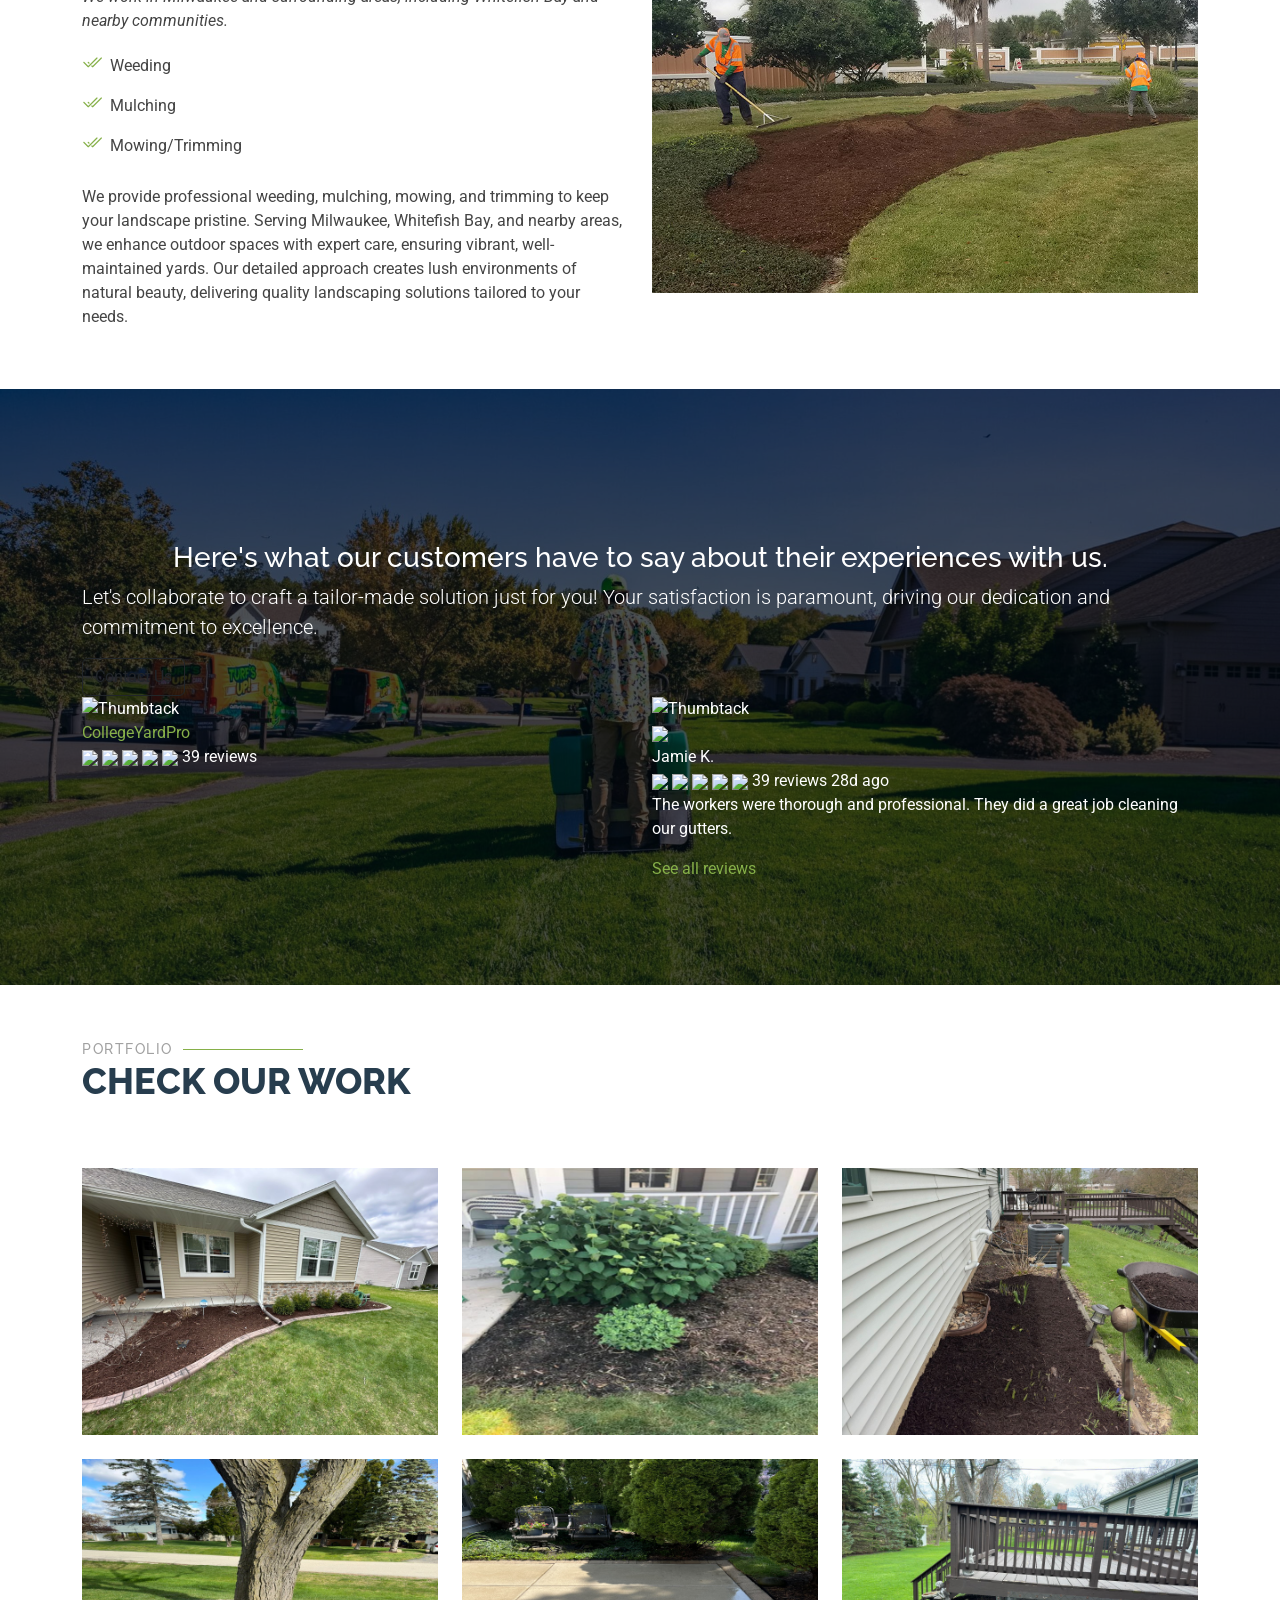
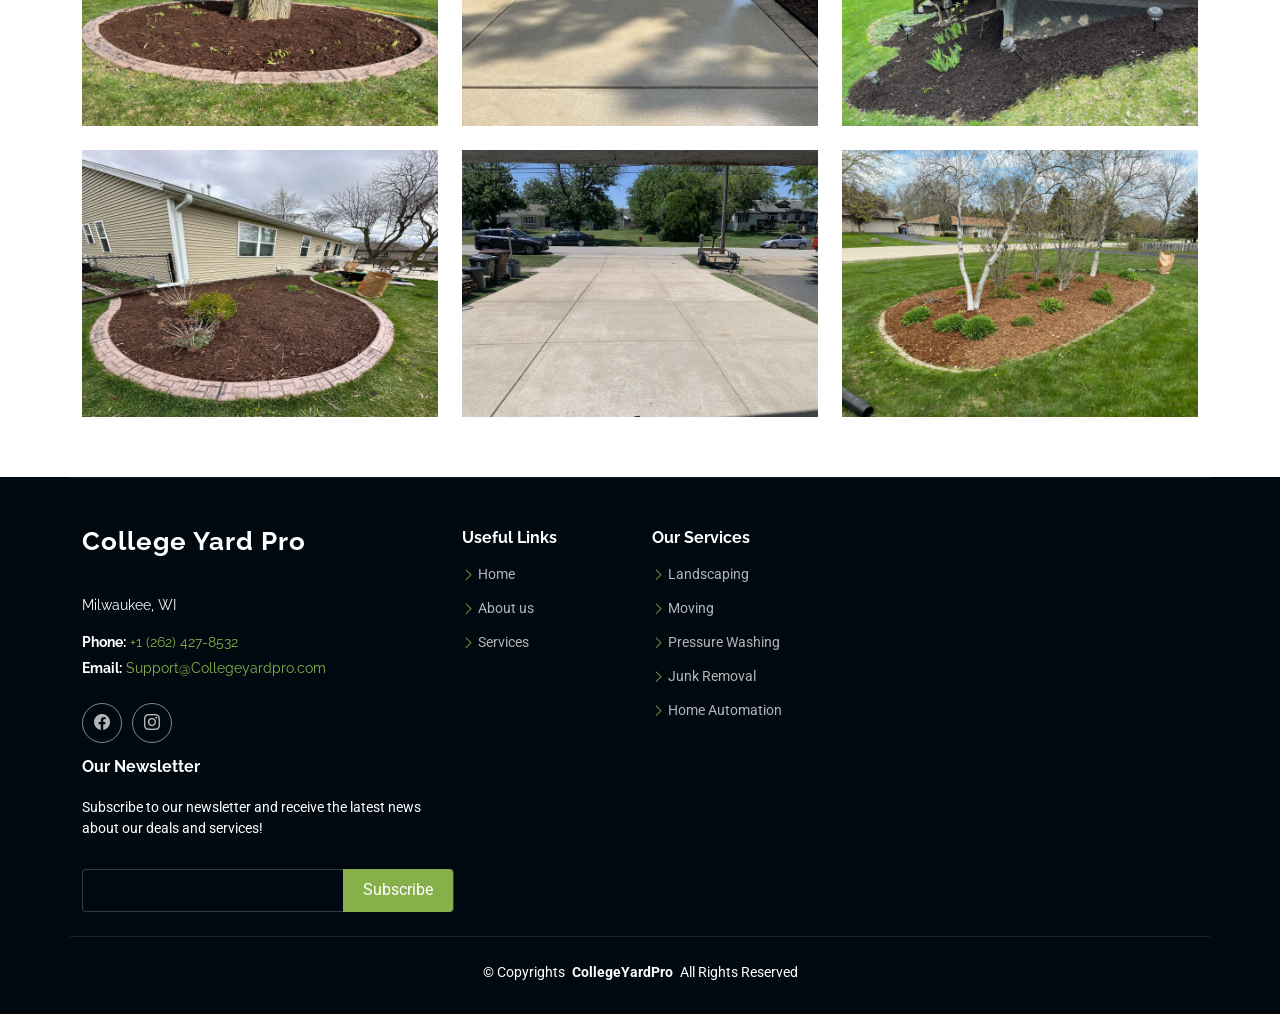
==== commit bbce05b0: "Update fmt.Println message from 'Hello' to 'Goodbye'" ====
--- a/index.html
+++ b/index.html
@@ -12,8 +12,6 @@
   gtag('config', 'G-ML08FC9DQZ');
   gtag('config', 'AW-16985066232');
 </script>
-	
-<!-- Event snippet for Contact conversion page --> <script> gtag('event', 'conversion', {'send_to': 'AW-16985066232/oZMzCIPcrtEaEPiVjqM_'}); </script>
   <meta charset="utf-8">
   <meta content="width=device-width, initial-scale=1.0" name="viewport">
   <title>College Yard Pro</title>
@@ -23,6 +21,8 @@
   <!-- Favicons -->
   <link rel="shortcut icon" type="image/x-icon" href="img/favicon.png">
   <link href="assets/img/apple-touch-icon.png" rel="apple-touch-icon">
+  <meta name="theme-color" content="#2c4964">
+  <meta name="apple-mobile-web-app-capable" content="yes">
 
   <!-- Fonts -->
   <link href="https://fonts.googleapis.com" rel="preconnect">
@@ -61,41 +61,710 @@
 
       <nav id="navmenu" class="navmenu">
         <ul>
-          <li><a href="index.html" class="active">Home</a></li>
-          <li><a href="index.html#about">About</a></li>
-          <li><a href="index.html#services">Services</a></li>
+          <li><a href="#hero" class="active">Home</a></li>
+          <li><a href="#about">About</a></li>
+          <li><a href="#services">Services</a></li>
           <li><a href="starter-page.html">Contact</a></li>
         </ul>
         <i class="mobile-nav-toggle d-xl-none bi bi-list"></i>
       </nav>
 
-      <a class="cta-btn" href="starter-page.html">Get Started</a>
+      <a class="cta-btn" href="starter-page.html">Get a quote now!</a>
 
     </div>
   </header>
 
   <main class="main">
 
-    <!-- Page Title -->
-    <div class="page-title dark-background" data-aos="fade" style="background-image: url(img/slider-img1.jpg);">
-      <div class="container position-relative">
-        <h1>Contact Us</h1>
-        <p>Get in touch today for expert landscaping solutions tailored to your needs in Milwaukee and the surrounding areas</p>
-      </div>
-    </div><!-- End Page Title -->
-
-    <!-- Starter Section Section -->
-    <section id="starter-section" class="starter-section section">
+    <!-- Hero Section -->
+    <section id="hero" class="hero section dark-background">
+
+      <img src="img/slider-img1.jpg" alt="" data-aos="fade-in">
+
+      <div class="container d-flex flex-column align-items-center">
+        <h2 data-aos="fade-up" data-aos-delay="100">Full-Service Landscaping – Mulching, Weeding, Trimming & More for a Picture-Perfect Yard!</h2>
+        <p data-aos="fade-up" data-aos-delay="200">From lawn care to landscape makeovers, we handle it all—mulching, weeding, trimming, and more. Let us transform your outdoor space!</p>
+        <div class="d-flex mt-4" data-aos="fade-up" data-aos-delay="300">
+          <a href="starter-page.html" class="btn-get-started">Get a quote now!</a>
+         <!-- <a href="https://www.youtube.com/watch?v=Y7f98aduVJ8" class="glightbox btn-watch-video d-flex align-items-center"><i class="bi bi-play-circle"></i><span>Watch Video</span></a>-->
+        </div>
+      </div>
+
+    </section><!-- /Hero Section -->
+
+    <!-- About Section -->
+    <section id="about" class="about section">
+
+      <div class="container">
+
+        <div class="row gy-4">
+          <div class="col-lg-6" data-aos="fade-up" data-aos-delay="100">
+            <h3>Former and current college students and athletes committed to providing top-tier landscaping services</h3>
+            <img src="assets/img/about.jpg" class="img-fluid rounded-4 mb-4" alt="">
+            <p>At CollegeYardPro, we specialize in turning your outdoor dreams into reality throughout Milwaukee and its surrounding areas. Our skilled team brings creativity, precision, and passion to every project, from design to installation and maintenance. Whether it's a lush garden, a serene patio, or a vibrant lawn, we meticulously craft each element to enhance your property's beauty and functionality.
+					</p>
+            <p>With a focus on sustainability and customer satisfaction, we're dedicated to exceeding your expectations and creating landscapes that inspire and delight for years to come.</p>
+          </div>
+          <div class="col-lg-6" data-aos="fade-up" data-aos-delay="250">
+            <div class="content ps-0 ps-lg-5">
+              <p class="fst-italic">
+                Expert landscaping for a vibrant, well-kept yard—mulching, weeding, trimming, and debris removal with precision and care.
+              </p>
+              <ul>
+                <li><i class="bi bi-check-circle-fill"></i> <span>Weeding and Mulching</span></li>
+                <li><i class="bi bi-check-circle-fill"></i> <span>Artistic Landscaping</span></li>
+                <li><i class="bi bi-check-circle-fill"></i> <span>Moving</span></li>
+                <li><i class="bi bi-check-circle-fill"></i> <span>Home Automation</span></li>
+              </ul>
+              <p>
+                We provide expert landscaping services, including precise trimming, efficient weeding, enriched mulching, and debris clearing for pristine, thriving gardens. Our creative designs enhance outdoor spaces with detailed care. We also offer seamless moving solutions, expert pressure washing to restore surfaces, and smart home automation installations—ensuring beauty, harmony, and perfection in every detail.
+              </p>
+
+              <div class="position-relative mt-4">
+                <img src="assets/img/about-2.jpg" class="img-fluid rounded-4" alt="">
+              </div>
+            </div>
+          </div>
+        </div>
+
+      </div>
+
+    </section><!-- /About Section -->
+
+    <!-- Stats Section -->
+    <section id="stats" class="stats section light-background">
+
+      <div class="container" data-aos="fade-up" data-aos-delay="100">
+
+        <div class="row gy-4">
+
+          <div class="col-lg-3 col-md-6">
+            <div class="stats-item d-flex align-items-center w-100 h-100">
+              <i class="bi bi-emoji-smile color-blue flex-shrink-0"></i>
+              <div>
+                <span data-purecounter-start="0" data-purecounter-end="232" data-purecounter-duration="1" class="purecounter"></span>
+                <p>Happy Clients</p>
+              </div>
+            </div>
+          </div><!-- End Stats Item -->
+
+          <div class="col-lg-3 col-md-6">
+            <div class="stats-item d-flex align-items-center w-100 h-100">
+              <i class="bi bi-journal-richtext color-orange flex-shrink-0"></i>
+              <div>
+                <span data-purecounter-start="0" data-purecounter-end="521" data-purecounter-duration="1" class="purecounter"></span>
+                <p>Projects</p>
+              </div>
+            </div>
+          </div><!-- End Stats Item -->
+
+          <div class="col-lg-3 col-md-6">
+            <div class="stats-item d-flex align-items-center w-100 h-100">
+              <i class="bi bi-hand-thumbs-up color-green flex-shrink-0"></i>
+              <div>
+                <span data-purecounter-start="0" data-purecounter-end="41" data-purecounter-duration="1" class="purecounter"></span>
+                <p>5 Star Reviews</p>
+              </div>
+            </div>
+          </div><!-- End Stats Item -->
+
+          <div class="col-lg-3 col-md-6">
+            <div class="stats-item d-flex align-items-center w-100 h-100">
+              <i class="bi bi-people color-pink flex-shrink-0"></i>
+              <div>
+                <span data-purecounter-start="0" data-purecounter-end="15" data-purecounter-duration="1" class="purecounter"></span>
+                <p>Hard Workers</p>
+              </div>
+            </div>
+          </div><!-- End Stats Item -->
+
+        </div>
+
+      </div>
+
+    </section><!-- /Stats Section -->
+
+    <!-- Services Section -->
+    <section id="services" class="services section">
 
       <!-- Section Title -->
       <div class="container section-title" data-aos="fade-up">
-        <script type="text/javascript" src="https://form.jotform.com/jsform/250964503772057"></script>
+        <h2>Services</h2>
+        <p>Featured Services<br></p>
       </div><!-- End Section Title -->
+
+      <div class="container" data-aos="fade-up" data-aos-delay="100">
+
+        <div class="row gy-5">
+
+          <div class="col-xl-3 col-md-6" data-aos="zoom-in" data-aos-delay="200">
+            <div class="service-item">
+              <div class="img">
+                <img src="assets/img/services-1.jpg" class="img-fluid" alt="">
+              </div>
+              <div class="details position-relative">
+                <div class="icon">
+                  <i class="bi bi-flower1"></i>
+                </div>
+                <a href="#features" class="stretched-link">
+                  <h3>Landscaping</h3>
+                </a>
+                <p>Transforming outdoor spaces with expert landscaping services, creating lush environments of natural splendor.</p>
+              </div>
+            </div>
+          </div><!-- End Service Item -->
+
+          <div class="col-xl-3 col-md-6" data-aos="zoom-in" data-aos-delay="300">
+            <div class="service-item">
+              <div class="img">
+                <img src="assets/img/services-2.jpg" class="img-fluid" alt="">
+              </div>
+              <div class="details position-relative">
+                <div class="icon">
+                  <i class="bi bi-truck"></i>
+                </div>
+                <a href="#features" class="stretched-link">
+                  <h3>Moving</h3>
+                </a>
+                <p>Streamlined moving solutions for seamless transitions, ensuring hassle-free relocation experiences for all.</p>
+              </div>
+            </div>
+          </div><!-- End Service Item -->
+
+          <div class="col-xl-3 col-md-6" data-aos="zoom-in" data-aos-delay="400">
+            <div class="service-item">
+              <div class="img">
+                <img src="assets/img/services-3.jpg" class="img-fluid" alt="">
+              </div>
+              <div class="details position-relative">
+                <div class="icon">
+                  <i class="bi bi-stars"></i>
+                </div>
+                <a href="#features" class="stretched-link">
+                  <h3>Pressure Washing</h3>
+                </a>
+                <p>Restore brilliance to surfaces with expert pressure washing, eliminating dirt and grime for pristine results.</p>
+              </div>
+            </div>
+          </div><!-- End Service Item -->
+
+          <div class="col-xl-3 col-md-6" data-aos="zoom-in" data-aos-delay="500">
+            <div class="service-item">
+              <div class="img">
+                <img src="assets/img/services-4.jpg" class="img-fluid" alt="">
+              </div>
+              <div class="details position-relative">
+                <div class="icon">
+                  <i class="bi bi-house-gear"></i>
+                </div>
+                <a href="#features" class="stretched-link">
+                  <h3>Home Automation</h3>
+                </a>
+                <p>Smart home solutions for seamless control of lighting, security, climate, and more at your fingertips.</p>
+              </div>
+            </div>
+          </div><!-- End Service Item -->
+
+        </div>
+
+      </div>
+
+    </section><!-- /Services Section -->
+
+    <!-- Clients Section -->
+    <section id="clients" class="clients section light-background">
+
       <div class="container" data-aos="fade-up">
-        
-      </div>
-		
-    </section><!-- /Starter Section Section -->
+
+        <div class="row gy-4">
+
+          <div class="col-xl-2 col-md-3 col-6 client-logo">
+            <a href="https://share.google/6NJmNpVpiuZWGlntn">
+              <img src="assets/img/clients/client-1.png" class="img-fluid" alt="">
+            </a>
+          </div><!-- End Client Item -->
+
+ <div class="col-xl-2 col-md-3 col-6 client-logo">
+    <a href="https://www.thumbtack.com/wi/milwaukee/lawn-care/collegeyardpro/service/456622368533708814">
+        <img src="assets/img/clients/client-2.png" class="img-fluid" alt="">
+    </a>
+</div><!-- End Client Item -->
+
+<div class="col-xl-2 col-md-3 col-6 client-logo">
+    <a href="https://www.facebook.com/CollegeYardPro/">
+        <img src="assets/img/clients/client-3.png" class="img-fluid" alt="">
+    </a>
+</div><!-- End Client Item -->
+
+          <div class="col-xl-2 col-md-3 col-6 client-logo">
+            <a href="https://share.google/6NJmNpVpiuZWGlntn">
+              <img src="assets/img/clients/client-4.png" class="img-fluid" alt="">
+            </a>
+          </div><!-- End Client Item -->
+
+<div class="col-xl-2 col-md-3 col-6 client-logo">
+    <a href="https://www.instagram.com/collegeyardpro/">
+        <img src="assets/img/clients/client-5.png" class="img-fluid" alt="">
+    </a>
+</div><!-- End Client Item -->
+
+
+        </div>
+
+      </div>
+
+    </section><!-- /Clients Section -->
+
+    <!-- Features Section -->
+    <section id="features" class="features section">
+
+      <div class="container">
+
+        <ul class="nav nav-tabs row d-flex" data-aos="fade-up" data-aos-delay="100">
+          <li class="nav-item col-6 col-md">
+            <a class="nav-link active show" data-bs-toggle="tab" data-bs-target="#features-tab-1">
+              <i class="bi bi-flower1"></i>
+              <h4 class="d-none d-lg-block">Landscaping</h4>
+            </a>
+          </li>
+          <li class="nav-item col-6 col-md">
+            <a class="nav-link" data-bs-toggle="tab" data-bs-target="#features-tab-2">
+              <i class="bi bi-box-seam"></i>
+              <h4 class="d-none d-lg-block">Moving</h4>
+            </a>
+          </li>
+          <li class="nav-item col-6 col-md">
+            <a class="nav-link" data-bs-toggle="tab" data-bs-target="#features-tab-3">
+              <i class="bi bi-stars"></i>
+              <h4 class="d-none d-lg-block">Pressure Washing</h4>
+            </a>
+          </li>
+          <li class="nav-item col-6 col-md">
+            <a class="nav-link" data-bs-toggle="tab" data-bs-target="#features-tab-4">
+              <i class="bi bi-trash"></i>
+              <h4 class="d-none d-lg-block">Junk Removal</h4>
+            </a>
+          </li>
+          <li class="nav-item col-6 col-md">
+            <a class="nav-link" data-bs-toggle="tab" data-bs-target="#features-tab-5">
+              <i class="bi bi-house-gear"></i>
+              <h4 class="d-none d-lg-block">Home Automation</h4>
+            </a>
+          </li>
+        </ul><!-- End Tab Nav -->
+
+        <div class="tab-content" data-aos="fade-up" data-aos-delay="200">
+
+          <div class="tab-pane fade active show" id="features-tab-1">
+            <div class="row">
+              <div class="col-lg-6 order-2 order-lg-1 mt-3 mt-lg-0">
+                <h3>Transforming outdoor spaces with expert landscaping services, creating lush environments of natural splendor.</h3>
+                <p class="fst-italic">
+                  We work in Milwaukee and surrounding areas, including Whitefish Bay and nearby communities.
+                </p>
+                <ul>
+                  <li><i class="bi bi-check2-all"></i>
+                    <span>Weeding</span>
+                  </li>
+                  <li><i class="bi bi-check2-all"></i> <span>Mulching </span></li>
+                  <li><i class="bi bi-check2-all"></i> <span>Mowing/Trimming</span></li>
+                </ul>
+                <p>
+                  We provide professional weeding, mulching, mowing, and trimming to keep your landscape pristine. Serving Milwaukee, Whitefish Bay, and nearby areas, we enhance outdoor spaces with expert care, ensuring vibrant, well-maintained yards. Our detailed approach creates lush environments of natural beauty, delivering quality landscaping solutions tailored to your needs.
+                </p>
+              </div>
+              <div class="col-lg-6 order-1 order-lg-2 text-center">
+                <img src="assets/img/working-1.jpg" alt="" class="img-fluid">
+              </div>
+            </div>
+          </div><!-- End Tab Content Item -->
+
+          <div class="tab-pane fade" id="features-tab-2">
+            <div class="row">
+              <div class="col-lg-6 order-2 order-lg-1 mt-3 mt-lg-0">
+                <h3>Moving</h3>
+                <p>
+                  Streamlined moving solutions for seamless transitions, ensuring hassle-free relocation experiences for all.
+                </p>
+                <p class="fst-italic">
+                  Lorem ipsum dolor sit amet, consectetur adipiscing elit, sed do eiusmod tempor incididunt ut labore et dolore
+                  magna aliqua.
+                </p>
+                <ul>
+                  <li><i class="bi bi-check2-all"></i> <span>Houses (1-4+ bedroom)</span></li>
+                  <li><i class="bi bi-check2-all"></i> <span>Apartments</span></li>
+                  <li><i class="bi bi-check2-all"></i> <span>Single items (Couches,Appliances (EX: fridges, stoves, ovens), Big tables)</span></li>
+                  <li><i class="bi bi-check2-all"></i> <span>Storage Units</span></li>
+                </ul>
+              </div>
+              <div class="col-lg-6 order-1 order-lg-2 text-center">
+                <img src="assets/img/working-2.jpg" alt="" class="img-fluid">
+              </div>
+            </div>
+          </div><!-- End Tab Content Item -->
+
+          <div class="tab-pane fade" id="features-tab-3">
+            <div class="row">
+              <div class="col-lg-6 order-2 order-lg-1 mt-3 mt-lg-0">
+                <h3>Pressure Washing</h3>
+                <p>
+                  Restore brilliance to surfaces with expert pressure washing,
+eliminating dirt and grime for pristine results.
+                </p>
+                <ul>
+                  <li><i class="bi bi-check2-all"></i> <span>Driveways</span></li>
+                  <li><i class="bi bi-check2-all"></i> <span>Sidewalks</span></li>
+                  <li><i class="bi bi-check2-all"></i> <span>Patios</span></li>
+                </ul>
+                <!--<p class="fst-italic">
+                  Lorem ipsum dolor sit amet, consectetur adipiscing elit, sed do eiusmod tempor incididunt ut labore et dolore
+                  magna aliqua.
+                </p>-->
+              </div>
+              <div class="col-lg-6 order-1 order-lg-2 text-center">
+                <img src="assets/img/working-3.jpg" alt="" class="img-fluid">
+              </div>
+            </div>
+          </div><!-- End Tab Content Item -->
+
+          <div class="tab-pane fade" id="features-tab-4">
+            <div class="row">
+              <div class="col-lg-6 order-2 order-lg-1 mt-3 mt-lg-0">
+                <h3>Junk Removal</h3>
+                <p>
+                  We provide fast and reliable junk removal solutions, ensuring a clutter-free environment for homes and businesses in Milwaukee and surrounding areas, including Whitefish Bay. We prioritize eco-friendly disposal methods to minimize our environmental impact.
+
+
+                </p>
+               <!-- <p class="fst-italic">
+                  Lorem ipsum dolor sit amet, consectetur adipiscing elit, sed do eiusmod tempor incididunt ut labore et dolore
+                  magna aliqua.
+                </p>-->
+                <ul>
+                  <li><i class="bi bi-check2-all"></i> <span>Fast and Reliable Service</span></li>
+                  <li><i class="bi bi-check2-all"></i> <span>Eco-Friendly Disposal</span></li>
+                  <li><i class="bi bi-check2-all"></i> <span>Clutter-Free Environment</span></li>
+                </ul>
+              </div>
+              <div class="col-lg-6 order-1 order-lg-2 text-center">
+                <img src="assets/img/working-4.jpg" alt="" class="img-fluid">
+              </div>
+            </div>
+          </div><!-- End Tab Content Item -->
+
+          <div class="tab-pane fade" id="features-tab-5">
+            <div class="row">
+              <div class="col-lg-6 order-2 order-lg-1 mt-3 mt-lg-0">
+                <h3>Home Automation</h3>
+                <p>
+                  We bring smart technology to your home, offering professional installation and setup of home automation systems throughout Milwaukee and surrounding areas. From smart lighting to security systems, we make your home smarter, safer, and more efficient.
+                </p>
+                <ul>
+                  <li><i class="bi bi-check2-all"></i> <span>Smart Lighting Installation</span></li>
+                  <li><i class="bi bi-check2-all"></i> <span>Security Camera & Doorbell Setup</span></li>
+                  <li><i class="bi bi-check2-all"></i> <span>Smart Thermostat Installation</span></li>
+                  <li><i class="bi bi-check2-all"></i> <span>Voice Assistant Integration (Alexa, Google Home, Apple Home)</span></li>
+                  <li><i class="bi bi-check2-all"></i> <span>Smart Lock Installation</span></li>
+                  <li><i class="bi bi-check2-all"></i> <span>Home Theater & Audio Setup</span></li>
+                </ul>
+              </div>
+              <div class="col-lg-6 order-1 order-lg-2 text-center">
+                <img src="assets/img/working-5.jpg" alt="" class="img-fluid">
+              </div>
+            </div>
+          </div><!-- End Tab Content Item -->
+
+        </div>
+
+      </div>
+
+    </section><!-- /Features Section -->
+
+    <!-- Services 2 Section -->
+   <!-- <section id="services-2" class="services-2 section light-background">
+
+      <!-- Section Title -->
+     <!-- <div class="container section-title" data-aos="fade-up">
+        <h2>Services</h2>
+        <p>CHECK OUR SERVICES</p>
+      </div><!-- End Section Title -->
+
+     <!-- <div class="container">
+
+        <div class="row gy-4">
+
+          <div class="col-md-6" data-aos="fade-up" data-aos-delay="100">
+            <div class="service-item d-flex position-relative h-100">
+              <i class="bi bi-briefcase icon flex-shrink-0"></i>
+              <div>
+                <h4 class="title"><a href="#" class="stretched-link">Lorem Ipsum</a></h4>
+                <p class="description">Voluptatum deleniti atque corrupti quos dolores et quas molestias excepturi sint occaecati cupiditate non provident</p>
+              </div>
+            </div>
+          </div><!-- End Service Item -->
+
+         <!-- <div class="col-md-6" data-aos="fade-up" data-aos-delay="200">
+            <div class="service-item d-flex position-relative h-100">
+              <i class="bi bi-card-checklist icon flex-shrink-0"></i>
+              <div>
+                <h4 class="title"><a href="#" class="stretched-link">Dolor Sitema</a></h4>
+                <p class="description">Minim veniam, quis nostrud exercitation ullamco laboris nisi ut aliquip ex ea commodo consequat tarad limino ata</p>
+              </div>
+            </div>
+          </div><!-- End Service Item -->
+
+        <!--  <div class="col-md-6" data-aos="fade-up" data-aos-delay="300">
+            <div class="service-item d-flex position-relative h-100">
+              <i class="bi bi-bar-chart icon flex-shrink-0"></i>
+              <div>
+                <h4 class="title"><a href="#" class="stretched-link">Sed ut perspiciatis</a></h4>
+                <p class="description">Duis aute irure dolor in reprehenderit in voluptate velit esse cillum dolore eu fugiat nulla pariatur</p>
+              </div>
+            </div>
+          </div><!-- End Service Item -->
+
+        <!--  <div class="col-md-6" data-aos="fade-up" data-aos-delay="400">
+            <div class="service-item d-flex position-relative h-100">
+              <i class="bi bi-binoculars icon flex-shrink-0"></i>
+              <div>
+                <h4 class="title"><a href="#" class="stretched-link">Magni Dolores</a></h4>
+                <p class="description">Excepteur sint occaecat cupidatat non proident, sunt in culpa qui officia deserunt mollit anim id est laborum</p>
+              </div>
+            </div>
+          </div><!-- End Service Item -->
+
+       <!--   <div class="col-md-6" data-aos="fade-up" data-aos-delay="500">
+            <div class="service-item d-flex position-relative h-100">
+              <i class="bi bi-brightness-high icon flex-shrink-0"></i>
+              <div>
+                <h4 class="title"><a href="#" class="stretched-link">Nemo Enim</a></h4>
+                <p class="description">At vero eos et accusamus et iusto odio dignissimos ducimus qui blanditiis praesentium voluptatum deleniti atque</p>
+              </div>
+            </div>
+          </div><!-- End Service Item -->
+
+         <!-- <div class="col-md-6" data-aos="fade-up" data-aos-delay="600">
+            <div class="service-item d-flex position-relative h-100">
+              <i class="bi bi-calendar4-week icon flex-shrink-0"></i>
+              <div>
+                <h4 class="title"><a href="#" class="stretched-link">Eiusmod Tempor</a></h4>
+                <p class="description">Et harum quidem rerum facilis est et expedita distinctio. Nam libero tempore, cum soluta nobis est eligendi</p>
+              </div>
+            </div>
+          </div><!-- End Service Item -->
+
+      <!--  </div>
+
+      </div>
+
+    </section><!-- /Services 2 Section -->
+
+    <!-- Testimonials Section -->
+    <section id="info" class="testimonials section dark-background"> 
+  <img src="assets/img/testimonials-bg.jpg" class="testimonials-bg" alt="">
+  <div class="container" data-aos="fade-up" data-aos-delay="100"> 
+    <div class="row"> 
+      <div class="col mt-5 pt-4 gC"> 
+        <h3 align="center">Here's what our customers have to say about their experiences with us.</h3>
+        <p class="lead">Let's collaborate to craft a tailor-made solution just for you! Your satisfaction is paramount, driving our dedication and commitment to excellence.</p> 
+        <a align="center" href="contact.html" class="btn btn-outline-dark">Contact Us</a> 
+      </div> 
+    </div> 
+
+    <div class="row"> 
+      <div class="col-lg-6 col-md-6 col-sm-12 justify-content-center text-left infoS">
+        <div class="widget" id="tt-review-widget-star"> 
+          <img src="https://cdn.thumbtackstatic.com/fe-assets-web/media/logos/thumbtack/wordmark.svg" alt="Thumbtack" class="tt-logo" /> 
+          <a target="_blank" href="https://www.thumbtack.com/wi/milwaukee/lawn-care/collegeyardpro/service/456622368533708814"> 
+            <div>CollegeYardPro</div> 
+          </a> 
+          <div id="tt-dynamic"> 
+            <img src="https://cdn.thumbtackstatic.com/fe-assets-web/media/pages/profile/standard-widgets/review-widget/orange_star.svg">
+            <img src="https://cdn.thumbtackstatic.com/fe-assets-web/media/pages/profile/standard-widgets/review-widget/orange_star.svg">
+            <img src="https://cdn.thumbtackstatic.com/fe-assets-web/media/pages/profile/standard-widgets/review-widget/orange_star.svg">
+            <img src="https://cdn.thumbtackstatic.com/fe-assets-web/media/pages/profile/standard-widgets/review-widget/orange_star.svg">
+            <img src="https://cdn.thumbtackstatic.com/fe-assets-web/media/pages/profile/standard-widgets/review-widget/orange_star.svg">
+            <span>39 reviews</span> 
+          </div> 
+          <script src="https://www.thumbtack.com/profile/widgets/scripts/?service_pk=456622368533708814&widget_id=review&type=star"></script> 
+        </div> 
+      </div> 
+
+      <div class="col-lg-6 col-md-6 col-sm-6 justify-content-center text-left infoS"> 
+        <div class="widget" id="tt-review-widget-one"> 
+          <img src="https://cdn.thumbtackstatic.com/fe-assets-web/media/logos/thumbtack/wordmark.svg" alt="Thumbtack" /> 
+          <div id="tt-dynamic"> 
+            <div class="tt-left"> 
+              <img src="https://cdn.thumbtackstatic.com/fe-assets-web/_assets/images/release/components/avatar/images/legacy-default-avatar-50x50.25cbe35c0002a2eef6cbc5f1c4f271545eafbb59.png" /> 
+            </div> 
+            <div class="tt-right"> 
+              <div class="tt-name">Jamie K.</div> 
+              <div class="tt-stars"> 
+                <img src="https://cdn.thumbtackstatic.com/fe-assets-web/media/pages/profile/standard-widgets/review-widget/orange_star.svg">
+                <img src="https://cdn.thumbtackstatic.com/fe-assets-web/media/pages/profile/standard-widgets/review-widget/orange_star.svg">
+                <img src="https://cdn.thumbtackstatic.com/fe-assets-web/media/pages/profile/standard-widgets/review-widget/orange_star.svg">
+                <img src="https://cdn.thumbtackstatic.com/fe-assets-web/media/pages/profile/standard-widgets/review-widget/orange_star.svg">
+                <img src="https://cdn.thumbtackstatic.com/fe-assets-web/media/pages/profile/standard-widgets/review-widget/orange_star.svg">
+                <span>39 reviews</span> <span>28d ago</span> 
+              </div> 
+              <p>The workers were thorough and professional. They did a great job cleaning our gutters.</p> 
+              <a target="_blank" href="https://www.thumbtack.com/wi/milwaukee/lawn-care/collegeyardpro/service/456622368533708814">See all reviews</a> 
+            </div> 
+            <br/> 
+          </div> 
+          <script src="https://www.thumbtack.com/profile/widgets/scripts/?service_pk=456622368533708814&widget_id=review&type=one"></script> 
+        </div> 
+      </div> 
+    </div> 
+  </div> 
+</section>
+
+
+    <!-- Portfolio Section -->
+    <section id="portfolio" class="portfolio section">
+
+      <!-- Section Title -->
+      <div class="container section-title" data-aos="fade-up">
+        <h2>Portfolio</h2>
+        <p>CHECK OUR WORK</p>
+      </div><!-- End Section Title -->
+
+      <div class="container">
+
+        <div class="isotope-layout" data-default-filter="*" data-layout="masonry" data-sort="original-order">
+
+          <!--<ul class="portfolio-filters isotope-filters" data-aos="fade-up" data-aos-delay="100">
+            <li data-filter="*" class="filter-active">All</li>
+            <li data-filter=".filter-app">App</li>
+            <li data-filter=".filter-product">Product</li>
+            <li data-filter=".filter-branding">Branding</li>
+            <li data-filter=".filter-books">Books</li>
+          </ul><!-- End Portfolio Filters -->
+
+          <div class="row gy-4 isotope-container" data-aos="fade-up" data-aos-delay="200">
+
+            <div class="col-lg-4 col-md-6 portfolio-item isotope-item filter-app">
+              <div class="portfolio-content h-100">
+                <img src="assets/img/portfolio/app-1.jpg" class="img-fluid" alt="">
+                <div class="portfolio-info">
+                  <h4>Mulch</h4>
+                  
+                  <a href="assets/img/portfolio/app-1.jpg" title="Gallery" data-gallery="portfolio-gallery-app" class="glightbox preview-link"><i class="bi bi-zoom-in"></i></a>
+                  
+                </div>
+              </div>
+            </div><!-- End Portfolio Item -->
+
+            <div class="col-lg-4 col-md-6 portfolio-item isotope-item filter-product">
+              <div class="portfolio-content h-100">
+                <img src="assets/img/portfolio/product-1.jpg" class="img-fluid" alt="">
+                <div class="portfolio-info">
+                  <h4>Mulch</h4>
+                  
+                  <a href="assets/img/portfolio/product-1.jpg" title="Gallery" data-gallery="portfolio-gallery-product" class="glightbox preview-link"><i class="bi bi-zoom-in"></i></a>
+                  
+                </div>
+              </div>
+            </div><!-- End Portfolio Item -->
+
+
+            <div class="col-lg-4 col-md-6 portfolio-item isotope-item filter-books">
+              <div class="portfolio-content h-100">
+                <img src="assets/img/portfolio/books-1.jpg" class="img-fluid" alt="">
+                <div class="portfolio-info">
+                  <h4>Mulch</h4>
+                  
+                  <a href="assets/img/portfolio/books-1.jpg" title="Gallery" data-gallery="portfolio-gallery-book" class="glightbox preview-link"><i class="bi bi-zoom-in"></i></a>
+                  
+                </div>
+              </div>
+            </div><!-- End Portfolio Item -->
+
+            <div class="col-lg-4 col-md-6 portfolio-item isotope-item filter-app">
+              <div class="portfolio-content h-100">
+                <img src="assets/img/portfolio/app-2.jpg" class="img-fluid" alt="">
+                <div class="portfolio-info">
+                  <h4>Mulch</h4>
+                 
+                  <a href="assets/img/portfolio/app-2.jpg" title="Gallery" data-gallery="portfolio-gallery-app" class="glightbox preview-link"><i class="bi bi-zoom-in"></i></a>
+                  
+                </div>
+              </div>
+            </div><!-- End Portfolio Item -->
+
+            <div class="col-lg-4 col-md-6 portfolio-item isotope-item filter-product">
+              <div class="portfolio-content h-100">
+                <img src="assets/img/portfolio/product-2.jpg" class="img-fluid" alt="">
+                <div class="portfolio-info">
+                  <h4>Pressure Washing</h4>
+                  
+                  <a href="assets/img/portfolio/product-2.jpg" title="Gallery" data-gallery="portfolio-gallery-product" class="glightbox preview-link"><i class="bi bi-zoom-in"></i></a>
+                 
+                </div>
+              </div>
+            </div><!-- End Portfolio Item -->
+
+            <div class="col-lg-4 col-md-6 portfolio-item isotope-item filter-books">
+              <div class="portfolio-content h-100">
+                <img src="assets/img/portfolio/books-2.jpg" class="img-fluid" alt="">
+                <div class="portfolio-info">
+                  <h4>Mulch</h4>
+                  
+                  <a href="assets/img/portfolio/books-2.jpg" title="Gallery" data-gallery="portfolio-gallery-book" class="glightbox preview-link"><i class="bi bi-zoom-in"></i></a>
+                  
+                </div>
+              </div>
+            </div><!-- End Portfolio Item -->
+
+            <div class="col-lg-4 col-md-6 portfolio-item isotope-item filter-app">
+              <div class="portfolio-content h-100">
+                <img src="assets/img/portfolio/app-3.jpg" class="img-fluid" alt="">
+                <div class="portfolio-info">
+                  <h4>Weeding and Mulching</h4>
+                  
+                  <a href="assets/img/portfolio/app-3.jpg" title="Gallery" data-gallery="portfolio-gallery-app" class="glightbox preview-link"><i class="bi bi-zoom-in"></i></a>
+                  
+                </div>
+              </div>
+            </div><!-- End Portfolio Item -->
+
+            <div class="col-lg-4 col-md-6 portfolio-item isotope-item filter-product">
+              <div class="portfolio-content h-100">
+                <img src="assets/img/portfolio/product-3.jpg" class="img-fluid" alt="">
+                <div class="portfolio-info">
+                  <h4>Pressure Washing</h4>
+                  
+                  <a href="assets/img/portfolio/product-3.jpg" title="Gallery" data-gallery="portfolio-gallery-product" class="glightbox preview-link"><i class="bi bi-zoom-in"></i></a>
+                  
+                </div>
+              </div>
+            </div><!-- End Portfolio Item -->
+
+
+            <div class="col-lg-4 col-md-6 portfolio-item isotope-item filter-books">
+              <div class="portfolio-content h-100">
+                <img src="assets/img/portfolio/books-3.jpg" class="img-fluid" alt="">
+                <div class="portfolio-info">
+                  <h4>Mulch</h4>
+                  
+                  <a href="assets/img/portfolio/books-3.jpg" title="Gallery" data-gallery="portfolio-gallery-book" class="glightbox preview-link"><i class="bi bi-zoom-in"></i></a>
+                 
+                </div>
+              </div>
+            </div><!-- End Portfolio Item -->
+
+          </div><!-- End Portfolio Container -->
+
+        </div>
+
+      </div>
+
+    </section><!-- /Portfolio Section -->
+
+    
+
+    <!-- Contact Section -->
+   
 
   </main>
 
@@ -110,8 +779,8 @@
           <div class="footer-contact pt-3">
             <p>Milwaukee, WI</p>
             
-            <p class="mt-3"><strong>Phone:</strong> <span>+1 (262) 427-8532</span></p>
-            <p><strong>Email:</strong> <span>Supprot@Collegeyardpro.com</span></p>
+            <p class="mt-3"><strong>Phone:</strong> <a href="tel:+12624278532">+1 (262) 427-8532</a></p>
+            <p><strong>Email:</strong> <a href="mailto:Support@Collegeyardpro.com">Support@Collegeyardpro.com</a></p>
           </div>
           <div class="social-links d-flex mt-4">
             
@@ -124,19 +793,22 @@
         <div class="col-lg-2 col-md-3 footer-links">
           <h4>Useful Links</h4>
           <ul>
-            <li><i class="bi bi-chevron-right"></i> <a href="index.html#hero">Home</a></li>
-            <li><i class="bi bi-chevron-right"></i> <a href="index.html#contact">About us</a></li>
-            <li><i class="bi bi-chevron-right"></i> <a href="index.html#features">Services</a></li>
+            <li><i class="bi bi-chevron-right"></i> <a href="#hero">Home</a></li>
+            <li><i class="bi bi-chevron-right"></i> <a href="#contact">About us</a></li>
+            <li><i class="bi bi-chevron-right"></i> <a href="#features">Services</a></li>
           </ul>
         </div>
 
         <div class="col-lg-2 col-md-3 footer-links">
           <h4>Our Services</h4>
           <ul>
-            <li><i class="bi bi-chevron-right"></i> <a href="index.html#features">Landscaping</a></li>
-            <li><i class="bi bi-chevron-right"></i> <a href="index.html#features">Moving</a></li>
-            <li><i class="bi bi-chevron-right"></i> <a href="index.html#features">Pressure Washing</a></li>
-            <li><i class="bi bi-chevron-right"></i> <a href="index.html#features">Junk Removal</a></li>
+            <li><i class="bi bi-chevron-right"></i> <a href="#features">Landscaping</a></li>
+            <li><i class="bi bi-chevron-right"></i> <a href="#features">Moving</a></li>
+            <li><i class="bi bi-chevron-right"></i> <a href="#features">Pressure Washing</a></li>
+            <li><i class="bi bi-chevron-right"></i> <a href="#features">Junk Removal</a></li>
+            <li><i class="bi bi-chevron-right"></i> <a href="#features">Home Automation</a></li>
+          </ul>
+        </div>
           </ul>
         </div>
 
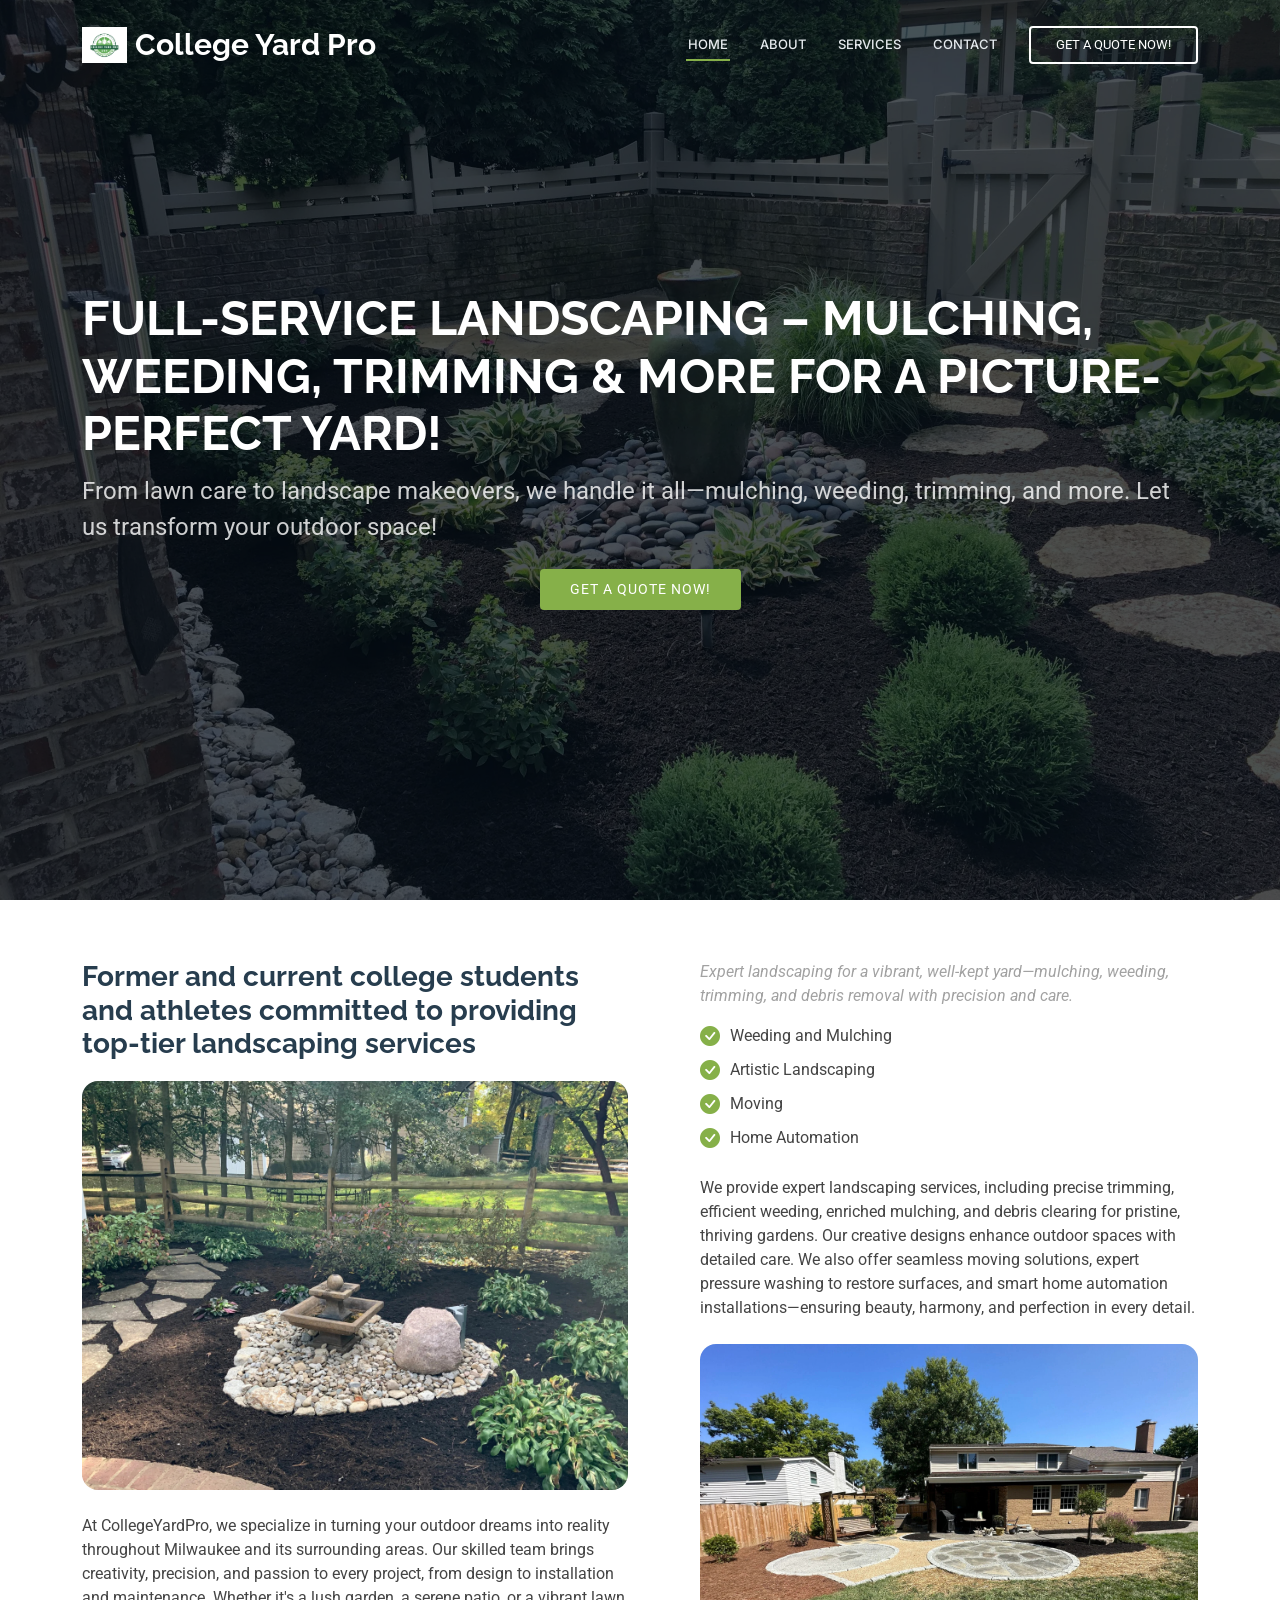
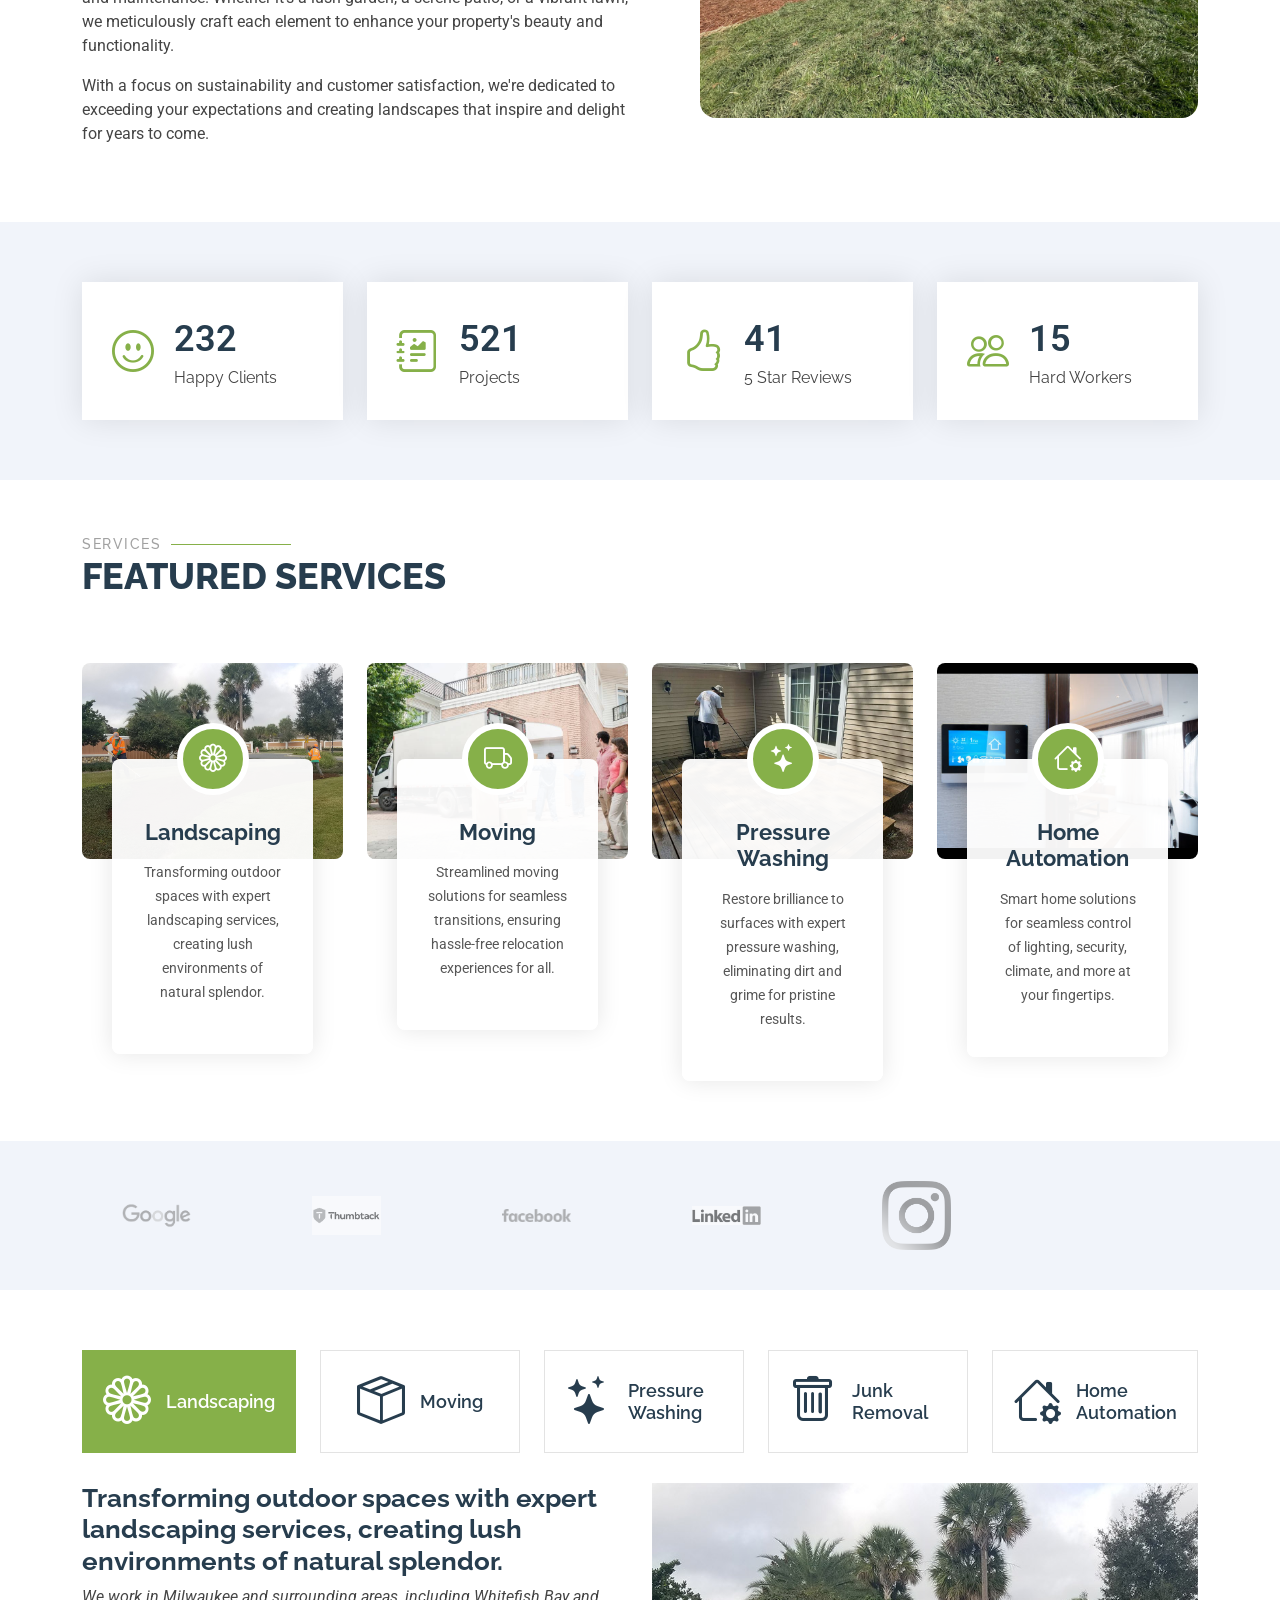
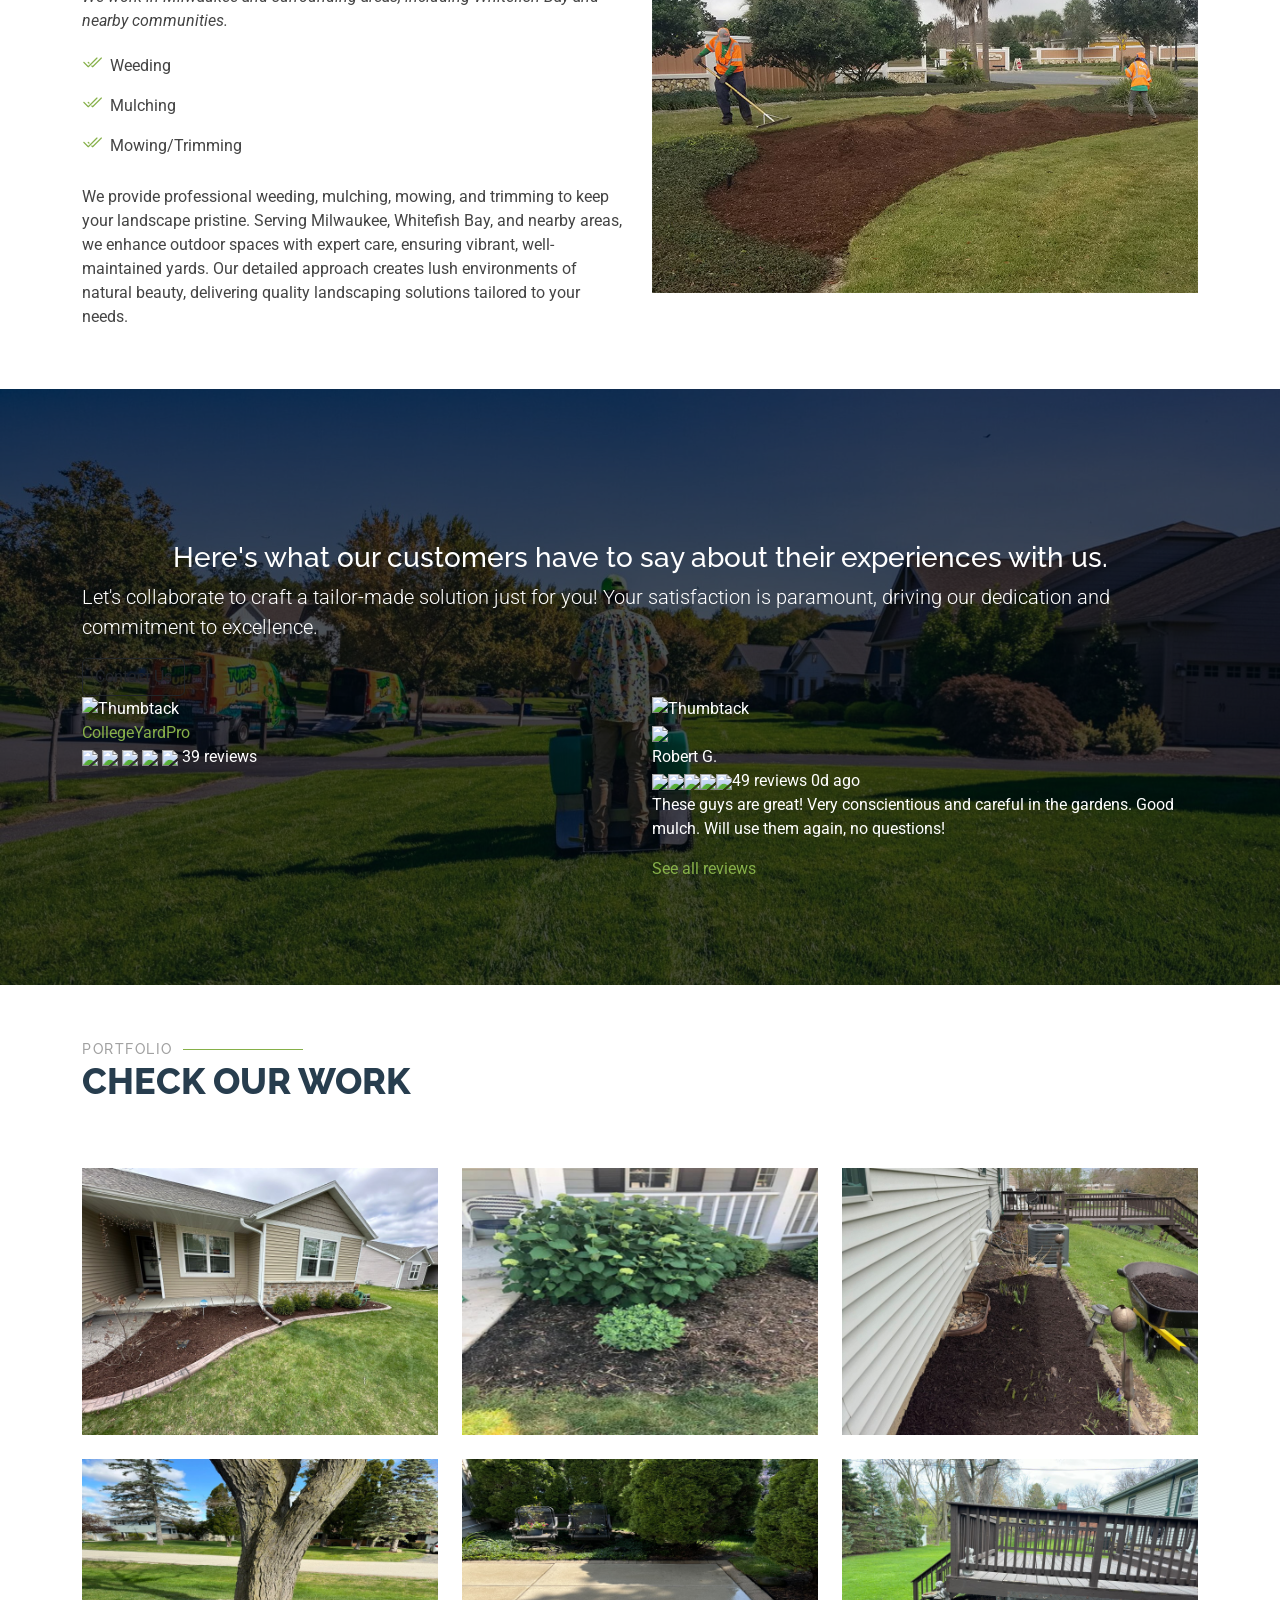
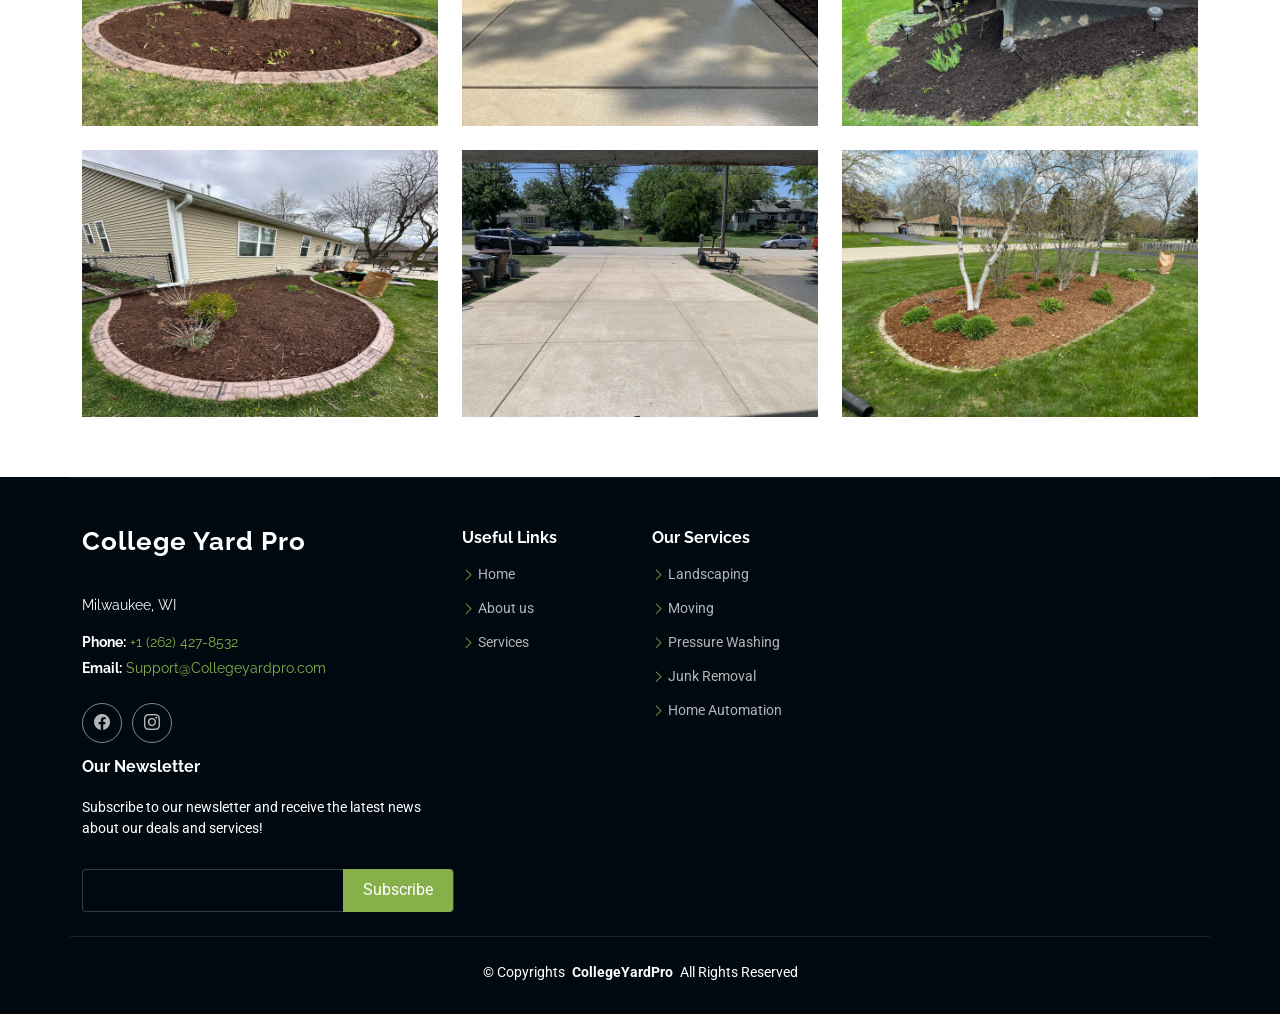
==== commit d62a41ef: "Update index.html" ====
--- a/index.html
+++ b/index.html
@@ -591,29 +591,25 @@
       </div> 
 
       <div class="col-lg-6 col-md-6 col-sm-6 justify-content-center text-left infoS"> 
-        <div class="widget" id="tt-review-widget-one"> 
-          <img src="https://cdn.thumbtackstatic.com/fe-assets-web/media/logos/thumbtack/wordmark.svg" alt="Thumbtack" /> 
-          <div id="tt-dynamic"> 
-            <div class="tt-left"> 
-              <img src="https://cdn.thumbtackstatic.com/fe-assets-web/_assets/images/release/components/avatar/images/legacy-default-avatar-50x50.25cbe35c0002a2eef6cbc5f1c4f271545eafbb59.png" /> 
-            </div> 
-            <div class="tt-right"> 
-              <div class="tt-name">Jamie K.</div> 
-              <div class="tt-stars"> 
-                <img src="https://cdn.thumbtackstatic.com/fe-assets-web/media/pages/profile/standard-widgets/review-widget/orange_star.svg">
-                <img src="https://cdn.thumbtackstatic.com/fe-assets-web/media/pages/profile/standard-widgets/review-widget/orange_star.svg">
-                <img src="https://cdn.thumbtackstatic.com/fe-assets-web/media/pages/profile/standard-widgets/review-widget/orange_star.svg">
-                <img src="https://cdn.thumbtackstatic.com/fe-assets-web/media/pages/profile/standard-widgets/review-widget/orange_star.svg">
-                <img src="https://cdn.thumbtackstatic.com/fe-assets-web/media/pages/profile/standard-widgets/review-widget/orange_star.svg">
-                <span>39 reviews</span> <span>28d ago</span> 
-              </div> 
-              <p>The workers were thorough and professional. They did a great job cleaning our gutters.</p> 
-              <a target="_blank" href="https://www.thumbtack.com/wi/milwaukee/lawn-care/collegeyardpro/service/456622368533708814">See all reviews</a> 
-            </div> 
-            <br/> 
-          </div> 
-          <script src="https://www.thumbtack.com/profile/widgets/scripts/?service_pk=456622368533708814&widget_id=review&type=one"></script> 
-        </div> 
+        <div class="widget" id="tt-review-widget-one">
+ <img src="https://cdn.thumbtackstatic.com/fe-assets-web/media/logos/thumbtack/wordmark.svg" alt="Thumbtack" />
+ <div id="tt-dynamic">
+ <div class="tt-left">
+ <img src="https://cdn.thumbtackstatic.com/fe-assets-web/_assets/images/release/components/avatar/images/legacy-default-avatar-50x50.25cbe35c0002a2eef6cbc5f1c4f271545eafbb59.png" />
+ </div>
+ <div class="tt-right">
+ <div class="tt-name">Robert G.</div>
+ <div class="tt-stars">
+ <img src="https://cdn.thumbtackstatic.com/fe-assets-web/media/pages/profile/standard-widgets/review-widget/orange_star.svg"><img src="https://cdn.thumbtackstatic.com/fe-assets-web/media/pages/profile/standard-widgets/review-widget/orange_star.svg"><img src="https://cdn.thumbtackstatic.com/fe-assets-web/media/pages/profile/standard-widgets/review-widget/orange_star.svg"><img src="https://cdn.thumbtackstatic.com/fe-assets-web/media/pages/profile/standard-widgets/review-widget/orange_star.svg"><img src="https://cdn.thumbtackstatic.com/fe-assets-web/media/pages/profile/standard-widgets/review-widget/orange_star.svg"><span>49 reviews</span>
+ <span>0d ago</span>
+ </div>
+ <p>These guys are great! Very conscientious and careful in the gardens. Good mulch. Will use them again, no questions!</p>
+ <a target="_blank" href="https://www.thumbtack.com/wi/milwaukee/lawn-care/collegeyardpro/service/456622368533708814">See all reviews</a>
+ </div>
+ <br/>
+ </div>
+ <script src="https://www.thumbtack.com/profile/widgets/scripts/?service_pk=456622368533708814&widget_id=review&type=one"></script>
+ </div>
       </div> 
     </div> 
   </div> 
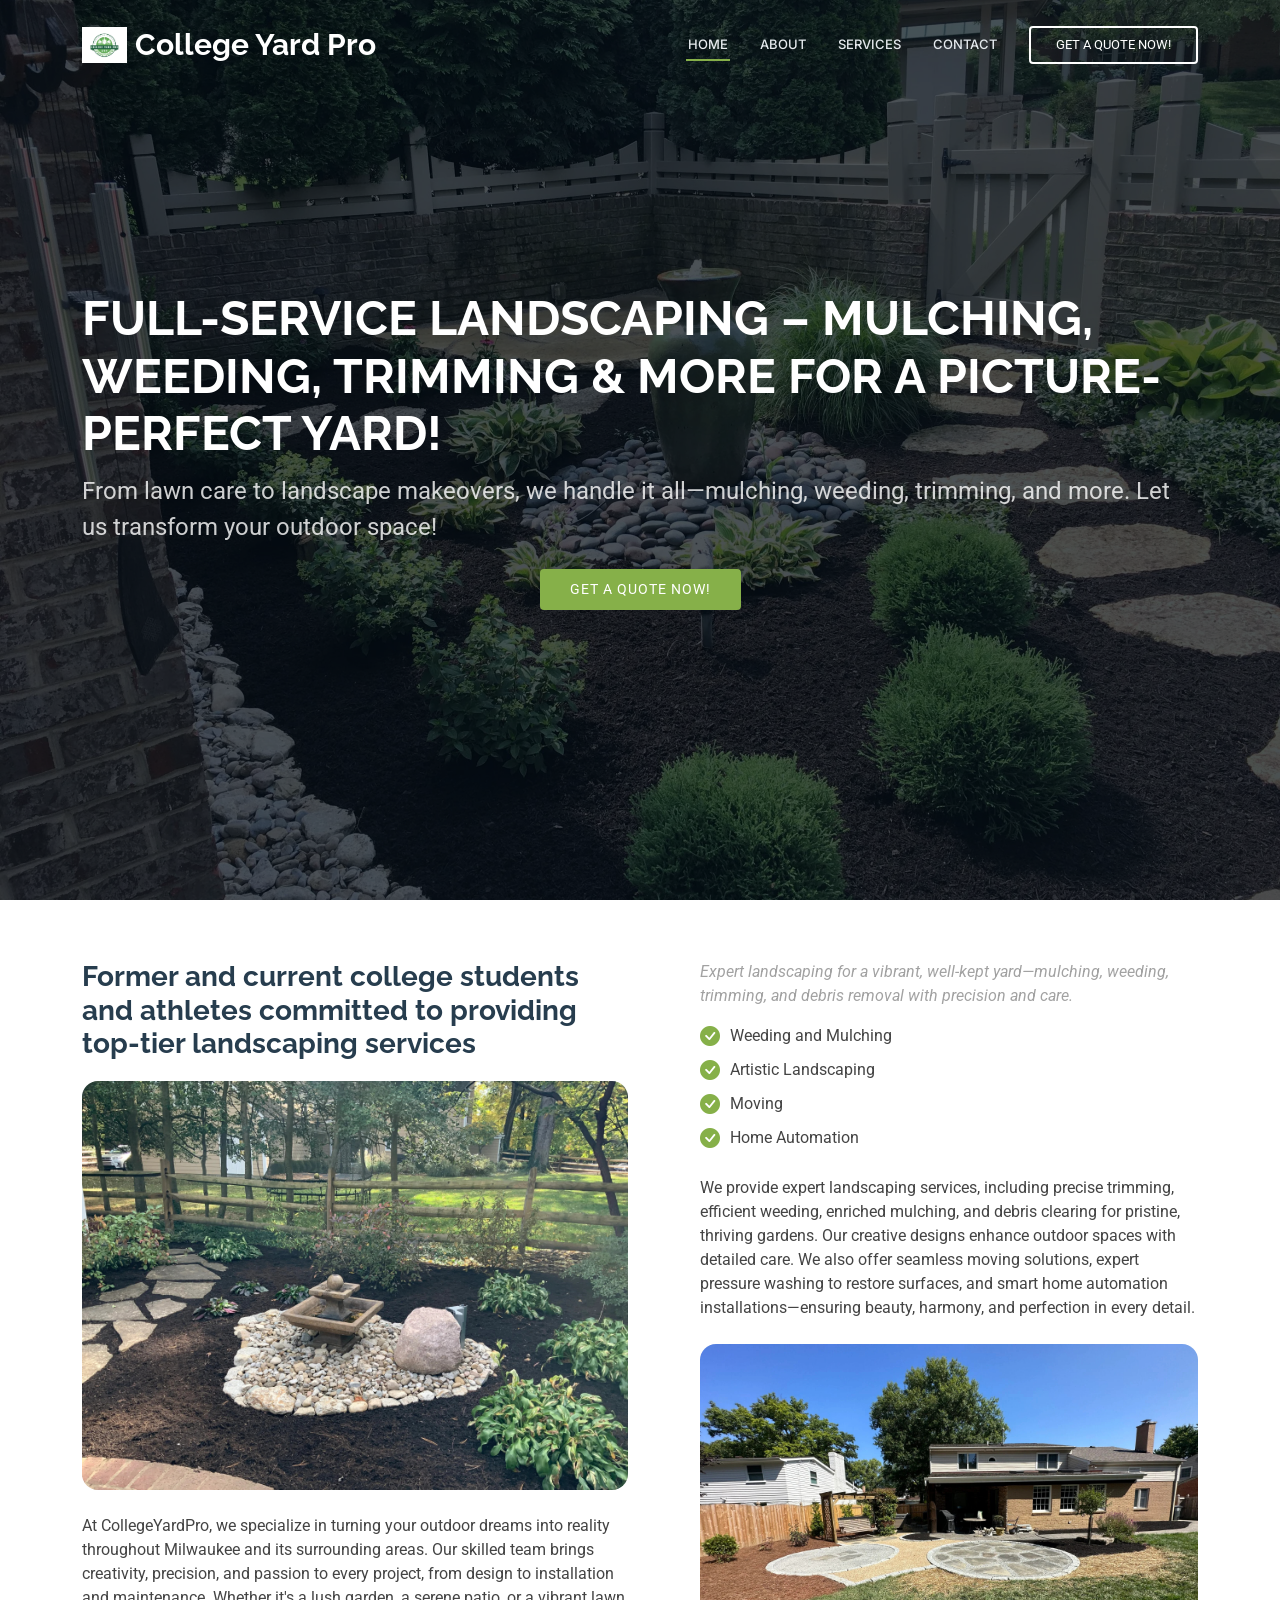
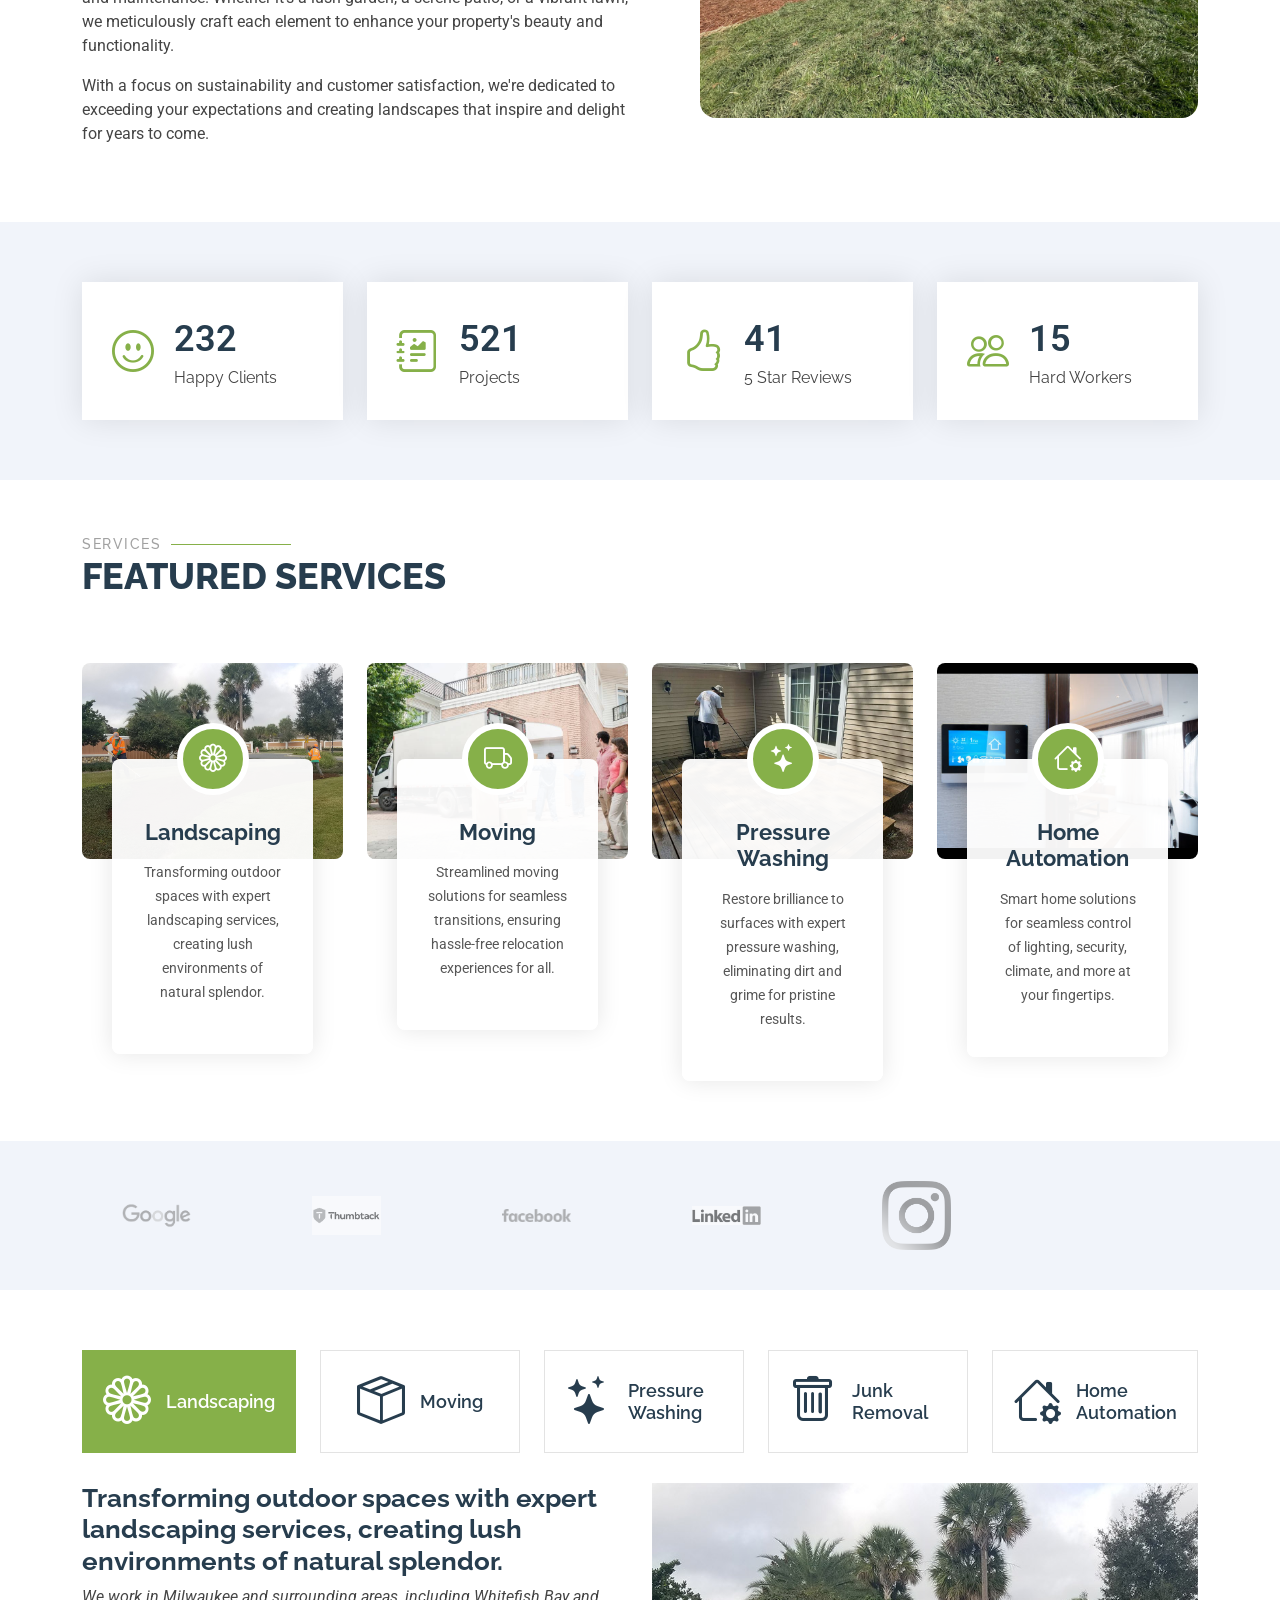
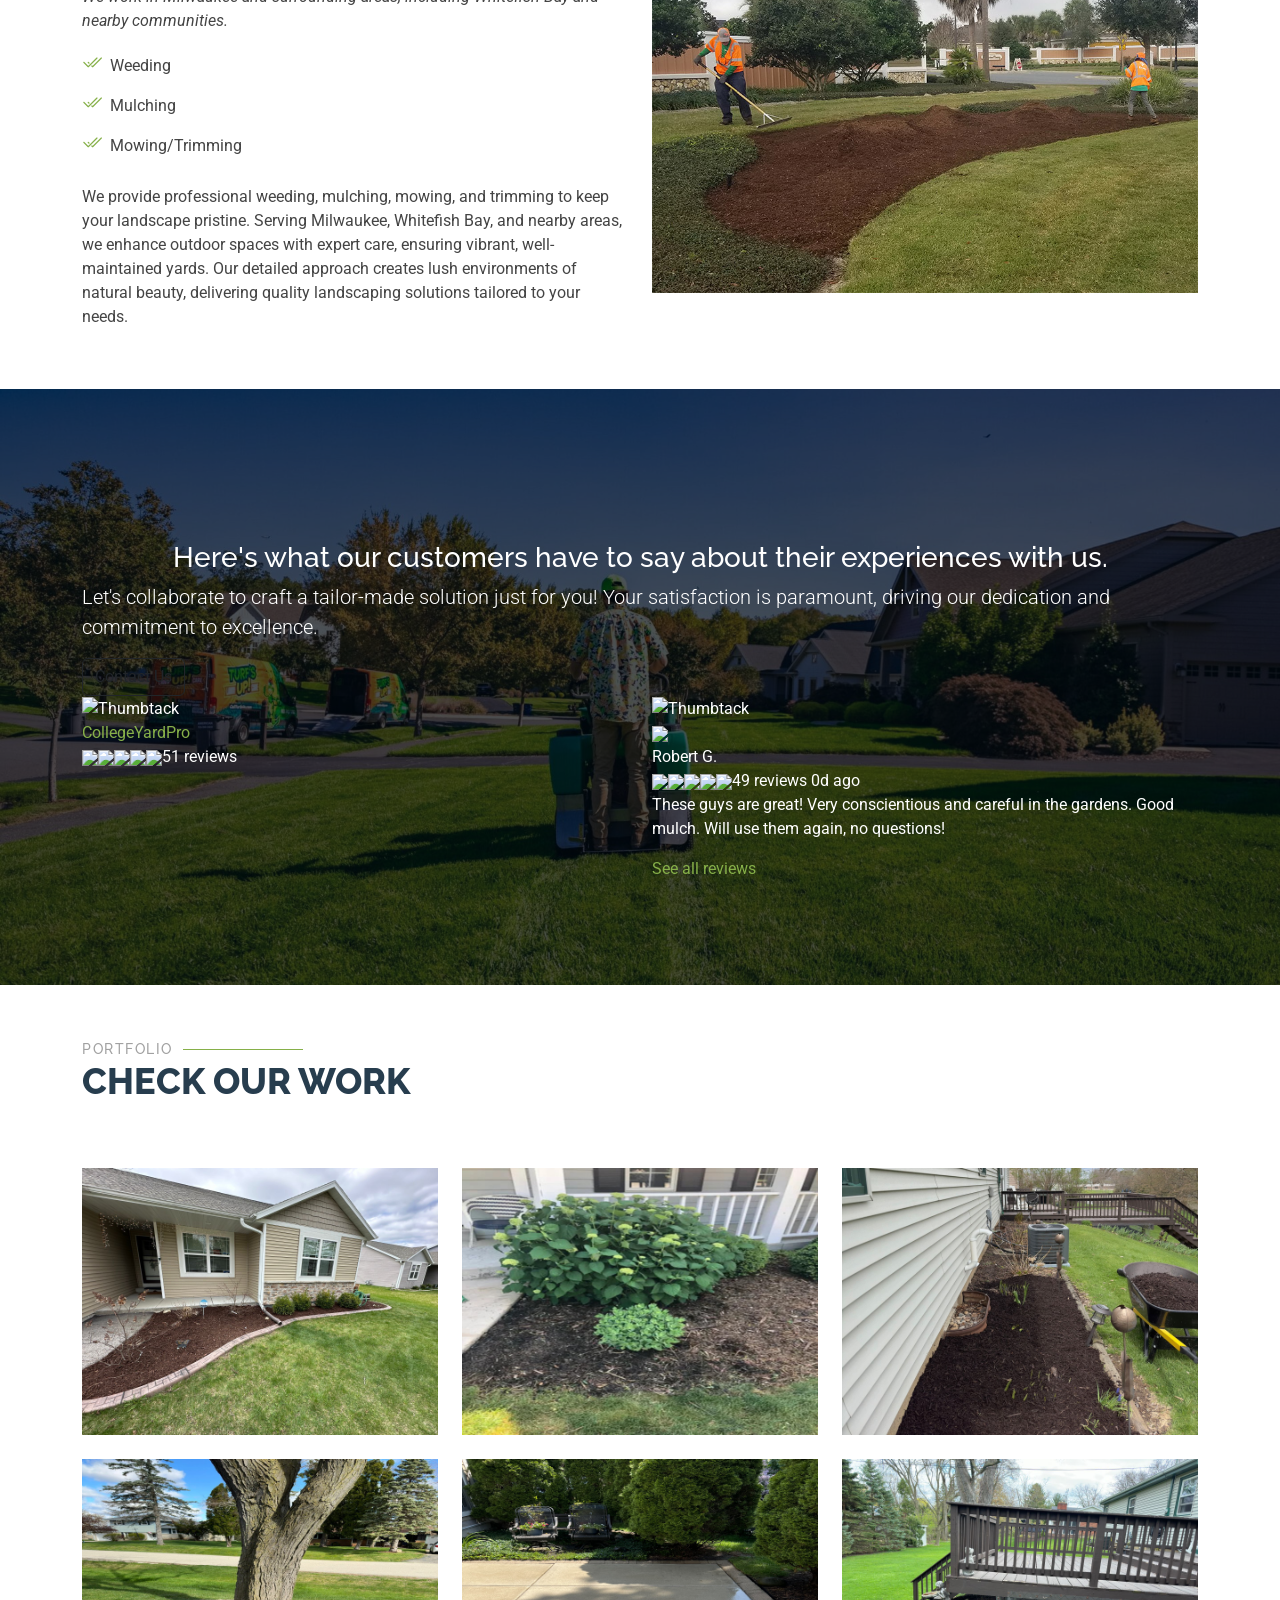
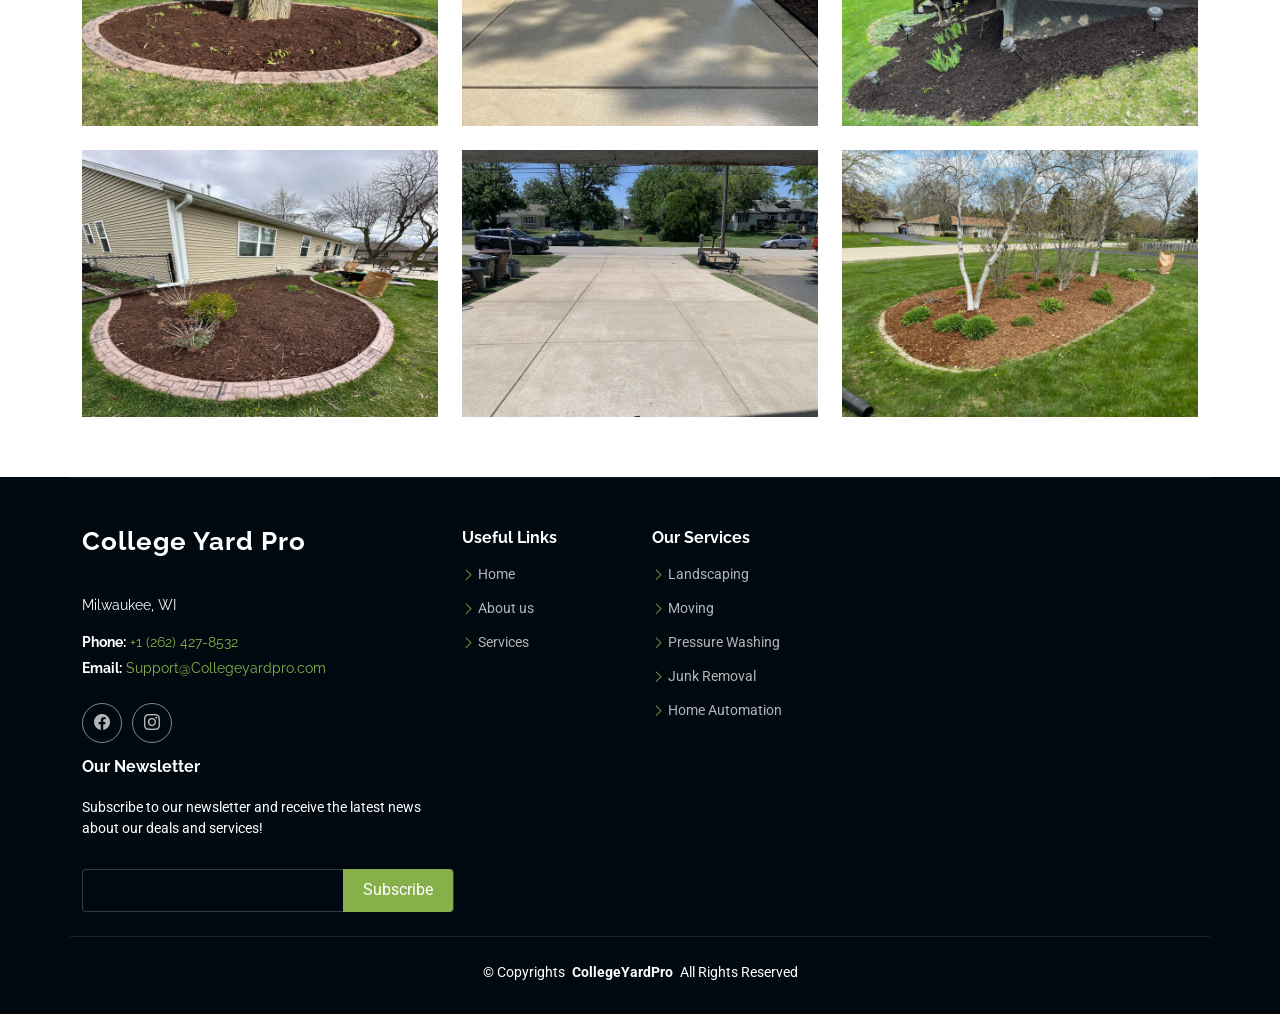
==== commit e726e33e: "Update index.html" ====
--- a/index.html
+++ b/index.html
@@ -573,21 +573,16 @@
 
     <div class="row"> 
       <div class="col-lg-6 col-md-6 col-sm-12 justify-content-center text-left infoS">
-        <div class="widget" id="tt-review-widget-star"> 
-          <img src="https://cdn.thumbtackstatic.com/fe-assets-web/media/logos/thumbtack/wordmark.svg" alt="Thumbtack" class="tt-logo" /> 
-          <a target="_blank" href="https://www.thumbtack.com/wi/milwaukee/lawn-care/collegeyardpro/service/456622368533708814"> 
-            <div>CollegeYardPro</div> 
-          </a> 
-          <div id="tt-dynamic"> 
-            <img src="https://cdn.thumbtackstatic.com/fe-assets-web/media/pages/profile/standard-widgets/review-widget/orange_star.svg">
-            <img src="https://cdn.thumbtackstatic.com/fe-assets-web/media/pages/profile/standard-widgets/review-widget/orange_star.svg">
-            <img src="https://cdn.thumbtackstatic.com/fe-assets-web/media/pages/profile/standard-widgets/review-widget/orange_star.svg">
-            <img src="https://cdn.thumbtackstatic.com/fe-assets-web/media/pages/profile/standard-widgets/review-widget/orange_star.svg">
-            <img src="https://cdn.thumbtackstatic.com/fe-assets-web/media/pages/profile/standard-widgets/review-widget/orange_star.svg">
-            <span>39 reviews</span> 
-          </div> 
-          <script src="https://www.thumbtack.com/profile/widgets/scripts/?service_pk=456622368533708814&widget_id=review&type=star"></script> 
-        </div> 
+        <div class="widget" id="tt-review-widget-star">
+ <img src="https://cdn.thumbtackstatic.com/fe-assets-web/media/logos/thumbtack/wordmark.svg" alt="Thumbtack" class="tt-logo" />
+ <a target="_blank" href="https://www.thumbtack.com/wi/milwaukee/lawn-care/collegeyardpro/service/456622368533708814">
+ <div>CollegeYardPro</div>
+ </a>
+ <div id="tt-dynamic">
+ <img src="https://cdn.thumbtackstatic.com/fe-assets-web/media/pages/profile/standard-widgets/review-widget/orange_star.svg"><img src="https://cdn.thumbtackstatic.com/fe-assets-web/media/pages/profile/standard-widgets/review-widget/orange_star.svg"><img src="https://cdn.thumbtackstatic.com/fe-assets-web/media/pages/profile/standard-widgets/review-widget/orange_star.svg"><img src="https://cdn.thumbtackstatic.com/fe-assets-web/media/pages/profile/standard-widgets/review-widget/orange_star.svg"><img src="https://cdn.thumbtackstatic.com/fe-assets-web/media/pages/profile/standard-widgets/review-widget/orange_star.svg"><span>51 reviews</span>
+ </div>
+ <script src="https://www.thumbtack.com/profile/widgets/scripts/?service_pk=456622368533708814&widget_id=review&type=star"></script>
+ </div>
       </div> 
 
       <div class="col-lg-6 col-md-6 col-sm-6 justify-content-center text-left infoS"> 
